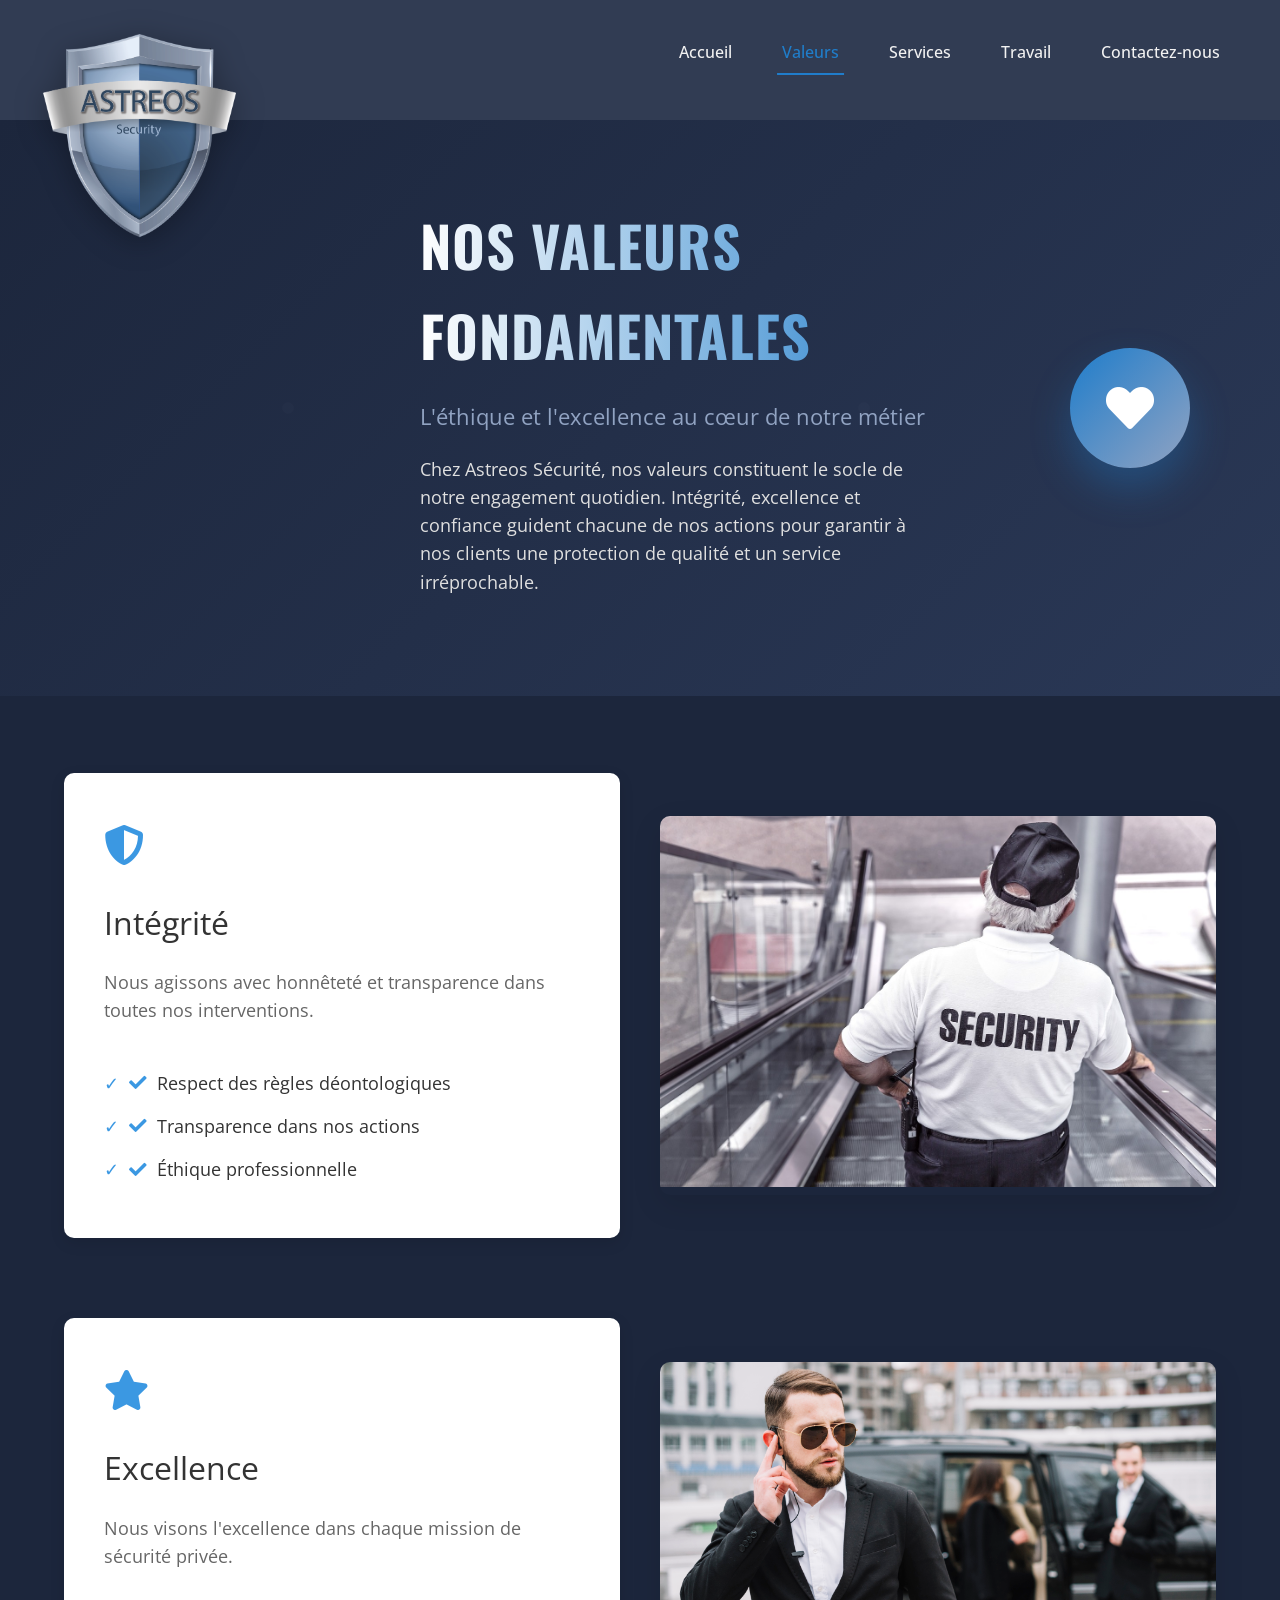
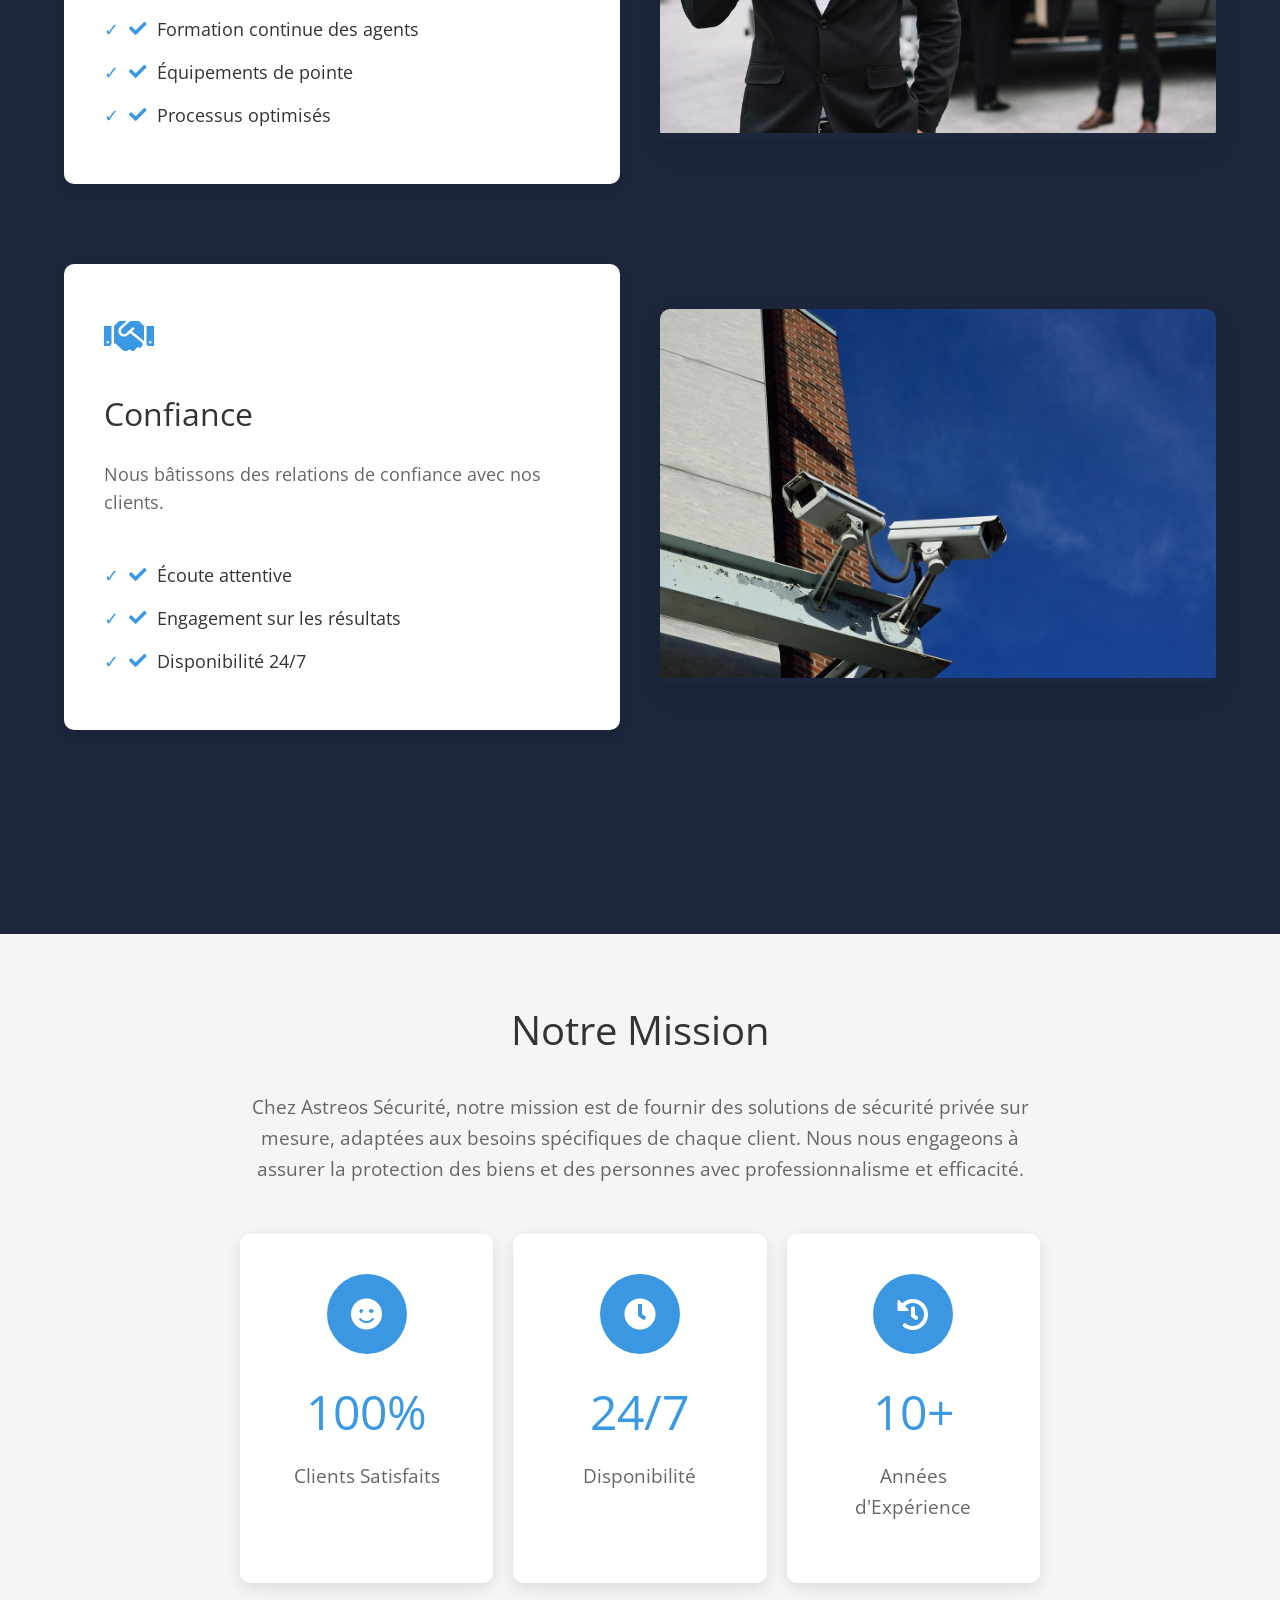
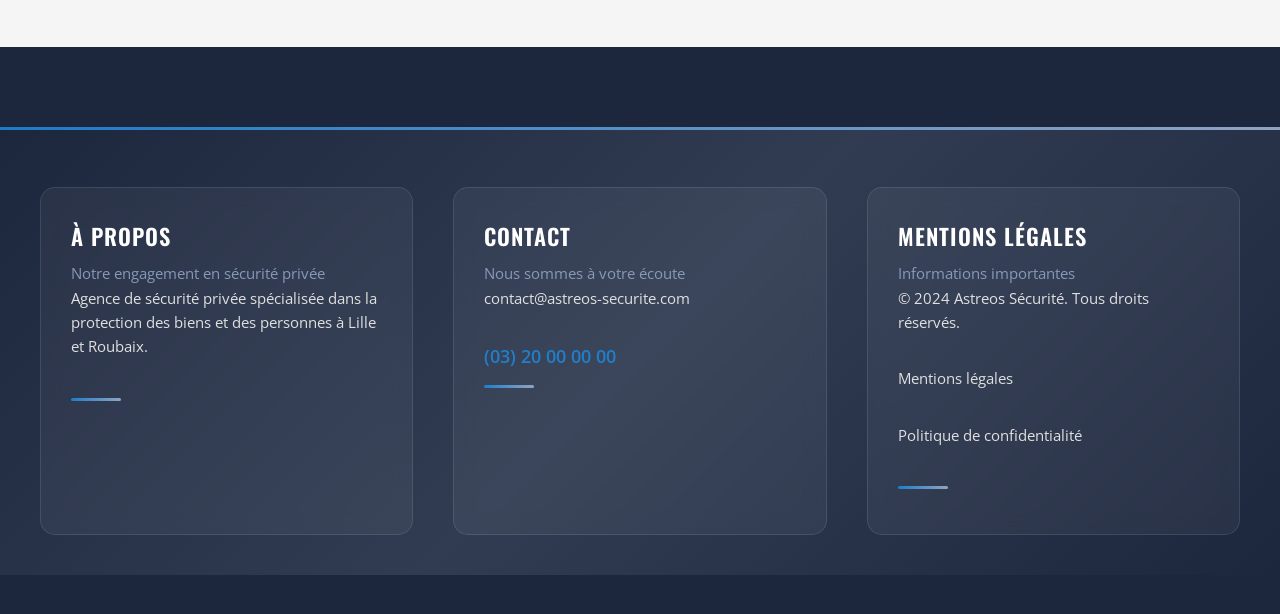
==== about.html @ 9ca4625b "first commit" ====
<!DOCTYPE html>
<html xmlns="http://www.w3.org/1999/xhtml">
<head>
    <meta http-equiv="Content-Type" content="text/html; charset=utf-8"/>
    <meta name="viewport" content="width=device-width, initial-scale=1.0, maximum-scale=1.0, user-scalable=no">
    <title>Nos Valeurs - Astreos Sécurité</title>
    <link href="css/styles.css" rel="stylesheet" type="text/css"/>
    <link href="css/animations.css" rel="stylesheet" type="text/css"/>
    <link href='http://fonts.googleapis.com/css?family=Oswald|Open+Sans' rel='stylesheet' type='text/css'>
    <link rel="stylesheet" href="https://cdnjs.cloudflare.com/ajax/libs/font-awesome/5.15.4/css/all.min.css">
    <script type="text/javascript" src="js/jquery-1.9.1.js"></script>
    <script type="text/javascript" src="js/jquery-ui.js"></script>
    <script type="text/javascript" src="js/animations.js"></script>
</head>
<body>
<div class="header-home">
    <div class="row">
        <div class="logo">
            <a href="index.html"><img src="images/logo.png" alt="" width="60%"/></a>
        </div>
        <div class="menu">
            <ul>
                <li><a href="index.html">Accueil</a></li>
                <li><a href="about.html" class="active">Valeurs</a></li>
                <li><a href="services.html">Services</a></li>
                <li><a href="work.html">Travail</a></li>
                <li><a href="contact.html">Contactez-nous</a></li>
            </ul>
        </div>
    </div>
    <div class="clear"></div>
</div>

<!-- Section Hero Values -->
<div class="values-hero-section">
    <div class="values-hero-content">
        <div class="values-hero-text">
            <h1 class="values-hero-title">Nos Valeurs Fondamentales</h1>
            <h2 class="values-hero-subtitle">L'éthique et l'excellence au cœur de notre métier</h2>
            <p class="values-hero-description">Chez Astreos Sécurité, nos valeurs constituent le socle de notre engagement quotidien. Intégrité, excellence et confiance guident chacune de nos actions pour garantir à nos clients une protection de qualité et un service irréprochable.</p>
        </div>
        <div class="values-hero-visual">
            <div class="values-hero-icon">
                <i class="fas fa-heart"></i>
            </div>
        </div>
        </div>
    </div>

<div class="page">
    <div class="values-showcase">
        <div class="value-feature">
            <div class="value-content">
                <div class="value-icon">
                    <i class="fas fa-shield-alt"></i>
                </div>
                <h3>Intégrité</h3>
                <p>Nous agissons avec honnêteté et transparence dans toutes nos interventions.</p>
                <ul class="value-features">
                    <li><i class="fas fa-check"></i> Respect des règles déontologiques</li>
                    <li><i class="fas fa-check"></i> Transparence dans nos actions</li>
                    <li><i class="fas fa-check"></i> Éthique professionnelle</li>
                </ul>
            </div>
            <div class="value-image">
                <img src="images/security-869216_1280.jpg" alt="Intégrité en action">
            </div>
        </div>

        <div class="value-feature reverse">
            <div class="value-image">
                <img src="images/front-view-guard-men-team-work.jpg" alt="Excellence professionnelle">
            </div>
            <div class="value-content">
                <div class="value-icon">
                    <i class="fas fa-star"></i>
                </div>
                <h3>Excellence</h3>
                <p>Nous visons l'excellence dans chaque mission de sécurité privée.</p>
                <ul class="value-features">
                    <li><i class="fas fa-check"></i> Formation continue des agents</li>
                    <li><i class="fas fa-check"></i> Équipements de pointe</li>
                    <li><i class="fas fa-check"></i> Processus optimisés</li>
                </ul>
            </div>
        </div>

        <div class="value-feature">
            <div class="value-content">
                <div class="value-icon">
                    <i class="fas fa-handshake"></i>
                </div>
                <h3>Confiance</h3>
                <p>Nous bâtissons des relations de confiance avec nos clients.</p>
                <ul class="value-features">
                    <li><i class="fas fa-check"></i> Écoute attentive</li>
                    <li><i class="fas fa-check"></i> Engagement sur les résultats</li>
                    <li><i class="fas fa-check"></i> Disponibilité 24/7</li>
                </ul>
            </div>
            <div class="value-image">
                <img src="images/cctv-1144371_1280.jpg" alt="Relation de confiance">
            </div>
        </div>
    </div>

    <div class="mission-section">
        <div class="row">
            <div class="mission-content">
                <h2>Notre Mission</h2>
                <p>Chez Astreos Sécurité, notre mission est de fournir des solutions de sécurité privée sur mesure, adaptées aux besoins spécifiques de chaque client. Nous nous engageons à assurer la protection des biens et des personnes avec professionnalisme et efficacité.</p>
                <div class="mission-stats">
                    <div class="stat-item">
                        <div class="stat-icon">
                            <i class="fas fa-smile"></i>
                        </div>
                        <h3>100%</h3>
                        <p>Clients Satisfaits</p>
                    </div>
                    <div class="stat-item">
                        <div class="stat-icon">
                            <i class="fas fa-clock"></i>
                        </div>
                        <h3>24/7</h3>
                        <p>Disponibilité</p>
                    </div>
                    <div class="stat-item">
                        <div class="stat-icon">
                            <i class="fas fa-history"></i>
                        </div>
                        <h3>10+</h3>
                        <p>Années d'Expérience</p>
                    </div>
                </div>
            </div>
        </div>
    </div>
</div>

<div class="footer-wrapper">
    <div class="footer">
        <div class="panel footer-panel">
            <div class="title footer-title">
                <h1 class="footer-heading">À PROPOS</h1>
                <h2 class="footer-subheading">Notre engagement en sécurité privée</h2>
                <div class="content footer-content">
                    <P class="footer-text">Agence de sécurité privée spécialisée dans la protection des biens et des personnes à Lille et Roubaix.</P>
                </div>
            </div>
        </div>
        <div class="panel footer-panel">
            <div class="title footer-title">
                <h1 class="footer-heading">CONTACT</h1>
                <h2 class="footer-subheading">Nous sommes à votre écoute</h2>
                <div class="content footer-content">
                    <P class="footer-text"><a href="mailto:contact@astreos-securite.com" class="footer-link">contact@astreos-securite.com</a></P>
                    <h3 class="footer-phone">(03) 20 00 00 00</h3>
                </div>
            </div>
        </div>
        <div class="panel footer-panel border-right">
            <div class="title footer-title">
                <h1 class="footer-heading">MENTIONS LÉGALES</h1>
                <h2 class="footer-subheading">Informations importantes</h2>
                <div class="content footer-content">
                    <p class="footer-text">© 2024 Astreos Sécurité. Tous droits réservés.</p>
                    <p class="footer-text"><a href="mentions-legales.html" class="footer-link">Mentions légales</a></p>
                    <P class="footer-text"><a href="politique-confidentialite.html" class="footer-link">Politique de confidentialité</a></P>
                </div>
            </div>
        </div>
    </div>
    <div class="clear"></div>
</div>

<!-- Bouton Back to Top -->
<button class="back-to-top" id="backToTop" aria-label="Retour en haut"><i class="fas fa-chevron-up"></i></button>

<script>
// Burger menu : visible uniquement en mobile
const burgerMenu = document.querySelector('.burger-menu');
const menu = document.querySelector('.menu');
const body = document.body;

function handleResize() {
    if (window.innerWidth > 768) {
        burgerMenu.style.display = 'none';
        menu.classList.remove('active');
        body.style.overflow = '';
    } else {
        burgerMenu.style.display = 'block';
    }
}
window.addEventListener('resize', handleResize);
document.addEventListener('DOMContentLoaded', handleResize);

burgerMenu.addEventListener('click', function() {
    burgerMenu.classList.toggle('active');
    menu.classList.toggle('active');
    body.style.overflow = menu.classList.contains('active') ? 'hidden' : '';
});

// Fermer le menu lors du clic sur un lien (mobile)
document.querySelectorAll('.menu a').forEach(link => {
    link.addEventListener('click', () => {
        burgerMenu.classList.remove('active');
        menu.classList.remove('active');
        body.style.overflow = '';
    });
});

// Fermer le menu lors du clic en dehors (mobile)
document.addEventListener('click', (e) => {
    if (!e.target.closest('.menu') && !e.target.closest('.burger-menu') && menu.classList.contains('active')) {
        burgerMenu.classList.remove('active');
        menu.classList.remove('active');
        body.style.overflow = '';
    }
});

// Animation d'apparition du menu desktop
if(window.innerWidth > 768) {
    document.querySelectorAll('.menu ul li').forEach((li, i) => {
        li.style.opacity = '0';
        setTimeout(() => {
            li.style.opacity = '1';
        }, 200 + i * 100);
    });
}

// Back to top
const backToTop = document.getElementById('backToTop');
window.addEventListener('scroll', () => {
    if(window.scrollY > 300) {
        backToTop.classList.add('visible');
    } else {
        backToTop.classList.remove('visible');
    }
});
backToTop.addEventListener('click', () => {
    window.scrollTo({ top: 0, behavior: 'smooth' });
});
</script>

<!-- Overlay minimaliste pour le menu mobile -->
<div class="mobile-menu-overlay"></div>

<!-- Nouveau menu mobile inspiré d'astreos.net -->
<button class="mobile-burger" aria-label="Ouvrir le menu">
  <svg width="32" height="32" viewBox="0 0 32 32" fill="none" xmlns="http://www.w3.org/2000/svg">
    <rect y="7" width="32" height="4" rx="2" fill="#1D88DE"/>
    <rect y="14" width="32" height="4" rx="2" fill="#1D88DE"/>
    <rect y="21" width="32" height="4" rx="2" fill="#1D88DE"/>
  </svg>
</button>
<nav class="mobile-slide-menu">
  <button class="mobile-close" aria-label="Fermer le menu">&times;</button>
  <ul>
    <li><a href="index.html">Accueil</a></li>
    <li><a href="about.html">Valeurs</a></li>
    <li><a href="services.html">Services</a></li>
    <li><a href="work.html">Travail</a></li>
    <li><a href="contact.html">Contact</a></li>
  </ul>
</nav>
<script>
document.addEventListener('DOMContentLoaded', function() {
  const burger = document.querySelector('.mobile-burger');
  const menu = document.querySelector('.mobile-slide-menu');
  const close = document.querySelector('.mobile-close');
  const overlay = document.querySelector('.mobile-menu-overlay');

  // Ouvre le menu
  burger.onclick = function() {
    menu.classList.remove('closing');
    menu.style.display = 'flex'; // Correction ici
    menu.classList.add('open');
    burger.style.display = 'none';
    close.style.display = 'block';
    overlay.classList.add('active');
  };
  // Ferme le menu avec animation
  function closeMenuWithAnimation() {
    menu.classList.remove('open');
    menu.classList.add('closing');
    overlay.classList.remove('active');
    // Après l'animation, cacher le menu
    setTimeout(function() {
      menu.classList.remove('closing');
      menu.style.display = 'none';
      burger.style.display = 'block';
      close.style.display = 'none';
    }, 300);
  }
  close.onclick = closeMenuWithAnimation;
  // Ferme le menu si on clique sur un lien
  menu.querySelectorAll('a').forEach(link => {
    link.onclick = closeMenuWithAnimation;
  });
  // Ferme le menu si on clique sur l'overlay
  overlay.onclick = closeMenuWithAnimation;
  // Initial state : burger visible, close caché, overlay caché
  burger.style.display = 'block';
  close.style.display = 'none';
  overlay.classList.remove('active');
});
</script>
</body>
</html>
---- css/styles.css ----
/*-------------------------------------------------
GLOBALS CLASSES
-------------------------------------------------*/
:root {
    --primary: #1c263c;
    --secondary: #F2F2F2;
    --text: #F2F2F2;
    --hover: #91a3c2;
    --custom: #1D88DEDD;
    --custom2: #00a3e6;
}

* {
    margin: 0;
    padding: 0;
}

body {
    font-family: 'Open Sans', sans-serif;
    background: #1c263c;
    margin: 0;
    padding: 0;
    line-height: 1.6;
}

img {
    border: 0;
}

h1 {
    font-family: 'Oswald', sans-serif;
    font-weight: normal;
    color: #1D88DEDD; /* Change color to blue */
}

h2 {
    font-family: 'Open Sans', sans-serif;
    font-weight: normal;
    font-size: 16px;
    color: #1D88DEDD; /* Change color to blue */
}

h3 {
    font-family: 'Open Sans', sans-serif;
    font-weight: normal;
    font-size: 14px;
    color: #1D88DEDD; /* Change color to blue */
}

/*h2{font-family: 'Oswald', sans-serif; font-weight:normal; font-size:16px;}
*/
p {
    font-family: 'Open Sans', sans-serif;
    font-size: 13px;
    padding-bottom: 20px;
    color: #808080; /* Change color to gray */
}

a {
    color: #1D88DEDD;
    text-decoration: none;
}

a:hover {
    color: #91a3c2;
}

/*h2{font-family: 'Open Sans', sans-serif;}
*//*--------------------------------------- 
GENERAL CLASS
----------------------------------------*/
.marRight30 {
    margin-right: 30px;
}

.martop {
    margin-top: 30px;
}

.marbottom30 {
    margin-bottom: 30px;
}

.padding-bottom {
    padding-bottom: 10px;
}

.floatRight {
    float: right;
}

.floatLeft {
    float: left;
}

.clear {
    clear: both;
}

.row {
    max-width: 1200px;
    margin: 0 auto;
    padding: 0 20px;
}

.page {
    width: 100%;
    background: #1c263c;
    margin: 1% 0;
    box-sizing: border-box;
}

@media (max-width: 768px) {
    .page {
        margin: 10% 0;
    }
}

.wrapper {
    background: #1c263c;
    margin: 0 auto;
    max-width: 970px;
    width: 100%;
}

.panel {
    overflow: hidden;
    display: flex;
    flex-direction: column;
}

.controller {
    display: flex;
    justify-content: center;
}

.title {
    text-align: center;
    margin-bottom: 40px;
}

.title h1 {
    font-family: 'Oswald', sans-serif;
    font-size: 2.5em;
    color: #333;
    margin-bottom: 10px;
}

.title h2 {
    font-size: 1.2em;
    color: #666;
}

.content {
}

.buttons {
    width: 80px;
    height: 30px;
}

.form {
}

.text-field {
    background: #91a3c2;
    width: 200px;
    height: 16px;
    padding: 10px;
    border: none;
    font-family: 'Open Sans', sans-serif;
    font-size: 13px;
    color: #fff;
}

.textarea {
    background: #91a3c2;
    width: 200px;
    height: 106px;
    padding: 10px;
    border: none;
    font-family: 'Open Sans', sans-serif !important;
    font-size: 13px;
    color: #fff;
    overflow: auto;
}

/*-------------------------------------------------
SOCIAL NETWORKING CLASSES
-------------------------------------------------*/
.social-wrapper {
    background: #1c263c;
    height: 55px;
    padding-top: 25px;
}

.social-wrapper .row {
}

.social-wrapper .row ul {
    width: 175px;
    float: right;
    list-style: none;
}

.social-wrapper .row ul li {
    float: left;
    padding-right: 15px;
}

.social-wrapper .row ul li.no-padding {
    float: left;
    padding-right: 0px;
}

/*-------------------------------------------------
MENU  CLASSES
-------------------------------------------------*/
.header {
    background: #313c53;
    height: 60px;
    padding-top: 30px;
    padding-bottom: 30px;
    margin-bottom: 5%;
    /*overflow: hidden;*/
}

.header-home {
    background: #313c53;
    height: 60px;
    padding-top: 30px;
    padding-bottom: 30px;
    position: relative;
    z-index: 1;
}

.logo {
    float: left;
    width: 30%;
    position: relative;
    z-index: 1000;
}

.logo img {
    max-width: 200px;
    filter: drop-shadow(0 5px 15px rgba(0,0,0,0.3));
    transition: transform 0.3s ease, filter 0.3s ease;
}

.logo img:hover {
    transform: translateY(-5px);
    filter: drop-shadow(0 8px 20px rgba(0,0,0,0.4));
}

.logo h1 {
    font-size: 45px;
    color: #ffffff;
}

.menu {
    float: right;
    width: auto;
    margin-top: 10px;
}

.menu ul {
    list-style: none;
    padding: 0;
    margin: 0;
    display: flex;
    justify-content: flex-end;
    gap: 10px;
}

.menu ul li {
    width: auto;
    float: left;
    list-style: none;
    position: relative;
}

.menu ul li a {
    color: #F2F2F2;
    text-decoration: none;
    padding: 12px 20px;
    font-weight: 500;
    transition: all 0.3s ease;
    border-radius: 4px;
    position: relative;
}

.menu ul li a::after {
    content: '';
    position: absolute;
    bottom: 0;
    left: 50%;
    width: 0;
    height: 2px;
    background: #1D88DEDD;
    transition: all 0.3s ease;
    transform: translateX(-50%);
}

.menu ul li a:hover {
    color: #1D88DEDD;
    background: rgba(255, 255, 255, 0.1);
}

.menu ul li a:hover::after {
    width: 70%;
}

.menu ul li a.active {
    color: #1D88DEDD;
}

.menu ul li a.active::after {
    width: 70%;
}

/*-------------------------------------------------
BANNER MODERNE ET PROFESSIONNEL
-------------------------------------------------*/
.banner-wrapper {
    width: 100%;
    background: url(../images/banner-bg.jpg) no-repeat center;
    background-size: cover;
    margin: 0 auto;
    position: relative;
}

.banner-wrapper .row {
    background: #1c263c;
}

.banner-wrapper .controller {
    padding-top: 30px;
    padding-bottom: 30px;
    float: right;
}

.banner-wrapper .controller ul li {
    padding-right: 10px;
    float: left;
    list-style: none;
}

.banner {
    width: 100%;
    max-width: 1400px;
    margin: 0 auto;
    position: relative;
    z-index: 2;
}

.banner .banner-bg {
    width: 100%;
    min-height: 500px;
    padding: 60px 0px;
    display: flex;
    align-items: center;
    justify-content: center;
}

.banner-content {
    background: rgba(28, 38, 60, 0.75);
    backdrop-filter: blur(15px);
    border-radius: 16px;
    padding: 50px;
    border: 1px solid rgba(29, 136, 222, 0.15);
    box-shadow: 0 20px 40px rgba(0, 0, 0, 0.15);
    text-align: center;
    max-width: 900px;
    width: 100%;
    position: relative;
    animation: fadeInUp 0.8s ease-out;
}

@keyframes fadeInUp {
    from {
        opacity: 0;
        transform: translateY(20px);
    }
    to {
        opacity: 1;
        transform: translateY(0);
    }
}

.banner-content .title h1 {
    color: #1D88DEDD;
    font-size: 2.8em;
    font-weight: 700;
    margin-bottom: 15px;
    text-transform: uppercase;
    letter-spacing: 1px;
    line-height: 1.2;
    position: relative;
}

.banner-content .title h1::after {
    content: '';
    position: absolute;
    bottom: -8px;
    left: 50%;
    transform: translateX(-50%);
    width: 60px;
    height: 3px;
    background: linear-gradient(90deg, #1D88DEDD, #91a3c2);
    border-radius: 2px;
}

.banner-content .title h2 {
    color: #91a3c2;
    font-size: 1.2em;
    font-weight: 400;
    margin-bottom: 25px;
    line-height: 1.4;
}

.banner-content .content p {
    font-size: 1.1em;
    color: #e0e0e0;
    line-height: 1.6;
    margin-bottom: 35px;
}

.banner-button {
    display: inline-block;
    background: linear-gradient(135deg, #1D88DEDD 0%, #91a3c2 100%);
    border: none;
    border-radius: 8px;
    padding: 16px 32px;
    text-align: center;
    text-decoration: none;
    font-family: 'Oswald', sans-serif;
    font-size: 1em;
    font-weight: 600;
    color: #fff;
    text-transform: uppercase;
    letter-spacing: 0.5px;
    transition: all 0.3s ease;
    box-shadow: 0 8px 20px rgba(29, 136, 222, 0.25);
    position: relative;
    overflow: hidden;
}

.banner-button::before {
    content: '';
    position: absolute;
    top: 0;
    left: -100%;
    width: 100%;
    height: 100%;
    background: linear-gradient(90deg, transparent, rgba(255, 255, 255, 0.2), transparent);
    transition: left 0.5s ease;
}

.banner-button:hover::before {
    left: 100%;
}

.banner-button:hover {
    transform: translateY(-2px);
    box-shadow: 0 12px 25px rgba(29, 136, 222, 0.35);
    background: linear-gradient(135deg, #91a3c2 0%, #1D88DEDD 100%);
}

.banner-button-link {
    color: #fff;
    text-decoration: none;
    position: relative;
    z-index: 1;
}

/* Responsive Design pour le banner */
@media (max-width: 1200px) {
    .banner .banner-bg {
        padding: 50px 0px;
    }
    
    .banner-content {
        max-width: 850px;
    }
    
    .banner-content .title h1 {
        font-size: 2.5em;
    }
}

@media (max-width: 992px) {
    .banner .banner-bg {
        padding: 45px 0px;
    }
    
    .banner-content {
        max-width: 800px;
        padding: 40px;
    }
    
    .banner-content .title h1 {
        font-size: 2.2em;
    }
    
    .banner-content .title h2 {
        font-size: 1.1em;
    }
    
    .banner-content .content p {
        font-size: 1em;
    }
}

@media (max-width: 768px) {
    .banner .banner-bg {
        padding: 40px 0px;
        min-height: 450px;
    }
    
    .banner-content {
        padding: 35px;
        border-radius: 12px;
        max-width: 100%;
    }
    
    .banner-content .title h1 {
        font-size: 1.8em;
        letter-spacing: 0.5px;
    }
    
    .banner-content .title h1::after {
        width: 50px;
        height: 2px;
    }
    
    .banner-content .title h2 {
        font-size: 1em;
    }
    
    .banner-content .content p {
        font-size: 0.95em;
    }
    
    .banner-button {
        padding: 14px 28px;
        font-size: 0.9em;
    }
}

@media (max-width: 576px) {
    .banner .banner-bg {
        padding: 30px 0;
    }
    
    .banner-content {
        padding: 25px;
    }
    
    .banner-content .title h1 {
        font-size: 1.6em;
    }
    
    .banner-content .title h2 {
        font-size: 0.95em;
    }
    
    .banner-content .content p {
        font-size: 0.9em;
    }
    
    .banner-button {
        padding: 12px 24px;
        font-size: 0.85em;
    }
}

/*-------------------------------------------------
BOX CLASSES
-------------------------------------------------*/
.boxs1, .boxs2, .boxs3 {
    text-align: center;
    float: left;
    width: calc(33.333% - 60px);
    padding: 50px 30px;
    opacity: 0;
    transform: translateX(-50px);
}

.boxs1 {
    background: #202b43;
    animation: slideRight 0.6s ease-out 0.2s forwards;
}

.boxs2 {
    background: #25314d;
    animation: slideRight 0.6s ease-out 0.4s forwards;
}

.boxs3 {
    background: #2a3856;
    animation: slideRight 0.6s ease-out 0.6s forwards;
}

@keyframes slideRight {
    from {
        opacity: 0;
        transform: translateX(-50px);
    }
    to {
        opacity: 1;
        transform: translateX(0);
    }
}

/* Ajout d'un effet de hover sur les boxes */
.boxs1:hover, .boxs2:hover, .boxs3:hover {
    transform: translateY(-5px);
    transition: transform 0.3s ease;
}

.title h1 {
    text-transform: uppercase;
    font-size: 22px;
    color: #1D88DEDD;
    font-weight: normal;
    margin-bottom: 3%;
}

.title h2 {
    font-size: 16px;
    color: rgba(74, 145, 183, 0.87);
}

.panel-img {
    margin: 0 auto;
    padding: 20px 0px 40px 0px;
    width: 260px;
}

.content p {
    font-size: 14px;
    color: #91a3c2;
}

.controller .buttons {
    background: #1D88DEDD;
    line-height: 30px;
    text-align: center;
    width: 40%;
    float: left;
}

.controller .buttons:hover {
    background: #91a3c2;
    line-height: 30px;
}

.controller .buttons a {
    text-decoration: none;
    color: #1c263c;
}

.controller .buttons a:hover {
    color: #1D88DEDD;
}

/*-------------------------------------------------
CONTENT CLASSES
-------------------------------------------------*/
.content_wrap {
    margin: 0 auto;
    padding: 30px 30px 0px 30px;
}


/*-------------------------------------------------
WHY CHOSE US CLASSES
-------------------------------------------------*/
.why-choose-us {
    background: #202b43;
    padding: 80px 0;
    text-align: center;
}

.why-choose-us .title h1 {
    font-size: 2.8em;
    color: #1D88DEDD;
    margin-bottom: 15px;
    text-transform: uppercase;
    letter-spacing: 1px;
}

.why-choose-us .title h2 {
    font-size: 1.3em;
    color: #91a3c2;
    margin-bottom: 50px;
    line-height: 1.5;
}

/* Grille 2x2 pour les raisons */
.why-choose-us .content {
    display: grid;
    grid-template-columns: repeat(2, 1fr);
    gap: 40px;
    max-width: 1000px;
    margin: 0 auto;
    padding: 0 20px;
}

/* Styles pour chaque raison */
.why-choose-us .reason {
    background: rgba(255, 255, 255, 0.05);
    border-radius: 16px;
    padding: 40px 30px;
    text-align: center;
    transition: all 0.3s ease;
    border: 1px solid rgba(29, 136, 222, 0.1);
    opacity: 0;
    transform: translateY(30px);
    animation: fadeInUp 0.6s ease-out forwards;
}

.why-choose-us .reason:nth-child(1) { animation-delay: 0.1s; }
.why-choose-us .reason:nth-child(2) { animation-delay: 0.2s; }
.why-choose-us .reason:nth-child(3) { animation-delay: 0.3s; }
.why-choose-us .reason:nth-child(4) { animation-delay: 0.4s; }

.why-choose-us .reason:hover {
    transform: translateY(-5px);
    background: rgba(255, 255, 255, 0.08);
    border-color: rgba(29, 136, 222, 0.2);
    box-shadow: 0 15px 35px rgba(0, 0, 0, 0.2);
}

/* Styles pour les icônes dans les bulles */
.why-choose-us .icon-wrapper {
    width: 90px;
    height: 90px;
    background: linear-gradient(135deg, #1D88DEDD, #91a3c2);
    border-radius: 50%;
    display: flex;
    align-items: center;
    justify-content: center;
    margin: 0 auto 25px;
    transition: all 0.3s ease;
    position: relative;
    box-shadow: 0 10px 25px rgba(29, 136, 222, 0.25);
}

.why-choose-us .icon-wrapper::before {
    content: '';
    position: absolute;
    top: -3px;
    left: -3px;
    right: -3px;
    bottom: -3px;
    background: linear-gradient(135deg, #1D88DEDD, #91a3c2);
    border-radius: 50%;
    z-index: -1;
    opacity: 0;
    transition: opacity 0.3s ease;
}

.why-choose-us .icon-wrapper i {
    font-size: 2.2em;
    color: #fff;
    transition: all 0.3s ease;
}

.why-choose-us .reason:hover .icon-wrapper {
    transform: scale(1.1);
    box-shadow: 0 15px 30px rgba(29, 136, 222, 0.35);
}

.why-choose-us .reason:hover .icon-wrapper::before {
    opacity: 1;
}

.why-choose-us .reason:hover .icon-wrapper i {
    transform: rotate(360deg);
}

/* Titres des raisons */
.why-choose-us .reason h3 {
    color: #1D88DEDD;
    font-size: 1.5em;
    font-weight: 600;
    margin-bottom: 20px;
    text-transform: uppercase;
    letter-spacing: 0.5px;
}

/* Descriptions des raisons */
.why-choose-us .reason p {
    color: #e0e0e0;
    font-size: 1.1em;
    line-height: 1.7;
    margin: 0;
}

/* Responsive pour la grille 2x2 */
@media (max-width: 768px) {
    .why-choose-us {
        padding: 60px 0;
    }
    
    .why-choose-us .title h1 {
        font-size: 2.3em;
    }
    
    .why-choose-us .title h2 {
        font-size: 1.2em;
        margin-bottom: 40px;
    }
    
    .why-choose-us .content {
        grid-template-columns: 1fr;
        gap: 30px;
        padding: 0 15px;
    }
    
    .why-choose-us .reason {
        padding: 35px 25px;
    }
    
    .why-choose-us .icon-wrapper {
        width: 80px;
        height: 80px;
        margin-bottom: 20px;
    }
    
    .why-choose-us .icon-wrapper i {
        font-size: 2em;
    }
    
    .why-choose-us .reason h3 {
        font-size: 1.4em;
        margin-bottom: 15px;
    }
    
    .why-choose-us .reason p {
        font-size: 1em;
    }
}

@media (max-width: 576px) {
    .why-choose-us {
        padding: 50px 0;
    }
    
    .why-choose-us .title h1 {
        font-size: 2em;
    }
    
    .why-choose-us .title h2 {
        font-size: 1.1em;
        margin-bottom: 35px;
    }
    
    .why-choose-us .content {
        gap: 25px;
        padding: 0 10px;
    }
    
    .why-choose-us .reason {
        padding: 30px 20px;
    }
    
    .why-choose-us .icon-wrapper {
        width: 70px;
        height: 70px;
        margin-bottom: 18px;
    }
    
    .why-choose-us .icon-wrapper i {
        font-size: 1.8em;
    }
    
    .why-choose-us .reason h3 {
        font-size: 1.3em;
        margin-bottom: 12px;
    }
    
    .why-choose-us .reason p {
        font-size: 0.95em;
    }
}

/*-------------------------------------------------
CTA-INTERMEDIATE CLASSES
-------------------------------------------------*/

.cta-intermediate {
    background: #91a3c2;
    padding: 50px 0;
    text-align: center;
    color: #ffffff;
}

.cta-intermediate .cta-content {
}

.cta-intermediate .cta-content h1 {
    color: #202b43;
    font-size: 24px;
    margin-bottom: 20px;
    font-family: 'Oswald', sans-serif;
}

.cta-intermediate .cta-content p {
    color: rgba(42, 56, 86, 0.76);
    font-size: 16px;
    margin-bottom: 30px;
    font-family: 'Open Sans', sans-serif;
}
.cta-intermediate a {
    display: flex;
    justify-content: center;

}

.cta-intermediate .cta-button {
    background: #ffffff;
    color: #1D88DEDD;
    padding: 15px 30px;
    text-decoration: none;
    font-size: 16px;
    font-family: 'Oswald', sans-serif;
    border-radius: 10px;
    transition: all 0.3s ease;
}

.cta-intermediate .cta-button:hover {
    background: #202b43;
    color: #ffffff;
}

/*-------------------------------------------------
OUR-COMMITMENTS CLASSES
-------------------------------------------------*/
.our-commitments {
    background: #2a3856;
    padding: 50px 0;
    text-align: center;
    color: #ffffff;
}

.our-commitments .title h1 {
    font-size: 28px;
    color: #1D88DEDD;
    margin-bottom: 10px;
}

.our-commitments .title h2 {
    font-size: 18px;
    color: #91a3c2;
    margin-bottom: 30px;
}

.our-commitments .commitments {
}

.our-commitments .commitment {
    background: #202b43;
    padding: 20px;
    border-radius: 8px;
    text-align: center;
}

.our-commitments .commitment h3 {
    font-size: 18px;
    color: #1D88DEDD;
    margin-bottom: 10px;
}

.our-commitments .commitment p {
    font-size: 14px;
    color: #91a3c2;
}

/*-------------------------------------------------
CONTACT CLASSES - REMPLACÉS PAR LES STYLES MODERNES
-------------------------------------------------*/
.contact-section {
    /* Remplacé par .modern-contact-section */
}

.contact-section .row {
    /* Remplacé par .modern-contact-row */
}

.contact-section .contact-form {
    /* Remplacé par .modern-contact-form */
}

.contact-section .contact-form h1 {
    /* Remplacé par .modern-contact-title */
}

.contact-section .contact-form p {
    /* Remplacé par .modern-contact-description */
}

.contact-section .contact-form form {
    /* Remplacé par .modern-contact-form-element */
}

.contact-section .contact-form input,
.contact-section .contact-form textarea {
    /* Remplacé par .modern-form-input et .modern-form-textarea */
}

.contact-section .contact-form input:focus,
.contact-section .contact-form textarea:focus {
    /* Remplacé par les styles modernes */
}

.contact-section .contact-form input::placeholder,
.contact-section .contact-form textarea::placeholder {
    /* Remplacé par les styles modernes */
}

.contact-section .contact-form button {
    /* Remplacé par .modern-submit-button */
}

.contact-section .contact-form button:hover {
    /* Remplacé par les styles modernes */
}

.contact-section .map {
    /* Remplacé par .modern-contact-map */
}

/*-------------------------------------------------
LEFT-PANEL CLASSES
-------------------------------------------------*/
.left-panel {
    width: 60%;
    float: left;
    margin-right: 35px;
}

.left-panel .panel {
    border: #24314c solid 1px;
    padding: 30px 30px 40px 30px;
    background: #202b43;
    margin-bottom: 30px;
}

.left-panel .panel .title {
    border-bottom: #25314c solid 1px;
    padding-bottom: 20px;
    margin-bottom: 30px;
}

.panel .title .icons {
    width: 39px;
    height: 39px;
    float: left;
    padding-right: 20px;
}

.left-panel .panel .content img {
    float: left;
    margin-right: 30px;
}

/*-------------------------------------------------
RIGHT-PANEL CLASSES
-------------------------------------------------*/
.right-panel {
    width: 30%;
    float: left;
}

.right-panel .panel {
    border: #24314c solid 1px;
    padding: 30px 30px 30px 30px;
    background: #202b43;
    margin-bottom: 30px;
    overflow: auto;
}

.right-panel .panel .title {
    border-bottom: #25314c solid 1px;
    padding-bottom: 20px;
}

.right-panel .panel .content ul {
    padding-left: 0px;
}

.right-panel .panel .content ul li {
    list-style: url(../images/arrow-small.jpg) inside;
    border-bottom: #25314c solid 1px;
    line-height: 35px;
}

.right-panel .panel .content ul li a {
    text-decoration: none;
    font-family: 'Open Sans', sans-serif;
    font-size: 13px;
    color: #54657b;
}

.right-panel .panel .content ul li a:hover {
    color: #1D88DEDD;
}

.right-panel .contact-panel {
    background: #1D88DEDD;
    padding: 30px 30px 30px 30px;
}

.contact-panel .title {
    border-bottom: #1D88DEDD solid 1px;
    padding-bottom: 20px;
}

.contact-panel .title h1 {
    color: #1c263c;
}

.contact-panel .title h2 {
    color: #1c263c;
}

.contact-panel .form {
    padding-top: 5px;
}

.contact-panel .form ul {
    padding-left: 0px;
}

.contact-panel .form ul li {
    list-style: none;
    padding-top: 14px;
}

.contact-panel .buttons {
    background: #1c263c;
    line-height: 30px;
    text-align: center;
    float: left;
    margin-top: 20px;
}

.contact-panel .buttons:hover {
    background: #91a3c2;
    line-height: 30px;
}

.contact-panel .buttons a {
    text-decoration: none;
    color: #1D88DEDD;
}

.contact-panel .buttons a:hover {
    color: #1c263c;
}

.search {
    border-bottom: none;
    margin-top: 20px
}

.search ul li {
    list-style: none;
    float: left;
    border: none;
    display: block;
}

.libg {
    background: #91a3c2;
    width: 180px;
    text-indent: 5px;
}

.search-filed {
    width: 180px;
    height: 36px;
    border: none;
    float: left;
    background: none repeat scroll 0 0 transparent;
    text-indent: 5px;
    font-family: 'Open Sans', sans-serif;
    font-size: 13px;
    color: #fff;
}

.contact-panel.padding-bottm {
    padding-bottom: 20px;
}

.address .panel {
    border: none;
    color: #91a3c2
}

.address .panel .title h1 {
    color: #1D88DEDD;
    padding-bottom: 10px;
}

.address .panel .content p {
    color: #91a3c2;
}

.address .panel .content p span {
    color: #91a3c2;
}


/*-------------------------------------------------
PORTFOLIO CLASSES
-------------------------------------------------*/

.portfolio {
    overflow: hidden;
    max-width: 900px;
    width: 100%;
    margin: 0 auto;
}

.portfolio .title h2 {
    font-size: 14px;
    font-weight: normal;
    padding-bottom: 20px;
    margin-bottom: 30px;
    padding-top: 10px;
}

.portfolio .panel {
    max-width: 278px;
    width: 100%;
    border: none;
    background: #202b43;
    float: left;
    margin-bottom: 30px;
    border: #24314c solid 1px;
}

.portfolio .panel .content {
    padding: 10px;
    padding-bottom: 20px;
}

.portfolio .panel .content p {
    padding-bottom: 20px;
}

.portfolio .panel .content p span {
    padding-bottom: 10px;
    border-bottom: 1px solid #24314c;
    color: #1D88DEDD;
    display: block;
}

.portfolio .panel .content a {
    color: #1c263c;
    background: #1D88DEDD;
    padding: 7px;
    text-decoration: none;
    font-family: 'Open Sans', sans-serif;
    font-weight: normal;
    font-size: 13px;
}

.portfolio .panel .content a:hover {
    background: #91a3c2;
}

.portfolio .panel .content img {
    padding-bottom: 10px;
}


/*-------------------------------------------------
FOOTER CLASSES
-------------------------------------------------*/
.footer-wrapper {
    background: #333;
    color: #fff;
    padding: 40px 0;
    margin-top: 60px;
}

.footer {
    display: grid;
    grid-template-columns: repeat(auto-fit, minmax(300px, 1fr));
    gap: 30px;
}

.footer .title h1 {
    color: #fff;
    font-size: 1.5em;
    margin-bottom: 10px;
}

.footer .title h2 {
    color: #ccc;
    font-size: 1em;
    margin-bottom: 20px;
}

.footer a {
    color: #fff;
    text-decoration: none;
}

.footer a:hover {
    color: #0056b3;
}

/* Responsive Design */
@media (max-width: 768px) {
    /* Tailles de texte uniformes */
    h1 {
        font-size: 32px;
        margin-bottom: 20px;
    }

    h2 {
        font-size: 28px;
        margin-bottom: 15px;
    }

    h3 {
        font-size: 24px;
        margin-bottom: 15px;
    }

    p, a {
        font-size: 20px;
        line-height: 1.6;
    }

    /* Logo */
    .logo {
        width: 100%;
        text-align: center;
        margin-bottom: 20px;
    }

    .logo img {
        width: 100%;
        max-width: 300px;
    }

    /* Navigation */
    .menu {
        width: 100%;
    }

    .menu ul {
        background: rgba(49, 60, 83, 0.98);
    }

    .menu ul li a {
        font-size: 20px;
        padding: 20px;
        display: block;
        width: 100%;
        text-align: center;
    }

    /* Footer réorganisé */
    .footer {
        display: flex;
        flex-direction: column;
        padding: 40px 20px;
    }

    .footer .panel {
        margin-bottom: 40px;
        text-align: center;
    }

    .footer .title h1 {
        font-size: 32px;
    }

    .footer .title h2 {
        font-size: 28px;
    }

    .footer .content p,
    .footer .content a,
    .footer .content h3 {
        font-size: 20px;
        line-height: 1.6;
        margin-bottom: 15px;
    }

    .footer .panel.border-right {
        border: none;
    }

    /* Ajustements contenu */
    .services-hero .title h1,
    .work-hero .title h1,
    .values-hero .title h1,
    .contact-hero .title h1 {
        font-size: 32px;
    }

    .services-hero .title h2,
    .work-hero .title h2,
    .values-hero .title h2,
    .contact-hero .title h2 {
        font-size: 28px;
    }

    .service-content p,
    .value-content p,
    .timeline-text p,
    .contact-form p {
        font-size: 20px;
    }

    .service-features li,
    .value-features li,
    .timeline-features li {
        font-size: 20px;
    }
}

@media (max-width: 576px) {
    /* Ajustements pour très petits écrans */
    h1 {
        font-size: 28px;
    }

    h2 {
        font-size: 24px;
    }

    h3 {
        font-size: 22px;
    }

    p, a {
        font-size: 18px;
    }

    .menu ul li a {
        font-size: 18px;
        padding: 18px;
    }

    .footer .title h1 {
        font-size: 28px;
    }

    .footer .title h2 {
        font-size: 24px;
    }

    .footer .content p,
    .footer .content a,
    .footer .content h3 {
        font-size: 18px;
    }

    .service-features li,
    .value-features li,
    .timeline-features li {
        font-size: 18px;
    }
}

/* Sections spécifiques */
.services-hero,
.values-hero,
.work-hero,
.contact-hero {
    background: url('../images/banner-bg.jpg') no-repeat center center;
    background-size: cover !important;
    padding: 100px 0;
    text-align: center;
    color: #fff;
    margin-bottom: 0px;
    position: relative;
}

.services-hero:before, 
.work-hero:before, 
.values-hero:before, 
.contact-hero:before {
    content: '';
    position: absolute;
    top: 0;
    left: 0;
    width: 100%;
    height: 100%;
}

.services-hero .title,
.work-hero .title,
.values-hero .title,
.contact-hero .title {
    padding-top: 80px;
    position: relative;
    z-index: 1;
}

.services-hero .title h1,
.work-hero .title h1,
.values-hero .title h1,
.contact-hero .title h1 {
    font-size: 3em;
    margin-bottom: 20px;
    text-transform: uppercase;
    letter-spacing: 2px;
    color: #1D88DEDD;
}

.services-hero .title h2,
.work-hero .title h2,
.values-hero .title h2,
.contact-hero .title h2 {
    font-size: 1.4em;
    font-weight: 300;
    margin-bottom: 0;
    color: #1D88DEDD;
}

.contact-info {
    background: #fff;
    padding: 30px;
    border-radius: 8px;
    box-shadow: 0 2px 10px rgba(0,0,0,0.1);
}

.info-item {
    margin-bottom: 20px;
}

.info-item i {
    font-size: 24px;
    color: #0056b3;
    margin-right: 10px;
}

.testimonials-section {
    background: #f5f5f5;
    padding: 60px 0;
}

.testimonials-grid {
    display: grid;
    grid-template-columns: repeat(auto-fit, minmax(300px, 1fr));
    gap: 30px;
    margin-top: 40px;
}

.testimonial {
    background: #fff;
    padding: 25px;
    border-radius: 8px;
    text-align: center;
    box-shadow: 0 3px 10px rgba(0, 0, 0, 0.1);
    transition: transform 0.3s ease;
    margin: 15px;
}

.testimonial cite {
    display: block;
    margin-top: 20px;
    color: #666;
    font-style: italic;
}

/* Animations */
.fade-in,
.slide-in-left,
.slide-in-right,
.scale-in {
    opacity: 0;
    transform: translateY(20px);
    transition: opacity 0.6s ease-out, transform 0.6s ease-out;
}

.fade-in.visible,
.slide-in-left.visible,
.slide-in-right.visible,
.scale-in.visible {
    opacity: 1;
    transform: translateY(0);
}

.slide-in-left {
    transform: translateX(-50px);
}

.slide-in-right {
    transform: translateX(50px);
}

.scale-in {
    transform: scale(0.9);
}

/* Boutons */
.cta-button,
.banner-button {
    display: inline-block;
    padding: 12px 30px;
    background: #0056b3;
    color: #fff;
    text-decoration: none;
    border-radius: 4px;
    transition: background-color 0.3s ease, transform 0.3s ease;
}

.cta-button:hover,
.banner-button:hover {
    background: #003d82;
    transform: translateY(-2px);
}

/* Grilles */
.values-grid,
.services-grid,
.work-grid {
    display: grid;
    grid-template-columns: repeat(auto-fit, minmax(300px, 1fr));
    gap: 30px;
    margin: 40px 0;
}

/* Cartes */
.value-card {
    background: #fff;
    padding: 25px;
    border-radius: 8px;
    text-align: center;
    box-shadow: 0 3px 10px rgba(0, 0, 0, 0.1);
    transition: transform 0.3s ease;
    margin: 15px;
}

.value-card:hover {
    transform: translateY(-5px);
}

.value-icon {
    font-size: 2.5em;
    color: #1D88DEDD;
    margin-bottom: 15px;
}

.value-card h3 {
    color: #333;
    margin-bottom: 15px;
    font-size: 1.2em;
}

.value-card p {
    color: #666;
    margin-bottom: 20px;
    line-height: 1.5;
}

.value-features {
    list-style: none;
    padding: 0;
    margin: 0;
    text-align: left;
}

.value-features li {
    position: relative;
    padding-left: 25px;
    margin-bottom: 10px;
    color: #666;
    font-size: 0.9em;
}

.value-features li:before {
    content: "✓";
    position: absolute;
    left: 0;
    color: #1D88DEDD;
}

.mission-section {
    background-color: #f5f5f5;
    margin-bottom: 80px;
    text-align: center;
}

.mission-content {
    max-width: 800px;
    margin: 0 auto;
    padding: 0 20px;
}

.mission-content h2 {
    color: #333;
    font-size: 2.5em;
    margin-bottom: 30px;
}

.mission-content p {
    color: #666;
    font-size: 1.2em;
    line-height: 1.6;
}

.mission-stats {
    display: grid;
    grid-template-columns: repeat(3, 1fr);
    gap: 20px;
    margin-top: 30px;
}

.stat-item {
    text-align: center;
    padding: 15px;
    background: #f5f5f5;
    border-radius: 8px;
}

.stat-number {
    display: block;
    font-size: 2em;
    color: #1D88DEDD;
    font-weight: bold;
    margin-bottom: 5px;
}

.stat-label {
    color: #666;
    font-size: 0.9em;
}

.mission-image {
    border-radius: 8px;
    overflow: hidden;
    box-shadow: 0 3px 10px rgba(0, 0, 0, 0.1);
}

.mission-image img {
    width: 100%;
    height: 100%;
    object-fit: cover;
}

.team-section {
    padding: 40px 0;
    background-color: #f5f5f5;
}

.team-section .title {
    text-align: center;
    margin-bottom: 40px;
}

.team-section .title h1 {
    font-size: 2em;
    margin-bottom: 10px;
}

.team-section .title h2 {
    font-size: 1.1em;
    color: #666;
}

.team-grid {
    display: grid;
    grid-template-columns: repeat(auto-fit, minmax(280px, 1fr));
    gap: 20px;
    max-width: 1200px;
    margin: 0 auto;
    padding: 0 15px;
}

.team-member {
    background: #fff;
    padding: 25px;
    border-radius: 8px;
    text-align: center;
    box-shadow: 0 3px 10px rgba(0, 0, 0, 0.1);
}

.member-image {
    width: 150px;
    height: 150px;
    border-radius: 50%;
    overflow: hidden;
    margin: 0 auto 20px;
    border: 3px solid #1D88DEDD;
}

.member-image img {
    width: 100%;
    height: 100%;
    object-fit: cover;
}

.team-member h3 {
    color: #333;
    margin-bottom: 5px;
    font-size: 1.2em;
}

.team-member .position {
    color: #1D88DEDD;
    font-weight: bold;
    margin-bottom: 10px;
}

.team-member .bio {
    color: #666;
    font-size: 0.9em;
    line-height: 1.5;
}

@media (max-width: 768px) {
    .mission-section .row {
        grid-template-columns: 1fr;
    }
    
    .mission-stats {
        grid-template-columns: 1fr;
    }
    
    .team-grid {
        grid-template-columns: 1fr;
    }
}

/* Styles pour la page Services */

.services-hero .title h1,
.work-hero .title h1 {
    color: #1D88DEDD;
}

.services-hero .title h2,
.work-hero .title h2 {
    color: #1D88DEDD;
}

.services-section {
    padding: 40px 0;
    background-color: #f5f5f5;
    margin-bottom: 40px;
}

.services-grid {
    display: grid;
    grid-template-columns: repeat(auto-fit, minmax(280px, 1fr));
    gap: 20px;
    max-width: 1200px;
    margin: 0 auto;
    padding: 0 15px;
}

.service-card {
    background: #fff;
    padding: 25px;
    border-radius: 8px;
    text-align: center;
    box-shadow: 0 3px 10px rgba(0, 0, 0, 0.1);
    transition: transform 0.3s ease;
    margin: 15px;
}

.service-card:hover {
    transform: translateY(-5px);
}

.service-icon {
    font-size: 2.5em;
    color: #1D88DEDD;
    margin-bottom: 15px;
}

.service-card h3 {
    color: #333;
    margin-bottom: 15px;
    font-size: 1.2em;
}

.service-card p {
    color: #666;
    margin-bottom: 20px;
    line-height: 1.5;
}

.service-features {
    list-style: none;
    padding: 0;
    margin: 0;
    text-align: left;
}

.service-features li {
    position: relative;
    padding-left: 25px;
    margin-bottom: 10px;
    color: #666;
    font-size: 0.9em;
}

.service-features li:before {
    content: "✓";
    position: absolute;
    left: 0;
    color: #1D88DEDD;
}

.service-details-section {
    padding: 40px 0;
    margin-bottom: 40px;
}

.service-details-section .row {
    display: grid;
    grid-template-columns: 1fr 1fr;
    gap: 30px;
    max-width: 1200px;
    margin: 0 auto;
    padding: 0 15px;
}

.service-details-content {
    padding: 20px;
}

.service-details-content h2 {
    color: #333;
    margin-bottom: 20px;
    font-size: 1.8em;
}

.service-details-content p {
    color: #666;
    line-height: 1.6;
    margin-bottom: 30px;
}

.service-stats {
    display: grid;
    grid-template-columns: repeat(3, 1fr);
    gap: 20px;
    margin-top: 30px;
}

.service-image {
    border-radius: 8px;
    overflow: hidden;
    box-shadow: 0 3px 10px rgba(0, 0, 0, 0.1);
}

.service-image img {
    width: 100%;
    height: 100%;
    object-fit: cover;
}

.cta-section {
    padding: 60px 0;
    background: linear-gradient(rgba(0, 0, 0, 0.8), rgba(0, 0, 0, 0.8)), url('../images/cta-bg.jpg');
    background-size: cover;
    background-position: center;
    text-align: center;
    color: #fff;
}

.cta-content {
    max-width: 800px;
    margin: 0 auto;
    padding: 0 15px;
}

.cta-content h2 {
    font-size: 2em;
    margin-bottom: 20px;
}

.cta-content p {
    font-size: 1.1em;
    margin-bottom: 30px;
}

.cta-button {
    display: inline-block;
    padding: 15px 30px;
    background: #1D88DEDD;
    color: #fff;
    text-decoration: none;
    border-radius: 5px;
    font-weight: bold;
    transition: all 0.3s ease;
}

.cta-button:hover {
    background: #fff;
    color: #1D88DEDD;
    transform: translateY(-2px);
}

@media (max-width: 768px) {
    .service-details-section .row {
        grid-template-columns: 1fr;
    }
    
    .service-stats {
        grid-template-columns: 1fr;
    }
    
    .services-grid {
        grid-template-columns: 1fr;
    }
}

/* Styles pour la nouvelle mise en page des services */
.services-showcase {
    padding: 40px 0;
}

.service-feature {
    display: grid;
    grid-template-columns: 1fr 1fr;
    gap: 30px;
    align-items: center;
    margin-bottom: 60px;
    position: relative;
}

.service-feature:before {
    content: '';
    position: absolute;
    top: 0;
    left: 50%;
    width: 2px;
    height: 100%;
    background: linear-gradient(to bottom, transparent, #1D88DEDD, transparent);
    transform: translateX(-50%);
}

.service-feature.reverse {
    direction: rtl;
}

.service-feature.reverse .service-content {
    direction: ltr;
}

.service-content {
    padding: 40px;
    background: #fff;
    border-radius: 15px;
    box-shadow: 0 10px 30px rgba(0, 0, 0, 0.1);
    position: relative;
    z-index: 1;
}

.service-content:before {
    content: '';
    position: absolute;
    top: 0;
    left: 0;
    width: 100%;
    height: 100%;
    background: linear-gradient(135deg, #1D88DEDD, transparent);
    border-radius: 15px;
    opacity: 0.1;
    z-index: -1;
}

.service-icon {
    font-size: 3em;
    color: #1D88DEDD;
    margin-bottom: 20px;
    text-align: center;
}

.service-content h3 {
    color: #333;
    font-size: 1.5em;
    margin-bottom: 15px;
    text-align: center;
}

.service-content p {
    color: #666;
    margin-bottom: 20px;
    line-height: 1.6;
    text-align: center;
}

.service-features {
    list-style: none;
    padding: 0;
    margin: 0;
    display: grid;
    grid-template-columns: 1fr 1fr;
    gap: 15px;
}

.service-features li {
    position: relative;
    padding-left: 25px;
    color: #666;
    font-size: 0.9em;
}

.service-features li:before {
    content: "✓";
    position: absolute;
    left: 0;
    color: #1D88DEDD;
}

.service-image {
    border-radius: 15px;
    overflow: hidden;
    box-shadow: 0 10px 30px rgba(0, 0, 0, 0.1);
    transition: transform 0.3s ease;
}

.service-image:hover {
    transform: scale(1.02);
}

.service-image img {
    width: 100%;
    height: 100%;
    object-fit: cover;
    transition: transform 0.3s ease;
}

.service-image:hover img {
    transform: scale(1.05);
}

.service-stats-section {
    padding: 60px 0;
    background: linear-gradient(135deg, #1D88DEDD, #1c263c);
    margin: 40px 0;
}

.stats-container {
    display: grid;
    grid-template-columns: repeat(3, 1fr);
    gap: 30px;
    max-width: 1200px;
    margin: 0 auto;
    padding: 0 15px;
}

.stat-item {
    text-align: center;
    padding: 30px 30px;
    background: rgba(255, 255, 255, 0.1);
    border-radius: 15px;
    backdrop-filter: blur(10px);
    transition: transform 0.3s ease;
}

.stat-item:hover {
    transform: translateY(-5px);
}

.stat-number {
    display: block;
    font-size: 3em;
    color: #1D88DEDD;
    font-weight: bold;
    margin-bottom: 10px;
}

.stat-label {
    color: #1D88DEDD;
    opacity: 0.8;
    font-size: 1.1em;
}

.cta-section {
    padding: 80px 0;
    background: linear-gradient(rgba(0, 0, 0, 0.8), rgba(0, 0, 0, 0.8)), url('../images/cta-bg.jpg');
    background-size: cover;
    background-position: center;
    background-attachment: fixed;
    text-align: center;
    color: #fff;
    position: relative;
    overflow: hidden;
}

.cta-section:before {
    content: '';
    position: absolute;
    top: 0;
    left: 0;
    width: 100%;
    height: 100%;
    background: linear-gradient(135deg, #1D88DEDD, transparent);
    opacity: 0.3;
}

.cta-content {
    position: relative;
    z-index: 1;
    max-width: 800px;
    margin: 0 auto;
    padding: 0 15px;
}

.cta-content h2 {
    font-size: 2.5em;
    margin-bottom: 20px;
    text-transform: uppercase;
    letter-spacing: 1px;
}

.cta-content p {
    font-size: 1.2em;
    margin-bottom: 30px;
    opacity: 0.9;
}

.cta-button {
    display: inline-block;
    padding: 15px 30px;
    background: #fff;
    color: #1D88DEDD;
    text-decoration: none;
    border-radius: 30px;
    font-weight: bold;
    transition: all 0.3s ease;
    text-transform: uppercase;
    letter-spacing: 1px;
}

.cta-button:hover {
    background: #1D88DEDD;
    color: #fff;
    transform: translateY(-2px);
    box-shadow: 0 5px 15px rgba(0, 0, 0, 0.3);
}

@media (max-width: 768px) {
    .service-feature {
        grid-template-columns: 1fr;
        gap: 20px;
    }

    .service-feature:before {
        display: none;
    }

    .service-feature.reverse {
        direction: ltr;
    }

    .service-content {
        padding: 30px;
    }

    .service-features {
        grid-template-columns: 1fr;
    }

    .stats-container {
        grid-template-columns: 1fr;
    }

    .cta-content h2 {
        font-size: 2em;
    }
}

/* Styles pour la page Travail */

.work-hero .title h1,
.contact-hero .title h1,
.values-hero .title h1 {
    color: #1D88DEDD;
}

.work-hero .title h2,
.contact-hero .title h2,
.values-hero .title h2 {
    color: #1D88DEDD;
}

.work-timeline {
    padding: 80px 0;
    position: relative;
}

.work-timeline::before {
    content: '';
    position: absolute;
    left: 50%;
    top: 0;
    bottom: 0;
    width: 2px;
    background: #1D88DEDD;
    transform: translateX(-50%);
}

.timeline-item {
    margin-bottom: 60px;
    position: relative;
}

.timeline-content {
    display: grid;
    grid-template-columns: 1fr 1fr;
    gap: 40px;
    align-items: center;
    background: #fff;
    padding: 30px;
    border-radius: 10px;
    box-shadow: 0 5px 15px rgba(0, 0, 0, 0.1);
    position: relative;
}

.timeline-icon {
    position: absolute;
    left: 50%;
    top: 50%;
    transform: translate(-50%, -50%);
    width: 60px;
    height: 60px;
    background: #1D88DEDD;
    border-radius: 50%;
    display: flex;
    align-items: center;
    justify-content: center;
    z-index: 1;
}

.timeline-icon i {
    color: #fff;
    font-size: 24px;
}

.timeline-text {
    padding: 20px;
}

.timeline-text h3 {
    color: #333;
    font-size: 1.8em;
    margin-bottom: 15px;
}

.timeline-text p {
    color: #666;
    line-height: 1.6;
    margin-bottom: 20px;
}

.timeline-features {
    list-style: none;
    padding: 0;
    margin: 0;
}

.timeline-features li {
    color: #333;
    margin-bottom: 10px;
    display: flex;
    align-items: center;
}

.timeline-features li i {
    color: #1D88DEDD;
    margin-right: 10px;
}

.timeline-image {
    position: relative;
    overflow: hidden;
    border-radius: 10px;
}

.timeline-image img {
    width: 100%;
    height: 100%;
    object-fit: cover;
    transition: transform 0.3s ease;
}

.timeline-item:hover .timeline-image img {
    transform: scale(1.05);
}

.work-stats {
    background-color: #f5f5f5;
    padding: 80px 0;
    margin-bottom: 80px;
}

.stats-container {
    display: grid;
    grid-template-columns: repeat(3, 1fr);
    gap: 40px;
    max-width: 1200px;
    margin: 0 auto;
    padding: 0 20px;
}

.stat-item {
    text-align: center;
    padding: 40px 40px 40px 40px;
    background: #fff;
    border-radius: 10px;
    box-shadow: 0 5px 15px rgba(0, 0, 0, 0.1);
    transition: transform 0.3s ease;
}

.stat-item:hover {
    transform: translateY(-10px);
}

.stat-icon {
    width: 80px;
    height: 80px;
    background: #1D88DEDD;
    border-radius: 50%;
    display: flex;
    align-items: center;
    justify-content: center;
    margin: 0 auto 20px;
}

.stat-icon i {
    color: #fff;
    font-size: 32px;
}

.stat-item h3 {
    color: #1D88DEDD;
    font-size: 3em;
    margin-bottom: 10px;
}

.stat-item p {
    color: #666;
    font-size: 1.2em;
}

.work-cta {
    background: linear-gradient(rgba(0, 0, 0, 0.7), rgba(0, 0, 0, 0.7)), url('../images/cta-bg.jpg');
    background-size: cover;
    background-position: center;
    padding: 80px 0;
    text-align: center;
    color: #fff;
}

.cta-content {
    max-width: 800px;
    margin: 0 auto;
    padding: 0 20px;
}

.cta-content h2 {
    font-size: 2.5em;
    margin-bottom: 20px;
}

.cta-content p {
    font-size: 1.2em;
    margin-bottom: 30px;
}

.cta-button {
    display: inline-block;
    padding: 15px 40px;
    background: #1D88DEDD;
    color: #fff;
    text-decoration: none;
    border-radius: 5px;
    font-size: 1.2em;
    transition: all 0.3s ease;
}

.cta-button:hover {
    background: #1c263c;
    transform: translateY(-3px);
}

@media (max-width: 992px) {
    .work-timeline::before {
        left: 30px;
    }
    
    .timeline-content {
        grid-template-columns: 1fr;
    }
    
    .timeline-icon {
        left: 30px;
        transform: translateX(-50%);
    }
    
    .stats-container {
        grid-template-columns: 1fr 1fr;
    }
}

@media (max-width: 768px) {
    .work-hero {
        padding: 60px 0;
    }
    
    .work-hero .title h1 {
        font-size: 2.2em;
    }
    
    .timeline-content {
        padding: 20px;
    }
    
    .stats-container {
        grid-template-columns: 1fr;
    }
    
    .stat-item {
        padding: 30px;
    }
    
    .cta-content h2 {
        font-size: 2em;
    }
}

/* Styles pour la page Valeurs */

.values-hero .title h1,
.values-hero .title h2 {
    color: #1D88DEDD;
}

.values-showcase {
    padding: 80px 0;
}

.value-feature {
    display: grid;
    grid-template-columns: 1fr 1fr;
    gap: 40px;
    align-items: center;
    margin-bottom: 80px;
}

.value-feature.reverse {
    direction: rtl;
}

.value-feature.reverse .value-content {
    direction: ltr;
}

.value-content {
    padding: 40px;
    background: #fff;
    border-radius: 10px;
    box-shadow: 0 5px 15px rgba(0, 0, 0, 0.1);
}

.value-icon {
    font-size: 2.5em;
    color: #1D88DEDD;
    margin-bottom: 20px;
}

.value-content h3 {
    color: #333;
    font-size: 2em;
    margin-bottom: 20px;
}

.value-content p {
    color: #666;
    line-height: 1.6;
    margin-bottom: 25px;
    font-size: 1.1em;
}

.value-features {
    list-style: none;
    padding: 0;
    margin: 0;
}

.value-features li {
    color: #333;
    margin-bottom: 15px;
    display: flex;
    align-items: center;
    font-size: 1.1em;
}

.value-features li i {
    color: #1D88DEDD;
    margin-right: 10px;
}

.value-image {
    position: relative;
    overflow: hidden;
    border-radius: 10px;
    box-shadow: 0 10px 30px rgba(0, 0, 0, 0.1);
}

.value-image img {
    width: 100%;
    height: 100%;
    object-fit: cover;
    transition: transform 0.3s ease;
}

.value-feature:hover .value-image img {
    transform: scale(1.05);
}

.team-section {
    padding: 80px 0;
    text-align: center;
}

.team-section .title h1 {
    color: #333;
    font-size: 2.5em;
    margin-bottom: 20px;
}

.team-section .title h2 {
    color: #666;
    font-size: 1.2em;
    font-weight: 300;
    margin-bottom: 40px;
}

.team-grid {
    display: grid;
    grid-template-columns: repeat(3, 1fr);
    gap: 40px;
    max-width: 1200px;
    margin: 0 auto;
    padding: 0 20px;
}

.team-member {
    background: #fff;
    border-radius: 10px;
    padding: 30px;
    box-shadow: 0 5px 15px rgba(0, 0, 0, 0.1);
    transition: transform 0.3s ease;
}

.team-member:hover {
    transform: translateY(-10px);
}

.member-image {
    width: 150px;
    height: 150px;
    border-radius: 50%;
    overflow: hidden;
    margin: 0 auto 20px;
}

.member-image img {
    width: 100%;
    height: 100%;
    object-fit: cover;
}

.team-member h3 {
    color: #333;
    font-size: 1.5em;
    margin-bottom: 10px;
}

.team-member .position {
    color: #1D88DEDD;
    font-size: 1.1em;
    margin-bottom: 15px;
}

.team-member .bio {
    color: #666;
    line-height: 1.6;
}

@media (max-width: 992px) {
    .value-feature {
        grid-template-columns: 1fr;
        gap: 30px;
    }
    
    .value-feature.reverse {
        direction: ltr;
    }
    
    .value-image {
        height: 400px;
    }
    
    .mission-stats {
        grid-template-columns: 1fr 1fr;
    }
    
    .team-grid {
        grid-template-columns: 1fr 1fr;
    }
}

@media (max-width: 768px) {
    .values-hero {
        padding: 60px 0;
    }
    
    .values-hero .title h1 {
        font-size: 2.2em;
    }
    
    .value-content {
        padding: 20px;
    }
    
    .mission-stats {
        grid-template-columns: 1fr;
    }
    
    .team-grid {
        grid-template-columns: 1fr;
    }
}

.contact-info-section {
    padding: 60px 0;
    background: #1c263c;
}

.contact-info-grid {
    display: grid;
    grid-template-columns: repeat(4, 1fr);
    gap: 30px;
    max-width: 1200px;
    margin: 0 auto;
    padding: 0 20px;
}

.info-card {
    background: #fff;
    padding: 30px;
    border-radius: 10px;
    text-align: center;
    box-shadow: 0 5px 15px rgba(0, 0, 0, 0.1);
    transition: transform 0.3s ease;
}

.info-card:hover {
    transform: translateY(-5px);
}

.info-icon {
    font-size: 2.5em;
    color: #1D88DEDD;
    margin-bottom: 20px;
}

.info-card h3 {
    color: #333;
    font-size: 1.2em;
    margin-bottom: 15px;
}

.info-card p {
    color: #666;
    line-height: 1.6;
}

.contact-form-section {
    padding: 60px 0;
}

.contact-form {
    max-width: 600px;
    margin: 0 auto;
    padding: 40px;
    background: #fff;
    border-radius: 10px;
    box-shadow: 0 5px 15px rgba(0, 0, 0, 0.1);
}

.contact-form h2 {
    color: #333;
    font-size: 2em;
    margin-bottom: 20px;
    text-align: center;
}

.contact-form p {
    color: #666;
    margin-bottom: 30px;
    text-align: center;
}

.form-group {
    margin-bottom: 20px;
}

.form-group input,
.form-group select,
.form-group textarea {
    width: 100%;
    padding: 12px;
    border: 1px solid #ddd;
    border-radius: 5px;
    font-size: 1em;
    transition: border-color 0.3s ease;
}

.form-group input:focus,
.form-group select:focus,
.form-group textarea:focus {
    border-color: #1D88DEDD;
    outline: none;
}

.submit-button {
    background: #1D88DEDD;
    color: #fff;
    padding: 12px 30px;
    border: none;
    border-radius: 5px;
    font-size: 1.1em;
    cursor: pointer;
    transition: background 0.3s ease;
    display: block;
    margin: 0 auto;
}

.submit-button:hover {
    background: #1c263c;
}

.map {
    height: 400px;
    margin-top: 60px;
    border-radius: 10px;
    overflow: hidden;
    box-shadow: 0 5px 15px rgba(0, 0, 0, 0.1);
}

.faq-section {
    padding: 60px 0;
    background: #f5f5f5;
}

.faq-grid {
    display: grid;
    grid-template-columns: repeat(2, 1fr);
    gap: 30px;
    max-width: 1200px;
    margin: 0 auto;
    padding: 0 20px;
}

.faq-item {
    background: #fff;
    padding: 30px;
    border-radius: 10px;
    box-shadow: 0 5px 15px rgba(0, 0, 0, 0.1);
}

.faq-item h3 {
    color: #333;
    font-size: 1.2em;
    margin-bottom: 15px;
}

.faq-item p {
    color: #666;
    line-height: 1.6;
}

@media (max-width: 768px) {
    .contact-info-grid {
        grid-template-columns: repeat(2, 1fr);
    }
    
    .faq-grid {
        grid-template-columns: 1fr;
    }
    
    .contact-form {
        padding: 20px;
    }
}

.services-hero,
.work-hero,
.values-hero,
.contact-hero {
    background: url('../images/banner-bg.jpg') no-repeat center center;
    background-size: cover !important;
    padding: 100px 0;
    text-align: center;
    color: #fff;
    position: relative;
}

.services-showcase,
.work-timeline,
.values-showcase,
.contact-info-section,
.contact-form-section,
.faq-section,
.mission-section {
    padding: 5% 5%;
    margin-bottom: 60px;
}

/* Media Queries pour la responsivité */
@media (max-width: 1200px) {
    .row {
        padding: 0 20px;
        max-width: 100%;
    }

    .banner-wrapper .banner {
        width: 100%;
        padding: 0 20px;
    }

    .banner-bg {
        padding: 0 20px;
    }

    .banner-bg .panel {
        width: 50%;
    }

    .banner-bg .banner-img {
        width: 50%;
    }
}

@media (max-width: 992px) {

    /* Sections principales */
    .services-showcase,
    .work-timeline,
    .values-showcase,
    .contact-info-section,
    .contact-form-section,
    .faq-section,
    .mission-section {
        padding: 40px 20px;
    }

    /* Grilles et contenus */
    .service-feature,
    .value-feature,
    .timeline-content {
        grid-template-columns: 1fr;
        gap: 30px;
    }

    .service-feature.reverse,
    .value-feature.reverse {
        direction: ltr;
    }

    /* Statistiques et informations */
    .contact-info-grid,
    .stats-container {
        grid-template-columns: repeat(2, 1fr);
        gap: 20px;
    }

    /* Textes */
    .title h1 {
        font-size: 2em;
    }

    .title h2 {
        font-size: 1.2em;
    }

    p {
        font-size: 14px;
        line-height: 1.6;
    }

    /* Bannière */
    .banner-bg .panel .title h1 {
        font-size: 28px;
    }

    .banner-bg .panel .content p {
        font-size: 16px;
    }
}

@media (max-width: 768px) {
    /* Header et Navigation */
    .header-home {
        padding: 15px 0;
    }

    .logo {
        width: 40%;
        float: left;
    }

    .menu {
        width: 60%;
        margin-top: 0;
    }

    .menu ul {
        flex-direction: column;
        align-items: flex-end;
        background: rgba(49, 60, 83, 0.95);
        position: absolute;
        top: 90px;
        right: 0;
        width: 200px;
        padding: 10px;
        border-radius: 0 0 10px 10px;
        display: none;
    }

    .menu ul.show {
        display: flex;
    }

    .menu ul li {
        width: 100%;
        margin: 5px 0;
    }


    /* Sections héros */
    .services-hero,
    .work-hero,
    .values-hero,
    .contact-hero {
        padding: 40px 0;
    }

    .services-hero .title,
    .work-hero .title,
    .values-hero .title,
    .contact-hero .title {
        padding-top: 40px;
    }

    .services-hero .title h1,
    .work-hero .title h1,
    .values-hero .title h1,
    .contact-hero .title h1 {
        font-size: 1.8em;
        margin-bottom: 10px;
    }

    .services-hero .title h2,
    .work-hero .title h2,
    .values-hero .title h2,
    .contact-hero .title h2 {
        font-size: 1em;
    }

    /* Bannière */
    .banner-wrapper {
        height: auto;
    }

    .banner-bg {
        height: auto;
        padding: 40px 20px;
    }

    .banner-bg .panel,
    .banner-bg .banner-img {
        width: 100%;
        float: none;
    }

    .banner-bg .panel {
        margin-bottom: 30px;
    }

    /* Grilles et contenus */
    .contact-info-grid,
    .stats-container,
    .faq-grid,
    .mission-stats {
        grid-template-columns: 1fr;
        gap: 20px;
    }

    /* Formulaire et carte */
    .contact-form-section .row {
        flex-direction: column;
    }

    .contact-form {
        margin-right: 0;
        margin-bottom: 30px;
    }

    .map {
        width: 100%;
        height: 400px !important;
    }

    /* Footer */
    .footer {
        grid-template-columns: 1fr;
        gap: 30px;
        padding: 40px 20px;
    }

    .footer .title h1 {
        font-size: 1.3em;
    }

    .footer .title h2 {
        font-size: 0.9em;
    }

    .footer .content p,
    .footer .content a {
        font-size: 0.9em;
    }
}

@media (max-width: 576px) {
    /* Header */
    .logo {
        width: 50%;
    }

    .menu {
        width: 50%;
    }

    /* Textes */
    .title h1 {
        font-size: 1.6em;
    }

    .title h2 {
        font-size: 0.9em;
    }

    p {
        font-size: 13px;
    }

    /* Sections de contenu */
    .service-content,
    .value-content {
        padding: 15px;
    }

    .service-content h3,
    .value-content h3 {
        font-size: 1.3em;
    }

    /* Statistiques */
    .stat-item {
        padding: 15px;
    }

    .stat-number {
        font-size: 1.8em;
    }

    .stat-label {
        font-size: 0.8em;
    }

    /* Formulaire */
    .form-group input,
    .form-group select,
    .form-group textarea {
        padding: 10px;
        font-size: 0.9em;
    }

    .submit-button {
        padding: 10px 20px;
        font-size: 1em;
    }

    /* CTA */
    .cta-button {
        padding: 12px 25px;
        font-size: 0.9em;
    }

    /* Boxes */
    .boxs1, .boxs2, .boxs3 {
        width: 100%;
        padding: 30px 15px;
    }
}

/* Ajout d'un bouton menu hamburger pour mobile */
.menu-toggle {
    display: none;
    background: none;
    border: none;
    color: #fff;
    font-size: 24px;
    cursor: pointer;
    padding: 10px;
}

@media (max-width: 768px) {
    .menu-toggle {
        display: block;
        position: absolute;
        right: 20px;
        top: 25px;
    }
}

/*-------------------------------------------------
FOOTER MODERNE - STYLES SPÉCIFIQUES
-------------------------------------------------*/

/* Wrapper du footer */
.footer-wrapper {
    background: linear-gradient(135deg, #1c263c 0%, #313c53 50%, #1c263c 100%);
    color: #fff;
    padding: 60px 0 40px;
    margin-top: 80px;
    position: relative;
    overflow: hidden;
}

.footer-wrapper::before {
    content: '';
    position: absolute;
    top: 0;
    left: 0;
    right: 0;
    height: 3px;
    background: linear-gradient(90deg, #1D88DEDD, #91a3c2, #1D88DEDD);
    background-size: 200% 100%;
    animation: footerGradientShift 3s ease-in-out infinite;
}

@keyframes footerGradientShift {
    0%, 100% { background-position: 0% 50%; }
    50% { background-position: 100% 50%; }
}

/* Container du footer */
.footer {
    max-width: 1200px;
    margin: 0 auto;
    padding: 0 20px;
    display: grid;
    grid-template-columns: repeat(auto-fit, minmax(300px, 1fr));
    gap: 40px;
    position: relative;
    z-index: 2;
}

/* Panneaux du footer */
.footer-panel {
    background: rgba(255, 255, 255, 0.05);
    backdrop-filter: blur(10px);
    border-radius: 15px;
    padding: 30px;
    border: 1px solid rgba(255, 255, 255, 0.1);
    transition: all 0.3s ease;
    position: relative;
    overflow: hidden;
}

.footer-panel::before {
    content: '';
    position: absolute;
    top: 0;
    left: -100%;
    width: 100%;
    height: 100%;
    background: linear-gradient(90deg, transparent, rgba(255, 255, 255, 0.1), transparent);
    transition: left 0.5s ease;
}

.footer-panel:hover::before {
    left: 100%;
}

.footer-panel:hover {
    transform: translateY(-5px);
    box-shadow: 0 15px 35px rgba(0, 0, 0, 0.3);
    border-color: rgba(29, 136, 222, 0.3);
}

/* Titres du footer */
.footer-title {
    text-align: left;
    margin-bottom: 25px;
    position: relative;
}

.footer-title::after {
    content: '';
    position: absolute;
    bottom: -10px;
    left: 0;
    width: 50px;
    height: 3px;
    background: linear-gradient(90deg, #1D88DEDD, #91a3c2);
    border-radius: 2px;
}

.footer-heading {
    color: #fff !important;
    font-size: 1.4em !important;
    margin-bottom: 8px !important;
    font-weight: 600 !important;
    letter-spacing: 1px !important;
    text-transform: uppercase !important;
}

.footer-subheading {
    color: #91a3c2 !important;
    font-size: 0.95em !important;
    margin-bottom: 0 !important;
    font-weight: 400 !important;
    opacity: 0.9 !important;
}

/* Contenu du footer */
.footer-content {
    position: relative;
    z-index: 1;
}

.footer-text {
    color: #e0e0e0 !important;
    line-height: 1.6 !important;
    margin-bottom: 12px !important;
    font-size: 0.95em !important;
    transition: color 0.3s ease !important;
}

.footer-phone {
    color: #1D88DEDD !important;
    font-size: 1.1em !important;
    margin-bottom: 8px !important;
    font-weight: 600 !important;
}

/* Liens du footer */
.footer-link {
    color: #e0e0e0 !important;
    text-decoration: none !important;
    transition: all 0.3s ease !important;
    position: relative !important;
    display: inline-block !important;
}

.footer-link::after {
    content: '';
    position: absolute;
    bottom: -2px;
    left: 0;
    width: 0;
    height: 2px;
    background: linear-gradient(90deg, #1D88DEDD, #91a3c2);
    transition: width 0.3s ease;
}

.footer-link:hover {
    color: #1D88DEDD !important;
    transform: translateX(5px);
}

.footer-link:hover::after {
    width: 100%;
}

/* Animation d'apparition */
.footer-panel {
    animation: footerFadeInUp 0.6s ease forwards;
    opacity: 0;
    transform: translateY(30px);
}

.footer-panel:nth-child(1) { animation-delay: 0.1s; }
.footer-panel:nth-child(2) { animation-delay: 0.2s; }
.footer-panel:nth-child(3) { animation-delay: 0.3s; }

@keyframes footerFadeInUp {
    to {
        opacity: 1;
        transform: translateY(0);
    }
}

/* Responsive Design pour le footer */
@media (max-width: 768px) {
    .footer-wrapper {
        padding: 40px 0 30px;
        margin-top: 60px;
    }
    
    .footer {
        grid-template-columns: 1fr;
        gap: 25px;
        padding: 0 15px;
    }
    
    .footer-panel {
        padding: 25px;
        text-align: center;
    }
    
    .footer-title {
        text-align: center;
    }
    
    .footer-title::after {
        left: 50%;
        transform: translateX(-50%);
    }
    
    .footer-heading {
        font-size: 1.3em !important;
    }
    
    .footer-subheading {
        font-size: 0.9em !important;
    }
    
    .footer-text,
    .footer-phone {
        font-size: 0.9em !important;
    }
}

@media (max-width: 576px) {
    .footer-wrapper {
        padding: 30px 0 25px;
    }
    
    .footer-panel {
        padding: 20px;
    }
    
    .footer-heading {
        font-size: 1.2em !important;
    }
    
    .footer-subheading {
        font-size: 0.85em !important;
    }
    
    .footer-text,
    .footer-phone {
        font-size: 0.85em !important;
    }
}

/*-------------------------------------------------
BOXES DE SERVICES MODERNES - STYLES EXCLUSIFS
-------------------------------------------------*/

/* Container principal des boxes */
.modern-service-box {
    display: flex;
    justify-content: center;
    align-items: center;
    flex-wrap: wrap;
    text-align: center;
    width: 25%;
    margin: 1.5%;
    background: #fff;
    border-radius: 16px;
    box-shadow: 0 10px 30px rgba(0, 0, 0, 0.1);
    overflow: hidden;
    transition: all 0.3s ease;
    position: relative;
    opacity: 0;
    transform: translateY(30px);
    animation: fadeInUp 0.6s ease-out forwards;
}

.modern-service-box:nth-child(1) { 
    margin-left: 3%;
    animation-delay: 0.2s; 
}
.modern-service-box:nth-child(2) { 
    animation-delay: 0.4s; 
}
.modern-service-box:nth-child(3) { 
    animation-delay: 0.6s; 
}

@keyframes fadeInUp {
    from {
        opacity: 0;
        transform: translateY(30px);
    }
    to {
        opacity: 1;
        transform: translateY(0);
    }
}

.modern-service-box:hover {
    transform: translateY(-8px);
    box-shadow: 0 20px 40px rgba(0, 0, 0, 0.15);
}

/* Image des services */
.modern-service-img {
    margin: 0;
    padding: 30px 20px 20px;
    width: 100%;
    position: relative;
    background: linear-gradient(135deg, #f8f9fa 0%, #e9ecef 100%);
}

.modern-service-img img {
    width: 80px;
    height: 80px;
    object-fit: contain;
    transition: transform 0.3s ease;
}

.modern-service-box:hover .modern-service-img img {
    transform: scale(1.1);
}

/* Contenu des services */
.modern-service-content {
    padding: 25px 30px 35px;
    background: #fff;
}

/* Titre des services */
.modern-service-title {
    color: #1D88DEDD !important;
    font-size: 1.4em !important;
    font-weight: 600 !important;
    margin-bottom: 15px !important;
    text-transform: uppercase !important;
    letter-spacing: 0.5px !important;
    line-height: 1.3 !important;
}

/* Description des services */
.modern-service-description {
    color: #6c757d !important;
    font-size: 0.95em !important;
    line-height: 1.6 !important;
    margin-bottom: 20px !important;
    text-align: left !important;
}

/* Liste des fonctionnalités */
.modern-service-features {
    list-style: none !important;
    padding: 0 !important;
    margin: 0 !important;
    text-align: left !important;
}

.modern-service-features li {
    color: #495057 !important;
    font-size: 0.9em !important;
    margin-bottom: 8px !important;
    padding-left: 20px !important;
    position: relative !important;
    line-height: 1.4 !important;
}

.modern-service-features li::before {
    content: '✓' !important;
    position: absolute !important;
    left: 0 !important;
    top: 0 !important;
    color: #1D88DEDD !important;
    font-weight: bold !important;
    font-size: 0.8em !important;
}

@media (max-width: 768px) {
    .modern-service-features li::before {
        content: '' !important;
    }
}

/* Couleurs spécifiques pour chaque box */
.boxs1.modern-service-box {
    border-top: 4px solid #1D88DEDD;
}

.boxs2.modern-service-box {
    border-top: 4px solid #91a3c2;
}

.boxs3.modern-service-box {
    border-top: 4px solid #6c757d;
}

/* Responsive pour les boxes modernes */
@media (max-width: 992px) {
    .modern-service-box {
        width: calc(50% - 15px);
        margin: 7.5px;
    }
    
    .modern-service-content {
        padding: 20px 25px 30px;
    }
    
    .modern-service-title {
        font-size: 1.3em !important;
    }
    
    .modern-service-description {
        font-size: 0.9em !important;
    }
}

@media (max-width: 768px) {
    .modern-service-box {
        margin-left: 6vw !important;
        margin-right: 6vw !important;
        width: 88vw !important;
        max-width: 88vw !important;
        box-sizing: border-box;
    }
    .modern-service-img,
    .modern-service-content {
        max-width: 100vw !important;
        width: 100% !important;
        box-sizing: border-box;
        overflow-x: hidden;
    }
}

@media (max-width: 576px) {
    .modern-service-box {
        margin: 4%;
    }
    
    .modern-service-img {
        padding: 20px 10px 10px;
    }
    
    .modern-service-img img {
        width: 60px;
        height: 60px;
    }
    
    .modern-service-content {
        padding: 15px 20px 20px;
    }
    
    .modern-service-title {
        font-size: 1.1em !important;
    }
    
    .modern-service-description {
        font-size: 0.85em !important;
    }
    
    .modern-service-features li {
        font-size: 0.8em !important;
        margin-bottom: 6px !important;
    }
}

/*-------------------------------------------------
SECTION ENGAGEMENTS MODERNE - STYLES EXCLUSIFS
-------------------------------------------------*/

/* Section principale */
.modern-commitments-section {
    background: linear-gradient(135deg, #1c263c 0%, #2a3856 100%);
    padding: 80px 0;
    position: relative;
    overflow: hidden;
}

.modern-commitments-section::before {
    content: '';
    position: absolute;
    top: 0;
    left: 0;
    right: 0;
    bottom: 0;
    background: url('data:image/svg+xml,<svg xmlns="http://www.w3.org/2000/svg" viewBox="0 0 100 100"><defs><pattern id="grain" width="100" height="100" patternUnits="userSpaceOnUse"><circle cx="50" cy="50" r="1" fill="%23ffffff" opacity="0.05"/></pattern></defs><rect width="100" height="100" fill="url(%23grain)"/></svg>');
    opacity: 0.3;
}

/* Titre de la section */
.modern-commitments-title {
    text-align: center;
    margin-bottom: 60px;
    position: relative;
    z-index: 2;
}

.modern-commitments-heading {
    color: #fff !important;
    font-size: 2.5em !important;
    font-weight: 700 !important;
    margin-bottom: 15px !important;
    text-transform: uppercase !important;
    letter-spacing: 1px !important;
    position: relative;
}

.modern-commitments-heading::after {
    content: '';
    position: absolute;
    bottom: -10px;
    left: 50%;
    transform: translateX(-50%);
    width: 80px;
    height: 4px;
    background: linear-gradient(90deg, #1D88DEDD, #91a3c2);
    border-radius: 2px;
}

.modern-commitments-subheading {
    color: #91a3c2 !important;
    font-size: 1.2em !important;
    font-weight: 400 !important;
    line-height: 1.5 !important;
}

/* Grille des engagements */
.modern-commitments-grid {
    display: grid;
    grid-template-columns: repeat(3, 1fr);
    gap: 30px;
    max-width: 1200px;
    margin: 0 auto;
    padding: 0 20px;
    position: relative;
    z-index: 2;
}

/* Cartes d'engagement */
.modern-commitment-card {
    background: #fff;
    border-radius: 16px;
    padding: 40px 30px;
    text-align: center;
    box-shadow: 0 15px 35px rgba(0, 0, 0, 0.2);
    transition: all 0.3s ease;
    position: relative;
    overflow: hidden;
    opacity: 0;
    transform: translateY(30px);
    animation: fadeInUp 0.6s ease-out forwards;
}

.modern-commitment-card:nth-child(1) { animation-delay: 0.2s; }
.modern-commitment-card:nth-child(2) { animation-delay: 0.4s; }
.modern-commitment-card:nth-child(3) { animation-delay: 0.6s; }

.modern-commitment-card::before {
    content: '';
    position: absolute;
    top: 0;
    left: 0;
    right: 0;
    height: 4px;
    background: linear-gradient(90deg, #1D88DEDD, #91a3c2);
    transform: scaleX(0);
    transition: transform 0.3s ease;
}

.modern-commitment-card:hover::before {
    transform: scaleX(1);
}

.modern-commitment-card:hover {
    transform: translateY(-8px);
    box-shadow: 0 25px 50px rgba(0, 0, 0, 0.3);
}

/* Icônes des engagements */
.modern-commitment-icon {
    width: 80px;
    height: 80px;
    background: linear-gradient(135deg, #1D88DEDD, #91a3c2);
    border-radius: 50%;
    display: flex;
    align-items: center;
    justify-content: center;
    margin: 0 auto 25px;
    transition: all 0.3s ease;
    position: relative;
}

.modern-commitment-icon i {
    font-size: 2em;
    color: #fff;
    transition: transform 0.3s ease;
}

.modern-commitment-card:hover .modern-commitment-icon {
    transform: scale(1.1);
    box-shadow: 0 15px 30px rgba(29, 136, 222, 0.4);
}

.modern-commitment-card:hover .modern-commitment-icon i {
    transform: rotate(360deg);
}

/* Titres des engagements */
.modern-commitment-title {
    color: #1D88DEDD !important;
    font-size: 1.4em !important;
    font-weight: 600 !important;
    margin-bottom: 15px !important;
    text-transform: uppercase !important;
    letter-spacing: 0.5px !important;
}

/* Descriptions des engagements */
.modern-commitment-description {
    color: #6c757d !important;
    font-size: 1em !important;
    line-height: 1.6 !important;
    margin: 0 !important;
}

/* Responsive pour les engagements */
@media (max-width: 992px) {
    .modern-commitments-grid {
        grid-template-columns: repeat(2, 1fr);
        gap: 25px;
    }
    
    .modern-commitments-heading {
        font-size: 2.2em !important;
    }
    
    .modern-commitment-card {
        padding: 35px 25px;
    }
}

@media (max-width: 768px) {
    .modern-commitments-section {
        padding: 60px 0;
    }
    
    .modern-commitments-grid {
        grid-template-columns: 1fr;
        gap: 20px;
        padding: 0 15px;
    }
    
    .modern-commitments-heading {
        font-size: 2em !important;
    }
    
    .modern-commitments-subheading {
        font-size: 1.1em !important;
    }
    
    .modern-commitment-card {
        padding: 30px 20px;
    }
    
    .modern-commitment-icon {
        width: 70px;
        height: 70px;
        margin-bottom: 20px;
    }
    
    .modern-commitment-icon i {
        font-size: 1.8em;
    }
    
    .modern-commitment-title {
        font-size: 1.3em !important;
    }
}

@media (max-width: 576px) {
    .modern-commitments-section {
        padding: 50px 0;
    }
    
    .modern-commitments-heading {
        font-size: 1.8em !important;
    }
    
    .modern-commitments-subheading {
        font-size: 1em !important;
    }
    
    .modern-commitment-card {
        padding: 25px 15px;
    }
    
    .modern-commitment-icon {
        width: 60px;
        height: 60px;
        margin-bottom: 15px;
    }
    
    .modern-commitment-icon i {
        font-size: 1.5em;
    }
    
    .modern-commitment-title {
        font-size: 1.2em !important;
    }
    
    .modern-commitment-description {
        font-size: 0.95em !important;
    }
}

@media (max-width: 768px) {
    .modern-commitments-grid {
        grid-template-columns: 1fr !important;
        justify-items: center;
    }
    .modern-commitment-card {
        max-width: 300px;
        margin: 0 auto;
    }
}

@media (max-width: 480px) {
    .modern-commitment-card {
        padding: 18px 8px;
        border-radius: 22px;
    }
    .modern-commitments-grid {
        padding: 0 4px;
    }
}

/*-------------------------------------------------
SECTION WHY CHOOSE US - ICÔNES MODERNES
-------------------------------------------------*/

/* Styles pour les icônes dans les bulles */
.why-choose-us .icon-wrapper {
    width: 80px;
    height: 80px;
    background: linear-gradient(135deg, #1D88DEDD, #91a3c2);
    border-radius: 50%;
    display: flex;
    align-items: center;
    justify-content: center;
    margin: 0 auto 20px;
    transition: all 0.3s ease;
    position: relative;
    box-shadow: 0 8px 20px rgba(29, 136, 222, 0.2);
}

.why-choose-us .icon-wrapper::before {
    content: '';
    position: absolute;
    top: -2px;
    left: -2px;
    right: -2px;
    bottom: -2px;
    background: linear-gradient(135deg, #1D88DEDD, #91a3c2);
    border-radius: 50%;
    z-index: -1;
    opacity: 0;
    transition: opacity 0.3s ease;
}

.why-choose-us .icon-wrapper i {
    font-size: 2em;
    color: #fff;
    transition: all 0.3s ease;
}

.why-choose-us .reason:hover .icon-wrapper {
    transform: scale(1.1);
    box-shadow: 0 12px 25px rgba(29, 136, 222, 0.3);
}

.why-choose-us .reason:hover .icon-wrapper::before {
    opacity: 1;
}

.why-choose-us .reason:hover .icon-wrapper i {
    transform: rotate(360deg);
}

/* Animation d'apparition pour les raisons */
.why-choose-us .reason {
    opacity: 0;
    transform: translateY(30px);
    animation: fadeInUp 0.6s ease-out forwards;
}

.why-choose-us .reason:nth-child(1) { animation-delay: 0.1s; }
.why-choose-us .reason:nth-child(2) { animation-delay: 0.2s; }
.why-choose-us .reason:nth-child(3) { animation-delay: 0.3s; }
.why-choose-us .reason:nth-child(4) { animation-delay: 0.4s; }

/* Responsive pour les icônes */
@media (max-width: 768px) {
    .why-choose-us .icon-wrapper {
        width: 70px;
        height: 70px;
        margin-bottom: 15px;
    }
    
    .why-choose-us .icon-wrapper i {
        font-size: 1.8em;
    }
}

@media (max-width: 576px) {
    .why-choose-us .icon-wrapper {
        width: 60px;
        height: 60px;
        margin-bottom: 12px;
    }
    
    .why-choose-us .icon-wrapper i {
        font-size: 1.5em;
    }
}

/*-------------------------------------------------
SECTION CONTACT MODERNE - STYLES EXCLUSIFS
-------------------------------------------------*/

/* Section principale */
.modern-contact-section {
    background: linear-gradient(135deg, #1c263c 0%, #2a3856 100%);
    padding: 80px 0;
    position: relative;
    overflow: hidden;
}

.modern-contact-section::before {
    content: '';
    position: absolute;
    top: 0;
    left: 0;
    right: 0;
    bottom: 0;
    background: url('data:image/svg+xml,<svg xmlns="http://www.w3.org/2000/svg" viewBox="0 0 100 100"><defs><pattern id="contactGrain" width="100" height="100" patternUnits="userSpaceOnUse"><circle cx="50" cy="50" r="1" fill="%23ffffff" opacity="0.05"/></pattern></defs><rect width="100" height="100" fill="url(%23contactGrain)"/></svg>');
    opacity: 0.3;
}

/* Container principal */
.modern-contact-row {
    display: grid;
    grid-template-columns: 1fr 1fr;
    gap: 50px;
    max-width: 1200px;
    margin: 0 auto;
    padding: 0 20px;
    position: relative;
    z-index: 2;
}

/* Formulaire de contact */
.modern-contact-form {
    background: #fff;
    border-radius: 20px;
    padding: 50px 40px;
    box-shadow: 0 20px 40px rgba(0, 0, 0, 0.2);
    position: relative;
    overflow: hidden;
    animation: fadeInLeft 0.8s ease-out;
    height: fit-content;
    display: flex;
    flex-direction: column;
}

.modern-contact-form::before {
    content: '';
    position: absolute;
    top: 0;
    left: 0;
    right: 0;
    height: 4px;
    background: linear-gradient(90deg, #1D88DEDD, #91a3c2);
}

@keyframes fadeInLeft {
    from {
        opacity: 0;
        transform: translateX(-30px);
    }
    to {
        opacity: 1;
        transform: translateX(0);
    }
}

/* Titre du formulaire */
.modern-contact-title {
    color: #1D88DEDD !important;
    font-size: 2.5em !important;
    font-weight: 700 !important;
    margin-bottom: 15px !important;
    text-transform: uppercase !important;
    letter-spacing: 1px !important;
    position: relative;
}

.modern-contact-title::after {
    content: '';
    position: absolute;
    bottom: -8px;
    left: 0;
    width: 60px;
    height: 3px;
    background: linear-gradient(90deg, #1D88DEDD, #91a3c2);
    border-radius: 2px;
}
@media (max-width: 768px) {
    .modern-contact-title::after {
        left: 42%;
    }
}

/* Sous-titre */
.modern-contact-subtitle {
    color: #91a3c2 !important;
    font-size: 1.2em !important;
    font-weight: 400 !important;
    margin-bottom: 10px !important;
    line-height: 1.4 !important;
}

/* Description */
.modern-contact-description {
    color: #6c757d !important;
    font-size: 1em !important;
    line-height: 1.6 !important;
    margin-bottom: 35px !important;
}

/* Formulaire */
.modern-contact-form-element {
    margin-top: 30px;
    flex: 1;
    display: flex;
    flex-direction: column;
}

/* Groupes de champs */
.modern-form-group {
    margin-bottom: 25px;
    position: relative;
}

/* Champs de saisie */
.modern-form-input,
.modern-form-textarea {
    width: 100%;
    padding: 15px 20px;
    border: 2px solid #e9ecef;
    border-radius: 12px;
    font-size: 1em;
    font-family: inherit;
    background: #f8f9fa;
    transition: all 0.3s ease;
    box-sizing: border-box;
    color: #495057;
}

.modern-form-input:focus,
.modern-form-textarea:focus {
    outline: none;
    border-color: #1D88DEDD;
    background: #fff;
    box-shadow: 0 0 0 3px rgba(29, 136, 222, 0.1);
    transform: translateY(-2px);
}

.modern-form-input::placeholder,
.modern-form-textarea::placeholder {
    color: #adb5bd;
    font-style: italic;
}

.modern-form-textarea {
    resize: vertical;
    min-height: 120px;
}

/* Bouton d'envoi */
.modern-submit-button {
    width: 100%;
    background: linear-gradient(135deg, #1D88DEDD 0%, #91a3c2 100%);
    border: none;
    border-radius: 12px;
    padding: 18px 30px;
    font-size: 1.1em;
    font-weight: 600;
    color: #fff;
    text-transform: uppercase;
    letter-spacing: 0.5px;
    cursor: pointer;
    transition: all 0.3s ease;
    position: relative;
    overflow: hidden;
    box-shadow: 0 8px 20px rgba(29, 136, 222, 0.25);
    margin-top: auto;
}

.modern-submit-button::before {
    content: '';
    position: absolute;
    top: 0;
    left: -100%;
    width: 100%;
    height: 100%;
    background: linear-gradient(90deg, transparent, rgba(255, 255, 255, 0.2), transparent);
    transition: left 0.5s ease;
}

.modern-submit-button:hover::before {
    left: 100%;
}

.modern-submit-button:hover {
    transform: translateY(-3px);
    box-shadow: 0 12px 25px rgba(29, 136, 222, 0.35);
    background: linear-gradient(135deg, #91a3c2 0%, #1D88DEDD 100%);
}

/* Carte Google Maps */
.modern-contact-map {
    height: 100%;
    background: #fff;
    border-radius: 20px;
    overflow: hidden;
    box-shadow: 0 20px 40px rgba(0, 0, 0, 0.2);
    position: relative;
    animation: fadeInRight 0.8s ease-out 0.2s both;
    margin-top: 0;
}

@keyframes fadeInRight {
    from {
        opacity: 0;
        transform: translateX(30px);
    }
    to {
        opacity: 1;
        transform: translateX(0);
    }
}

.modern-contact-map iframe {
    border-radius: 20px;
    transition: transform 0.3s ease;
    width: 100%;
    height: 100%;
}

.modern-contact-map:hover iframe {
    transform: scale(1.02);
}

/* Responsive pour la section contact */
@media (max-width: 992px) {
    .modern-contact-row {
        grid-template-columns: 1fr;
        gap: 40px;
    }
    
    .modern-contact-form {
        padding: 40px 30px;
    }
    
    .modern-contact-title {
        font-size: 2.2em !important;
    }
}

@media (max-width: 768px) {
    .modern-contact-section {
        padding: 60px 0;
    }
    
    .modern-contact-row {
        gap: 30px;
        padding: 0 15px;
    }
    
    .modern-contact-form {
        padding: 35px 25px;
    }
    
    .modern-contact-title {
        font-size: 2em !important;
    }
    
    .modern-contact-subtitle {
        font-size: 1.1em !important;
    }
    
    .modern-form-input,
    .modern-form-textarea {
        padding: 12px 15px;
        font-size: 0.95em;
    }
    
    .modern-submit-button {
        padding: 15px 25px;
        font-size: 1em;
    }
}

@media (max-width: 576px) {
    .modern-contact-section {
        padding: 50px 0;
    }
    
    .modern-contact-row {
        gap: 25px;
        padding: 0 10px;
    }
    
    .modern-contact-form {
        padding: 30px 20px;
    }
    
    .modern-contact-title {
        font-size: 1.8em !important;
    }
    
    .modern-contact-subtitle {
        font-size: 1em !important;
    }
    
    .modern-contact-description {
        font-size: 0.95em !important;
    }
    
    .modern-form-input,
    .modern-form-textarea {
        padding: 10px 12px;
        font-size: 0.9em;
    }
    
    .modern-submit-button {
        padding: 12px 20px;
        font-size: 0.95em;
    }
}

/*-------------------------------------------------
BURGER MENU ET BACK TO TOP - STYLES MODERNES
-------------------------------------------------*/

/* Burger Menu - Visible uniquement en mobile */
.burger-menu {
    display: none;
    background: none;
    border: none;
    cursor: pointer;
    padding: 10px;
    position: relative;
    z-index: 1000;
    transition: all 0.3s ease;
}

.burger-menu span {
    display: block;
    width: 25px;
    height: 3px;
    background: #fff;
    margin: 5px 0;
    transition: all 0.3s ease;
    border-radius: 2px;
}

.burger-menu:hover span {
    background: #1D88DEDD;
}

.burger-menu.active span:nth-child(1) {
    transform: rotate(45deg) translate(5px, 5px);
}

.burger-menu.active span:nth-child(2) {
    opacity: 0;
}

.burger-menu.active span:nth-child(3) {
    transform: rotate(-45deg) translate(7px, -6px);
}

/* Animation du menu desktop */
.menu {
    transition: all 0.4s ease;
}

.menu ul {
    transition: all 0.4s ease;
}

.menu ul li {
    transition: all 0.3s ease;
    opacity: 1;
    transform: translateY(0);
}

/* Animation d'apparition du menu desktop */
@keyframes menuFadeIn {
    from {
        opacity: 0;
        transform: translateY(-20px);
    }
    to {
        opacity: 1;
        transform: translateY(0);
    }
}

.menu ul li {
    animation: menuFadeIn 0.5s ease forwards;
}

.menu ul li:nth-child(1) { animation-delay: 0.1s; }
.menu ul li:nth-child(2) { animation-delay: 0.2s; }
.menu ul li:nth-child(3) { animation-delay: 0.3s; }
.menu ul li:nth-child(4) { animation-delay: 0.4s; }
.menu ul li:nth-child(5) { animation-delay: 0.5s; }

/* Back to Top Button */
.back-to-top {
    position: fixed;
    bottom: 30px;
    right: 30px;
    width: 50px;
    height: 50px;
    background: linear-gradient(135deg, #1D88DEDD, #91a3c2);
    border: none;
    border-radius: 50%;
    color: #fff;
    font-size: 20px;
    cursor: pointer;
    z-index: 1000;
    opacity: 0;
    visibility: hidden;
    transform: translateY(20px);
    transition: all 0.3s ease;
    box-shadow: 0 4px 15px rgba(29, 136, 222, 0.3);
}

.back-to-top.visible {
    opacity: 1;
    visibility: visible;
    transform: translateY(0);
}

.back-to-top:hover {
    background: linear-gradient(135deg, #91a3c2, #1D88DEDD);
    transform: translateY(-3px);
    box-shadow: 0 8px 25px rgba(29, 136, 222, 0.4);
}

.back-to-top:active {
    transform: translateY(-1px);
}

.back-to-top i {
    transition: transform 0.3s ease;
}

.back-to-top:hover i {
    transform: translateY(-2px);
}

/* Responsive pour le burger menu */
@media (max-width: 768px) {
    .burger-menu {
        display: block;
        position: absolute;
        right: 20px;
        top: 25px;
    }
    
    .menu {
        position: fixed;
        top: 0;
        left: -100%;
        width: 100%;
        height: 100vh;
        background: rgba(28, 38, 60, 0.95);
        backdrop-filter: blur(10px);
        transition: left 0.4s ease;
        z-index: 999;
        display: flex;
        align-items: center;
        justify-content: center;
    }
    
    .menu.active {
        left: 0;
    }
    
    .menu ul {
        flex-direction: column;
        align-items: center;
        gap: 30px;
    }
    
    .menu ul li {
        opacity: 0;
        transform: translateY(30px);
        transition: all 0.4s ease;
    }
    
    .menu.active ul li {
        opacity: 1;
        transform: translateY(0);
    }
    
    .menu.active ul li:nth-child(1) { transition-delay: 0.2s; }
    .menu.active ul li:nth-child(2) { transition-delay: 0.3s; }
    .menu.active ul li:nth-child(3) { transition-delay: 0.4s; }
    .menu.active ul li:nth-child(4) { transition-delay: 0.5s; }
    .menu.active ul li:nth-child(5) { transition-delay: 0.6s; }
    
    .menu ul li a {
        font-size: 1.2em;
        padding: 15px 25px;
        border-radius: 25px;
        background: rgba(255, 255, 255, 0.1);
        backdrop-filter: blur(5px);
        border: 1px solid rgba(255, 255, 255, 0.2);
        transition: all 0.3s ease;
    }
    
    .menu ul li a:hover {
        background: rgba(29, 136, 222, 0.3);
        transform: scale(1.05);
    }
}

/* Responsive pour le back to top */
@media (max-width: 576px) {
    .back-to-top {
        bottom: 20px;
        right: 20px;
        width: 45px;
        height: 45px;
        font-size: 18px;
    }
}

/*-------------------------------------------------
PAGE CONTACT MODERNE - STYLES AMÉLIORÉS
-------------------------------------------------*/

/* Section Hero Contact */
.contact-hero-section {
    background: linear-gradient(135deg, #1c263c 0%, #2a3856 100%);
    padding: 80px 0;
    position: relative;
}

.contact-hero-section::before {
    content: '';
    position: absolute;
    top: 0;
    left: 0;
    right: 0;
    bottom: 0;
    background: url('data:image/svg+xml,<svg xmlns="http://www.w3.org/2000/svg" viewBox="0 0 100 100"><defs><pattern id="contactHeroGrain" width="100" height="100" patternUnits="userSpaceOnUse"><circle cx="50" cy="50" r="1" fill="%23ffffff" opacity="0.05"/></pattern></defs><rect width="100" height="100" fill="url(%23contactHeroGrain)"/></svg>');
    opacity: 0.3;
}

.contact-hero-content {
    max-width: 1200px;
    margin: 0 auto;
    padding: 0 20px;
    display: grid;
    grid-template-columns: 2fr 1fr;
    gap: 60px;
    align-items: center;
    position: relative;
    z-index: 2;
}

.contact-hero-text {
    color: #fff;
}

.contact-hero-title {
    font-size: 3.5em;
    font-weight: 700;
    margin-bottom: 20px;
    text-transform: uppercase;
    letter-spacing: 1px;
    background: linear-gradient(90deg, #fff, #1D88DEDD);
    -webkit-background-clip: text;
    -webkit-text-fill-color: transparent;
    background-clip: text;
}

.contact-hero-subtitle {
    font-size: 1.4em;
    font-weight: 400;
    margin-bottom: 20px;
    color: #91a3c2;
}

.contact-hero-description {
    font-size: 1.1em;
    line-height: 1.6;
    color: #e0e0e0;
    margin-bottom: 0;
}

.contact-hero-visual {
    display: flex;
    justify-content: center;
    align-items: center;
}

.contact-hero-icon {
    width: 120px;
    height: 120px;
    background: linear-gradient(135deg, #1D88DEDD, #91a3c2);
    border-radius: 50%;
    display: flex;
    align-items: center;
    justify-content: center;
    box-shadow: 0 20px 40px rgba(29, 136, 222, 0.3);
    animation: pulse 2s ease-in-out infinite;
}

.contact-hero-icon i {
    font-size: 3em;
    color: #fff;
}

@keyframes pulse {
    0%, 100% { transform: scale(1); }
    50% { transform: scale(1.05); }
}

/* Section Informations de Contact */
.contact-info-section {
    padding: 80px 0;
    background: #f8f9fa;
}

.contact-info-header {
    text-align: center;
    margin-bottom: 60px;
}

.contact-info-header h2 {
    font-size: 2.5em;
    color: #1D88DEDD;
    margin-bottom: 15px;
    font-weight: 700;
    text-transform: uppercase;
    letter-spacing: 1px;
}

.contact-info-header p {
    font-size: 1.2em;
    color: #6c757d;
    margin: 0;
}

.contact-info-grid {
    display: grid;
    grid-template-columns: repeat(auto-fit, minmax(280px, 1fr));
    gap: 30px;
    max-width: 1200px;
    margin: 0 auto;
    padding: 0 20px;
}

.info-card {
    background: #fff;
    border-radius: 16px;
    padding: 40px 30px;
    text-align: center;
    box-shadow: 0 10px 30px rgba(0, 0, 0, 0.1);
    transition: all 0.3s ease;
    position: relative;
    overflow: hidden;
}

.info-card::before {
    content: '';
    position: absolute;
    top: 0;
    left: 0;
    right: 0;
    height: 4px;
    background: linear-gradient(90deg, #1D88DEDD, #91a3c2);
    transform: scaleX(0);
    transition: transform 0.3s ease;
}

.info-card:hover::before {
    transform: scaleX(1);
}

.info-card:hover {
    transform: translateY(-8px);
    box-shadow: 0 20px 40px rgba(0, 0, 0, 0.15);
}

.info-icon {
    width: 80px;
    height: 80px;
    background: linear-gradient(135deg, #1D88DEDD, #91a3c2);
    border-radius: 50%;
    display: flex;
    align-items: center;
    justify-content: center;
    margin: 0 auto 25px;
    transition: all 0.3s ease;
}

.info-icon i {
    font-size: 1em;
    color: #fff;
    transition: transform 0.3s ease;
}

.info-card:hover .info-icon {
    transform: scale(1.1);
    box-shadow: 0 15px 30px rgba(29, 136, 222, 0.3);
}

.info-card:hover .info-icon i {
    transform: rotate(360deg);
}

.info-content h3 {
    color: #1D88DEDD;
    font-size: 1.4em;
    font-weight: 600;
    margin-bottom: 15px;
    text-transform: uppercase;
    letter-spacing: 0.5px;
}

.info-content p {
    color: #6c757d;
    font-size: 1em;
    line-height: 1.6;
    margin-bottom: 20px;
}

.info-link {
    color: #1D88DEDD;
    text-decoration: none;
    font-weight: 600;
    transition: all 0.3s ease;
    display: inline-block;
    position: relative;
}

.info-link::after {
    content: '';
    position: absolute;
    bottom: -2px;
    left: 0;
    width: 0;
    height: 2px;
    background: #1D88DEDD;
    transition: width 0.3s ease;
}

.info-link:hover {
    color: #91a3c2;
    transform: translateX(5px);
}

.info-link:hover::after {
    width: 100%;
}

.info-status {
    background: linear-gradient(135deg, #28a745, #20c997);
    color: #fff;
    padding: 8px 16px;
    border-radius: 20px;
    font-size: 0.9em;
    font-weight: 600;
    display: inline-block;
}

/* Section Formulaire et Carte */
.contact-main-section {
    padding: 80px 0;
    background: #fff;
}

.contact-main-container {
    max-width: 90%;
    margin: 0 auto;
    padding: 0 20px;
    display: grid;
    grid-template-columns: 1fr 1fr;
    gap: 120px;
    align-items: start;
}

/* Formulaire de Contact */
.contact-form-container {
    width: 100%;
    background: #f8f9fa;
    border-radius: 20px;
    padding: 50px 40px;
    box-shadow: 0 15px 35px rgba(0, 0, 0, 0.1);
    position: relative;
    overflow: hidden;
}

@media (max-width: 768px) {
    .contact-form-container {
        width: fit-content;
    }
}

.contact-form-container::before {
    content: '';
    position: absolute;
    top: 0;
    left: 0;
    right: 0;
    height: 4px;
    background: linear-gradient(90deg, #1D88DEDD, #91a3c2);
}

.contact-form-header {
    margin-bottom: 40px;
}

.contact-form-header h2 {
    color: #1D88DEDD;
    font-size: 2.2em;
    font-weight: 700;
    margin-bottom: 15px;
    text-transform: uppercase;
    letter-spacing: 1px;
}

.contact-form-header p {
    color: #6c757d;
    font-size: 1.1em;
    line-height: 1.6;
    margin: 0;
}

.contact-form {
    display: flex;
    flex-direction: column;
    gap: 25px;
}

.form-row { 
    width: fit-content;
    display: grid;
    grid-template-columns: 1fr 1fr;
    gap: 70px;
}

.form-group {
    display: flex;
    flex-direction: column;
}

.form-group label {
    color: #495057;
    font-weight: 600;
    margin-bottom: 8px;
    font-size: 0.95em;
}

.form-group input,
.form-group select,
.form-group textarea {
    width: 90%;
    padding: 15px 20px;
    border: 2px solid #e9ecef;
    border-radius: 12px;
    font-size: 1em;
    font-family: inherit;
    background: #fff;
    transition: all 0.3s ease;
    color: #495057;
}

@media (max-width: 768px) {
    .form-group input,
    .form-group select,
    .form-group textarea {
        width: auto !important;
    }
}

.form-group input:focus,
.form-group select:focus,
.form-group textarea:focus {
    outline: none;
    border-color: #1D88DEDD;
    box-shadow: 0 0 0 3px rgba(29, 136, 222, 0.1);
    transform: translateY(-2px);
}

.form-group input::placeholder,
.form-group textarea::placeholder {
    color: #adb5bd;
    font-style: italic;
}

.form-group textarea {
    resize: vertical;
    min-height: 120px;
    width: 90%;
}

.form-actions {
    margin-top: 20px;
}

.submit-button {
    width: 100%;
    background: linear-gradient(135deg, #1D88DEDD 0%, #91a3c2 100%);
    border: none;
    border-radius: 12px;
    padding: 18px 30px;
    font-size: 1.1em;
    font-weight: 600;
    color: #fff;
    text-transform: uppercase;
    letter-spacing: 0.5px;
    cursor: pointer;
    transition: all 0.3s ease;
    position: relative;
    overflow: hidden;
    box-shadow: 0 8px 20px rgba(29, 136, 222, 0.25);
    display: flex;
    align-items: center;
    justify-content: center;
    gap: 10px;
}

.submit-button::before {
    content: '';
    position: absolute;
    top: 0;
    left: -100%;
    width: 100%;
    height: 100%;
    background: linear-gradient(90deg, transparent, rgba(255, 255, 255, 0.2), transparent);
    transition: left 0.5s ease;
}

.submit-button:hover::before {
    left: 100%;
}

.submit-button:hover {
    transform: translateY(-3px);
    box-shadow: 0 12px 25px rgba(29, 136, 222, 0.35);
    background: linear-gradient(135deg, #91a3c2 0%, #1D88DEDD 100%);
}

.submit-button i {
    font-size: 1.1em;
}

/* Carte Google Maps */
.contact-map-container {
    background: #fff;
    border-radius: 20px;
    overflow: hidden;
    box-shadow: 0 15px 35px rgba(0, 0, 0, 0.1);
    position: relative;
    height: 100%;
}

.map-header {
    color: #fff;
    padding: 30px;
    text-align: center;
}

.map-header h3 {
    font-size: 1.8em;
    font-weight: 700;
    margin-bottom: 10px;
    text-transform: uppercase;
    letter-spacing: 1px;
}

.map-header p {
    font-size: 1.1em;
    margin: 0;
    opacity: 0.9;
}

.map-wrapper {
    height: 70%;
    position: relative;
}

.map-wrapper iframe {
    width: 100%;
    height: 100%;
    border: none;
    transition: transform 0.3s ease;
}

.contact-map-container:hover .map-wrapper iframe {
    transform: scale(1.02);
}

.map-info {
    background: #f8f9fa;
    padding: 25px 30px;
    display: flex;
    justify-content: space-around;
    gap: 20px;
}

.map-info-item {
    display: flex;
    align-items: center;
    gap: 10px;
    color: #495057;
    font-weight: 600;
}

.map-info-item i {
    color: #1D88DEDD;
    font-size: 1.2em;
}

/* Section FAQ */
.faq-section {
    padding: 80px 0;
    background: linear-gradient(135deg, #1c263c 0%, #2a3856 100%);
    color: #fff;
}

.faq-header {
    text-align: center;
    margin-bottom: 60px;
}

.faq-header h2 {
    font-size: 2.5em;
    font-weight: 700;
    margin-bottom: 15px;
    text-transform: uppercase;
    letter-spacing: 1px;
    color: #fff;
}

.faq-header p {
    font-size: 1.2em;
    color: #91a3c2;
    margin: 0;
}

.faq-grid {
    display: grid;
    grid-template-columns: repeat(auto-fit, minmax(500px, 1fr));
    gap: 30px;
    max-width: 1200px;
    margin: 0 auto;
    padding: 0 20px;
}

.faq-item {
    background: rgba(255, 255, 255, 0.1);
    backdrop-filter: blur(10px);
    border-radius: 16px;
    padding: 30px;
    border: 1px solid rgba(255, 255, 255, 0.2);
    transition: all 0.3s ease;
}

.faq-item:hover {
    transform: translateY(-5px);
    background: rgba(255, 255, 255, 0.15);
    box-shadow: 0 15px 35px rgba(0, 0, 0, 0.3);
}

.faq-question h3 {
    color: #fff;
    font-size: 1.3em;
    font-weight: 600;
    margin-bottom: 15px;
    display: flex;
    align-items: center;
    gap: 15px;
}

.faq-question h3 i {
    color: #1D88DEDD;
    font-size: 1.2em;
}

.faq-answer p {
    color: #e0e0e0;
    line-height: 1.6;
    margin: 0;
}

/* Responsive Design */
@media (max-width: 992px) {
    .contact-hero-content {
        grid-template-columns: 1fr;
        gap: 40px;
        text-align: center;
    }
    
    .contact-hero-title {
        font-size: 3em;
    }
    
    .contact-main-container {
        grid-template-columns: 1fr;
        gap: 40px;
    }
    
    .form-row {
        grid-template-columns: 1fr;
        width: auto;
    }
    
    .faq-grid {
        grid-template-columns: 1fr;
    }
}

@media (max-width: 768px) {
    .contact-hero-section {
        padding: 60px 0;
    }
    
    .contact-hero-title {
        font-size: 2.5em;
    }
    
    .contact-hero-subtitle {
        font-size: 1.2em;
    }
    
    .contact-info-section,
    .contact-main-section,
    .faq-section {
        padding: 60px 0;
    }
    
    .contact-info-grid {
        grid-template-columns: 1fr;
        gap: 20px;
        padding: 0 15px;
    }
    
    .contact-form-container {
        padding: 35px 25px;
    }
    
    .map-info {
        flex-direction: column;
        gap: 15px;
    }
    
    .contact-hero-content,
    .contact-main-container {
        padding: 0 15px;
    }
}

@media (max-width: 576px) {
    .contact-hero-title {
        font-size: 2em;
    }
    
    .contact-hero-subtitle {
        font-size: 1.1em;
    }
    
    .contact-hero-description {
        font-size: 1em;
    }
    
    .contact-hero-icon {
        width: 100px;
        height: 100px;
    }
    
    .contact-hero-icon i {
        font-size: 2.5em;
    }
    
    .contact-form-container {
        padding: 25px 20px;
    }
    
    .contact-form-header h2 {
        font-size: 1.8em;
    }
    
    .map-header {
        padding: 20px;
    }
    
    .map-header h3 {
        font-size: 1.5em;
    }
    
    .map-wrapper {
        height: 300px;
    }
}

/*-------------------------------------------------
PAGE WORK MODERNE - STYLES AMÉLIORÉS
-------------------------------------------------*/

/* Section Hero Work */
.work-hero-section {
    background: linear-gradient(135deg, #1c263c 0%, #2a3856 100%);
    padding: 80px 0;
    position: relative;
}

.work-hero-section::before {
    content: '';
    position: absolute;
    top: 0;
    left: 0;
    right: 0;
    bottom: 0;
    background: url('data:image/svg+xml,<svg xmlns="http://www.w3.org/2000/svg" viewBox="0 0 100 100"><defs><pattern id="workHeroGrain" width="100" height="100" patternUnits="userSpaceOnUse"><circle cx="50" cy="50" r="1" fill="%23ffffff" opacity="0.05"/></pattern></defs><rect width="100" height="100" fill="url(%23workHeroGrain)"/></svg>');
    opacity: 0.3;
}

.work-hero-content {
    max-width: 1200px;
    margin: 0 auto;
    padding: 0 20px;
    display: grid;
    grid-template-columns: 2fr 1fr;
    gap: 60px;
    align-items: center;
    position: relative;
    z-index: 2;
}

.work-hero-text {
    color: #fff;
}

.work-hero-title {
    font-size: 3.5em;
    font-weight: 700;
    margin-bottom: 20px;
    text-transform: uppercase;
    letter-spacing: 1px;
    background: linear-gradient(90deg, #fff, #1D88DEDD);
    -webkit-background-clip: text;
    -webkit-text-fill-color: transparent;
    background-clip: text;
}

.work-hero-subtitle {
    font-size: 1.4em;
    font-weight: 400;
    margin-bottom: 20px;
    color: #91a3c2;
}

.work-hero-description {
    font-size: 1.1em;
    line-height: 1.6;
    color: #e0e0e0;
    margin-bottom: 0;
}

.work-hero-visual {
    display: flex;
    justify-content: center;
    align-items: center;
}

.work-hero-icon {
    width: 120px;
    height: 120px;
    background: linear-gradient(135deg, #1D88DEDD, #91a3c2);
    border-radius: 50%;
    display: flex;
    align-items: center;
    justify-content: center;
    box-shadow: 0 20px 40px rgba(29, 136, 222, 0.3);
    animation: pulse 2s ease-in-out infinite;
}

.work-hero-icon i {
    font-size: 3em;
    color: #fff;
}

/* Responsive Design pour Work Hero */
@media (max-width: 992px) {
    .work-hero-content {
        grid-template-columns: 1fr;
        gap: 40px;
        text-align: center;
    }
    
    .work-hero-title {
        font-size: 3em;
    }
}

@media (max-width: 768px) {
    .work-hero-section {
        padding: 60px 0;
    }
    
    .work-hero-title {
        font-size: 2.5em;
    }
    
    .work-hero-subtitle {
        font-size: 1.2em;
    }
    
    .work-hero-content {
        padding: 0 15px;
    }
}

@media (max-width: 576px) {
    .work-hero-title {
        font-size: 2em;
    }
    
    .work-hero-subtitle {
        font-size: 1.1em;
    }
    
    .work-hero-description {
        font-size: 1em;
    }
    
    .work-hero-icon {
        width: 100px;
        height: 100px;
    }
    
    .work-hero-icon i {
        font-size: 2.5em;
    }
}

/*-------------------------------------------------
PAGE SERVICES ET VALEURS - STYLES AMÉLIORÉS
-------------------------------------------------*/

/* Section Hero Services */
.services-hero-section {
    background: linear-gradient(135deg, #1c263c 0%, #2a3856 100%);
    padding: 80px 0;
    position: relative;
}

.services-hero-section::before {
    content: '';
    position: absolute;
    top: 0;
    left: 0;
    right: 0;
    bottom: 0;
    background: url('data:image/svg+xml,<svg xmlns="http://www.w3.org/2000/svg" viewBox="0 0 100 100"><defs><pattern id="servicesHeroGrain" width="100" height="100" patternUnits="userSpaceOnUse"><circle cx="50" cy="50" r="1" fill="%23ffffff" opacity="0.05"/></pattern></defs><rect width="100" height="100" fill="url(%23servicesHeroGrain)"/></svg>');
    opacity: 0.3;
}

.services-hero-content {
    max-width: 1200px;
    margin: 0 auto;
    padding: 0 20px;
    display: grid;
    grid-template-columns: 2fr 1fr;
    gap: 60px;
    align-items: center;
    position: relative;
    z-index: 2;
}

.services-hero-text {
    color: #fff;
}

.services-hero-title {
    font-size: 3.5em;
    font-weight: 700;
    margin-bottom: 20px;
    text-transform: uppercase;
    letter-spacing: 1px;
    background: linear-gradient(90deg, #fff, #1D88DEDD);
    -webkit-background-clip: text;
    -webkit-text-fill-color: transparent;
    background-clip: text;
}

.services-hero-subtitle {
    font-size: 1.4em;
    font-weight: 400;
    margin-bottom: 20px;
    color: #91a3c2;
}

.services-hero-description {
    font-size: 1.1em;
    line-height: 1.6;
    color: #e0e0e0;
    margin-bottom: 0;
}

.services-hero-visual {
    display: flex;
    justify-content: center;
    align-items: center;
}

.services-hero-icon {
    width: 120px;
    height: 120px;
    background: linear-gradient(135deg, #1D88DEDD, #91a3c2);
    border-radius: 50%;
    display: flex;
    align-items: center;
    justify-content: center;
    box-shadow: 0 20px 40px rgba(29, 136, 222, 0.3);
    animation: pulse 2s ease-in-out infinite;
}

.services-hero-icon i {
    font-size: 3em;
    color: #fff;
}

/* Section Hero Values */
.values-hero-section {
    background: linear-gradient(135deg, #1c263c 0%, #2a3856 100%);
    padding: 80px 0;
    position: relative;
}

.values-hero-section::before {
    content: '';
    position: absolute;
    top: 0;
    left: 0;
    right: 0;
    bottom: 0;
    background: url('data:image/svg+xml,<svg xmlns="http://www.w3.org/2000/svg" viewBox="0 0 100 100"><defs><pattern id="valuesHeroGrain" width="100" height="100" patternUnits="userSpaceOnUse"><circle cx="50" cy="50" r="1" fill="%23ffffff" opacity="0.05"/></pattern></defs><rect width="100" height="100" fill="url(%23valuesHeroGrain)"/></svg>');
    opacity: 0.3;
}

.values-hero-content {
    max-width: 1200px;
    margin: 0 auto;
    padding: 0 20px;
    display: grid;
    grid-template-columns: 2fr 1fr;
    gap: 60px;
    align-items: center;
    position: relative;
    z-index: 2;
}

.values-hero-text {
    color: #fff;
}

.values-hero-title {
    font-size: 3.5em;
    font-weight: 700;
    margin-bottom: 20px;
    text-transform: uppercase;
    letter-spacing: 1px;
    background: linear-gradient(90deg, #fff, #1D88DEDD);
    -webkit-background-clip: text;
    -webkit-text-fill-color: transparent;
    background-clip: text;
}

.values-hero-subtitle {
    font-size: 1.4em;
    font-weight: 400;
    margin-bottom: 20px;
    color: #91a3c2;
}

.values-hero-description {
    font-size: 1.1em;
    line-height: 1.6;
    color: #e0e0e0;
    margin-bottom: 0;
}

.values-hero-visual {
    display: flex;
    justify-content: center;
    align-items: center;
}

.values-hero-icon {
    width: 120px;
    height: 120px;
    background: linear-gradient(135deg, #1D88DEDD, #91a3c2);
    border-radius: 50%;
    display: flex;
    align-items: center;
    justify-content: center;
    box-shadow: 0 20px 40px rgba(29, 136, 222, 0.3);
    animation: pulse 2s ease-in-out infinite;
}

.values-hero-icon i {
    font-size: 3em;
    color: #fff;
}

/* Responsive Design pour Services et Values Hero */
@media (max-width: 992px) {
    .services-hero-content,
    .values-hero-content {
        grid-template-columns: 1fr;
        gap: 40px;
        text-align: center;
    }
    
    .services-hero-title,
    .values-hero-title {
        font-size: 3em;
    }
}

@media (max-width: 768px) {
    .services-hero-section,
    .values-hero-section {
        padding: 60px 0;
    }
    
    .services-hero-title,
    .values-hero-title {
        font-size: 2.5em;
    }
    
    .services-hero-subtitle,
    .values-hero-subtitle {
        font-size: 1.2em;
    }
    
    .services-hero-content,
    .values-hero-content {
        padding: 0 15px;
    }
}

@media (max-width: 576px) {
    .services-hero-title,
    .values-hero-title {
        font-size: 2em;
    }
    
    .services-hero-subtitle,
    .values-hero-subtitle {
        font-size: 1.1em;
    }
    
    .services-hero-description,
    .values-hero-description {
        font-size: 1em;
    }
    
    .services-hero-icon,
    .values-hero-icon {
        width: 100px;
        height: 100px;
    }
    
    .services-hero-icon i,
    .values-hero-icon i {
        font-size: 2.5em;
    }
}

/* Section Contact - Visible par défaut */
.modern-contact-section.fade-in {
    opacity: 1 !important;
    transform: translateY(0) !important;
}

/* Section principale */
.modern-contact-section {
}

/* Optimisations spécifiques pour mobile - Hero Section */
@media (max-width: 768px) {
    /* Optimisations de performance pour mobile */
    .banner-wrapper {
        min-height: 60vh; /* Hauteur réduite pour mobile */
        background-attachment: scroll; /* Évite le parallax sur mobile pour de meilleures performances */
    }
    
    .banner .banner-bg {
        background-size: cover;
        background-position: center;
        background-attachment: scroll; /* Performance mobile */
        min-height: 60vh;
    }
    
    .banner-content {
        padding: 2rem 1.5rem; /* Padding réduit pour mobile */
        max-width: 100%; /* Utilise toute la largeur disponible */
        margin: 0 auto;
        backdrop-filter: blur(8px); /* Effet de flou réduit pour les performances */
        -webkit-backdrop-filter: blur(8px);
        border-radius: 12px; /* Bordures plus petites */
        border: 1px solid rgba(255, 255, 255, 0.1);
        box-shadow: 0 4px 20px rgba(0, 0, 0, 0.15);
        animation: none; /* Désactive les animations pour de meilleures performances */
    }
    
    .banner-content .title h1 {
        font-size: 1.8rem; /* Taille réduite pour mobile */
        line-height: 1.3;
        margin-bottom: 0.8rem;
        color: #ffffff;
        text-shadow: 0 2px 4px rgba(0, 0, 0, 0.5);
        animation: none; /* Désactive l'animation */
    }
    
    .banner-content .title h1::after {
        width: 60px; /* Ligne décorative plus petite */
        height: 2px;
        margin: 0.8rem auto 0;
        background: linear-gradient(90deg, transparent, #1D88DE, transparent);
        animation: none; /* Désactive l'animation */
    }
    
    .banner-content .title h2 {
        font-size: 1rem; /* Taille réduite */
        line-height: 1.4;
        margin-bottom: 1rem;
        color: #e0e0e0;
        text-shadow: 0 1px 2px rgba(0, 0, 0, 0.5);
        animation: none; /* Désactive l'animation */
    }
    
    .banner-content .content p {
        font-size: 0.9rem; /* Taille réduite */
        line-height: 1.5;
        margin-bottom: 1.5rem;
        color: #d0d0d0;
        text-shadow: 0 1px 2px rgba(0, 0, 0, 0.3);
        animation: none; /* Désactive l'animation */
    }
    
    .banner-button {
        display: inline-block;
        padding: 0.8rem 1.5rem; /* Padding réduit */
        background: linear-gradient(135deg, #1D88DE, #0056b3);
        border-radius: 25px;
        text-decoration: none;
        transition: all 0.3s ease;
        border: none;
        position: relative;
        overflow: hidden;
        box-shadow: 0 4px 15px rgba(29, 136, 222, 0.3);
        animation: none; /* Désactive l'animation */
        /* Optimisation pour le touch */
        min-height: 44px; /* Taille minimale recommandée pour le touch */
        min-width: 44px;
    }
    
    .banner-button::before {
        content: '';
        position: absolute;
        top: 0;
        left: -100%;
        width: 100%;
        height: 100%;
        background: linear-gradient(90deg, transparent, rgba(255, 255, 255, 0.2), transparent);
        transition: left 0.5s ease;
    }
    
    .banner-button:hover::before {
        left: 100%;
    }
    
    .banner-button:hover {
        transform: translateY(-2px);
        box-shadow: 0 6px 20px rgba(29, 136, 222, 0.4);
        background: linear-gradient(135deg, #0056b3, #1D88DE);
    }
    
    .banner-button-link {
        color: #ffffff;
        font-size: 0.9rem; /* Taille réduite */
        font-weight: 600;
        text-transform: uppercase;
        letter-spacing: 0.5px;
        position: relative;
        z-index: 1;
    }
}

/* Optimisations pour très petits écrans */
@media (max-width: 480px) {
    .banner-wrapper {
        min-height: 50vh; /* Hauteur encore plus réduite */
    }
    
    .banner .banner-bg {
        min-height: 50vh;
    }
    
    .banner-content {
        padding: 1.5rem 1rem; /* Padding encore plus réduit */
        margin: 0 0.5rem; /* Marge latérale */
        border-radius: 8px; /* Bordures plus petites */
    }
    
    .banner-content .title h1 {
        font-size: 1.5rem; /* Taille encore plus réduite */
        line-height: 1.2;
        margin-bottom: 0.6rem;
    }
    
    .banner-content .title h1::after {
        width: 50px; /* Ligne encore plus petite */
        height: 2px;
        margin: 0.6rem auto 0;
    }
    
    .banner-content .title h2 {
        font-size: 0.9rem; /* Taille encore plus réduite */
        line-height: 1.3;
        margin-bottom: 0.8rem;
    }
    
    .banner-content .content p {
        font-size: 0.85rem; /* Taille encore plus réduite */
        line-height: 1.4;
        margin-bottom: 1.2rem;
    }
    
    .banner-button {
        padding: 0.7rem 1.2rem; /* Padding encore plus réduit */
        border-radius: 20px;
        min-height: 40px;
    }
    
    .banner-button-link {
        font-size: 0.85rem; /* Taille encore plus réduite */
        letter-spacing: 0.3px;
    }
}

/* Optimisations pour l'orientation paysage sur mobile */
@media (max-width: 768px) and (orientation: landscape) {
    .banner-wrapper {
        min-height: 40vh; /* Hauteur réduite en mode paysage */
    }
    
    .banner .banner-bg {
        min-height: 40vh;
    }
    
    .banner-content {
        padding: 1rem 1.5rem; /* Padding horizontal plus important */
    }
    
    .banner-content .title h1 {
        font-size: 1.4rem; /* Taille adaptée au mode paysage */
        margin-bottom: 0.5rem;
    }
    
    .banner-content .title h2 {
        font-size: 0.9rem;
        margin-bottom: 0.8rem;
    }
    
    .banner-content .content p {
        font-size: 0.8rem;
        margin-bottom: 1rem;
    }
}

/* Optimisations pour les écrans haute densité (Retina) */
@media (max-width: 768px) and (-webkit-min-device-pixel-ratio: 2),
       (max-width: 768px) and (min-resolution: 192dpi) {
    .banner .banner-bg {
        background-size: cover;
        image-rendering: -webkit-optimize-contrast;
        image-rendering: crisp-edges;
    }
}

/* Optimisations pour les appareils avec écran tactile */
@media (max-width: 768px) and (hover: none) and (pointer: coarse) {
    .banner-button {
        /* Optimisations spécifiques pour le touch */
        -webkit-tap-highlight-color: transparent;
        touch-action: manipulation;
    }
    
    .banner-button:active {
        transform: scale(0.98); /* Feedback tactile */
        transition: transform 0.1s ease;
    }
    
    .banner-button:hover {
        transform: none; /* Désactive le hover sur les appareils tactiles */
    }
}

/* Optimisations pour les appareils à faible bande passante */
@media (max-width: 768px) and (prefers-reduced-motion: reduce) {
    .banner-content,
    .banner-content .title h1,
    .banner-content .title h2,
    .banner-content .content p,
    .banner-button {
        animation: none !important;
        transition: none !important;
    }
    
    .banner-button::before {
        display: none; /* Supprime l'effet de brillance */
    }
}

@media (max-width: 768px) {
    html, body {
        max-width: 100vw;
        overflow-x: hidden;
    }
    .banner-wrapper,
    .banner,
    .banner .banner-bg,
    .banner-content {
        max-width: 100vw !important;
        width: 100% !important;
        box-sizing: border-box;
        overflow-x: hidden;
    }
    /* Supprime tout padding/marge latérale qui pourrait causer un débordement */
    .banner-content {
        margin-left: 0 !important;
        margin-right: 0 !important;
    }
    /* Corrige le row si besoin */
    .banner-wrapper .row {
        padding-left: 0 !important;
        padding-right: 0 !important;
        margin-left: 0 !important;
        margin-right: 0 !important;
        max-width: 100vw !important;
        width: 100% !important;
        box-sizing: border-box;
    }
}

@media (max-width: 480px) {
    html, body {
        max-width: 100vw;
        overflow-x: hidden;
    }
    .banner-wrapper,
    .banner,
    .banner .banner-bg,
    .banner-content {
        max-width: 100vw !important;
        width: 100% !important;
        box-sizing: border-box;
        overflow-x: hidden;
    }
    .banner-content {
        margin-left: 0 !important;
        margin-right: 0 !important;
    }
    .banner-wrapper .row {
        padding-left: 0 !important;
        padding-right: 0 !important;
        margin-left: 0 !important;
        margin-right: 0 !important;
        max-width: 100vw !important;
        width: 100% !important;
        box-sizing: border-box;
    }
}

@media (max-width: 768px) {
    .modern-service-box,
    .modern-service-img,
    .modern-service-content {
        max-width: 100vw !important;
        box-sizing: border-box;
        overflow-x: hidden;
    }
    .modern-service-content {
        margin-left: 0 !important;
        margin-right: 0 !important;
        padding-left: 0 !important;
        padding-right: 0 !important;
    }
    .modern-service-img {
        margin-left: 0 !important;
        margin-right: 0 !important;
        padding-left: 0 !important;
        padding-right: 0 !important;
    }
}

@media (max-width: 480px) {
    .modern-service-box,
    .modern-service-img,
    .modern-service-content {
        max-width: 100vw !important;
        box-sizing: border-box;
        overflow-x: hidden;
    }
    .modern-service-content {
        margin-left: 0 !important;
        margin-right: 0 !important;
        padding-left: 0 !important;
        padding-right: 0 !important;
    }
    .modern-service-img {
        margin-left: 0 !important;
        margin-right: 0 !important;
        padding-left: 0 !important;
        padding-right: 0 !important;
    }
}

/* Nettoyage responsive mobile */
@media (max-width: 768px) {
    /* Banner */
    .banner-wrapper,
    .banner,
    .banner .banner-bg {
        width: 100%;
        max-width: 100vw;
        box-sizing: border-box;
        margin: 0 auto;
        overflow-x: hidden;
    }
    .banner-content {
        width: 92vw;
        max-width: 92vw;
        margin: 0 auto;
        box-sizing: border-box;
        padding-left: 0;
        padding-right: 0;
    }
    .banner-wrapper .row {
        width: 100%;
        max-width: 100vw;
        margin: 0;
        padding: 0;
        box-sizing: border-box;
    }
    /* Modern service box */
    .modern-service-box {
        margin-left: 6vw;
        margin-right: 6vw;
        width: 88vw;
        max-width: 88vw;
        box-sizing: border-box;
    }
    .modern-service-img,
    .modern-service-content {
        width: 100%;
        box-sizing: border-box;
        margin: 0;
        padding-left: 0;
        padding-right: 0;
        overflow-x: hidden;
    }
}
@media (max-width: 480px) {
    .banner-content {
        width: 98vw;
        max-width: 98vw;
        margin: 0 auto;
        box-sizing: border-box;
    }
    .modern-service-box {
        margin-left: 3vw;
        margin-right: 3vw;
        width: 94vw;
        max-width: 94vw;
        box-sizing: border-box;
    }
}

@media (max-width: 768px) {
    .banner-content {
        padding: 2.2rem 1.2rem 2.2rem 1.2rem;
    }
    .banner-button {
        padding: 0.7rem 0.6rem;
        min-height: 40px;
        display: flex;
        align-items: center;
        justify-content: center;
    }
    .banner-button-link {
        font-size: 0.92rem;
        padding: 0;
        width: 100%;
        text-align: center;
        line-height: 1.2;
        display: block;
    }
}
@media (max-width: 480px) {
    .banner-content {
        padding: 1.5rem 1rem 1.5rem 1rem;
    }
    .banner-button {
        padding: 0.6rem 0.4rem;
        min-height: 36px;
        display: flex;
        align-items: center;
        justify-content: center;
    }
    .banner-button-link {
        font-size: 0.88rem;
        padding: 0;
        width: 100%;
        text-align: center;
        line-height: 1.2;
        display: block;
    }
}

@media (max-width: 768px) {
    .logo {
        display: none !important;
    }
}

@media (max-width: 768px) {
    body, h1, h2, h3, h4, h5, h6, p, ul, ol, li, a, .content, .title, .modern-service-title, .modern-service-description, .modern-service-features, .modern-commitment-title, .modern-commitment-description, .modern-commitments-heading, .modern-commitments-subheading, .footer, .footer-panel, .footer-title, .footer-heading, .footer-subheading, .footer-text, .footer-link, .why-choose-us, .why-choose-us .title, .why-choose-us .reason, .why-choose-us .reason h3, .why-choose-us .reason p, .cta-intermediate, .cta-content, .cta-content h1, .cta-content h2, .cta-content p, .contact-form, .contact-form-header, .contact-form-header h2, .contact-form-header p, .info-card, .info-card h3, .info-card p, .faq-item, .faq-question h3, .faq-answer p {
        text-align: center !important;
    }
}

@media (max-width: 768px) {
  .mobile-burger {
    position: fixed;
    top: 18px; right: 18px;
    z-index: 1201;
    background: none; border: none;
    display: flex; flex-direction: column; gap: 5px;
    width: 38px; height: 38px;
    justify-content: center; align-items: center;
    cursor: pointer;
    padding: 0;
    transition: background 0.2s;
  }
  .mobile-burger span {
    display: block;
    width: 28px; height: 3.5px;
    background: #1D88DEDD;
    border-radius: 2px;
    transition: all 0.3s;
  }
  .mobile-burger.open span:nth-child(1) {
    transform: translateY(8px) rotate(45deg);
  }
  .mobile-burger.open span:nth-child(2) {
    opacity: 0;
  }
  .mobile-burger.open span:nth-child(3) {
    transform: translateY(-8px) rotate(-45deg);
  }
  .mobile-slide-menu {
    position: fixed;
    top: 0; left: 0; right: 0;
    height: 0;
    background: #202b43;
    z-index: 1200;
    overflow: hidden;
    transition: height 0.35s cubic-bezier(.77,0,.18,1);
    box-shadow: 0 8px 32px rgba(0,0,0,0.18);
    display: flex; flex-direction: column; align-items: center;
  }
  .mobile-slide-menu.open {
    height: 55vh;
  }
  .mobile-slide-menu .mobile-close {
    background: none; border: none; color: #fff;
    font-size: 2.2em;
    position: absolute; top: 18px; right: 18px;
    cursor: pointer;
    z-index: 1;
  }
  .mobile-slide-menu ul {
    list-style: none; padding: 0; margin: 80px 0 0 0;
    width: 100%;
    display: flex; flex-direction: column; gap: 32px;
    align-items: center;
  }
  .mobile-slide-menu ul li a {
    color: #fff;
    font-size: 1.3em;
    text-decoration: none;
    padding: 14px 0;
    display: block;
    width: 100vw;
    text-align: center;
    transition: background 0.2s;
  }
  .mobile-slide-menu ul li a:hover {
    background: rgba(29,136,222,0.10);
  }
  /* Cache l'ancien menu sur mobile */
  .header-home .menu {
    display: none !important;
  }
}

@media (max-width: 768px) {
  .mobile-slide-menu {
    display: none;
    position: fixed;
    top: 0;
    left: 0;
    right: 0;
    height: 320px;
    max-height: 90vh;
    border-radius: 0 0 18px 18px;
    box-shadow: 0 8px 32px rgba(0,0,0,0.18);
    background: #202b43;
    overflow-y: auto;
    z-index: 1200;
    flex-direction: column;
    align-items: center;
    justify-content: flex-start;
    padding-bottom: 0;
  }
  .mobile-slide-menu.open {
    display: flex;
    animation: slideDownMenu 0.3s cubic-bezier(.77,0,.18,1) ;
  }
  @keyframes slideDownMenu {
    from { transform: translateY(-100%); opacity: 0; }
    to { transform: translateY(0); opacity: 1; }
  }
  .mobile-slide-menu ul {
    list-style: none;
    padding: 0;
    margin: 80px 0 0 0;
    width: 100%;
    display: flex;
    flex-direction: column;
    gap: 16px;
    align-items: center;
  }
  .mobile-slide-menu ul li a {
    color: #1D88DE;
    font-size: 1em;
    text-decoration: none;
    padding: 10px 0;
    display: block;
    width: 80vw;
    max-width: 260px;
    margin: 0 auto;
    background: #f5f7fa;
    border-radius: 12px;
    box-shadow: 0 2px 8px rgba(29,136,222,0.06);
    transition: background 0.18s, color 0.18s, box-shadow 0.18s;
    font-weight: 600;
    letter-spacing: 0.5px;
  }
  .mobile-slide-menu ul li a:hover {
    background: #e3f0fa;
    color: #0056b3;
    box-shadow: 0 4px 16px rgba(29,136,222,0.12);
  }
  .mobile-slide-menu .mobile-close {
    z-index: 1;
  }
}

@media (max-width: 768px) {
  .mobile-slide-menu.open {
    display: flex;
    animation: slideDownMenu 0.3s cubic-bezier(.77,0,.18,1);
  }
  .mobile-slide-menu.closing {
    display: flex;
    animation: slideUpMenu 0.3s cubic-bezier(.77,0,.18,1);
  }
  @keyframes slideDownMenu {
    from { transform: translateY(-100%); opacity: 0; }
    to { transform: translateY(0); opacity: 1; }
  }
  @keyframes slideUpMenu {
    from { transform: translateY(0); opacity: 1; }
    to { transform: translateY(-100%); opacity: 0; }
  }
}

/* Masquer le menu mobile et le burger par défaut */
.mobile-burger, .mobile-slide-menu {
  display: none;
  visibility: hidden;
  pointer-events: none;
}

@media (max-width: 767px) {
  .mobile-burger {
    display: block;
    visibility: visible;
    pointer-events: auto;
  }
  /* Le menu mobile s'affiche seulement avec .open ou .closing */
  .mobile-slide-menu.open, .mobile-slide-menu.closing {
    display: flex;
    visibility: visible;
    pointer-events: auto;
  }
}
---- css/animations.css ----
/* Animations pour les éléments de la page */
.fade-in {
    opacity: 0;
    transform: translateY(20px);
    transition: opacity 0.6s ease-out, transform 0.6s ease-out;
}

.fade-in.visible {
    opacity: 1;
    transform: translateY(0);
}

.slide-in-left {
    opacity: 0;
    transform: translateX(-50px);
    transition: opacity 0.6s ease-out, transform 0.6s ease-out;
}

.slide-in-left.visible {
    opacity: 1;
    transform: translateX(0);
}

.slide-in-right {
    opacity: 0;
    transform: translateX(50px);
    transition: opacity 0.6s ease-out, transform 0.6s ease-out;
}

.slide-in-right.visible {
    opacity: 1;
    transform: translateX(0);
}

.scale-in {
    opacity: 0;
    transform: scale(0.9);
    transition: opacity 0.6s ease-out, transform 0.6s ease-out;
}

.scale-in.visible {
    opacity: 1;
    transform: scale(1);
}

/* Animation pour les cartes de services */
.service-card {
    transition: transform 0.3s ease, box-shadow 0.3s ease;
}

.service-card:hover {
    transform: translateY(-10px);
    box-shadow: 0 10px 20px rgba(0,0,0,0.1);
}

/* Animation pour les boutons */
.banner-button, .cta-button {
    transition: transform 0.3s ease, background-color 0.3s ease;
}

.banner-button:hover, .cta-button:hover {
    transform: scale(1.05);
    background-color: #0056b3;
}

/* Animation pour le menu */
.menu ul li a {
    transition: color 0.3s ease;
}

.menu ul li a:hover {
    color: #0056b3;
}

/* Animation pour les images */
.panel-img img {
    transition: transform 0.3s ease;
}

.panel-img img:hover {
    transform: scale(1.05);
}
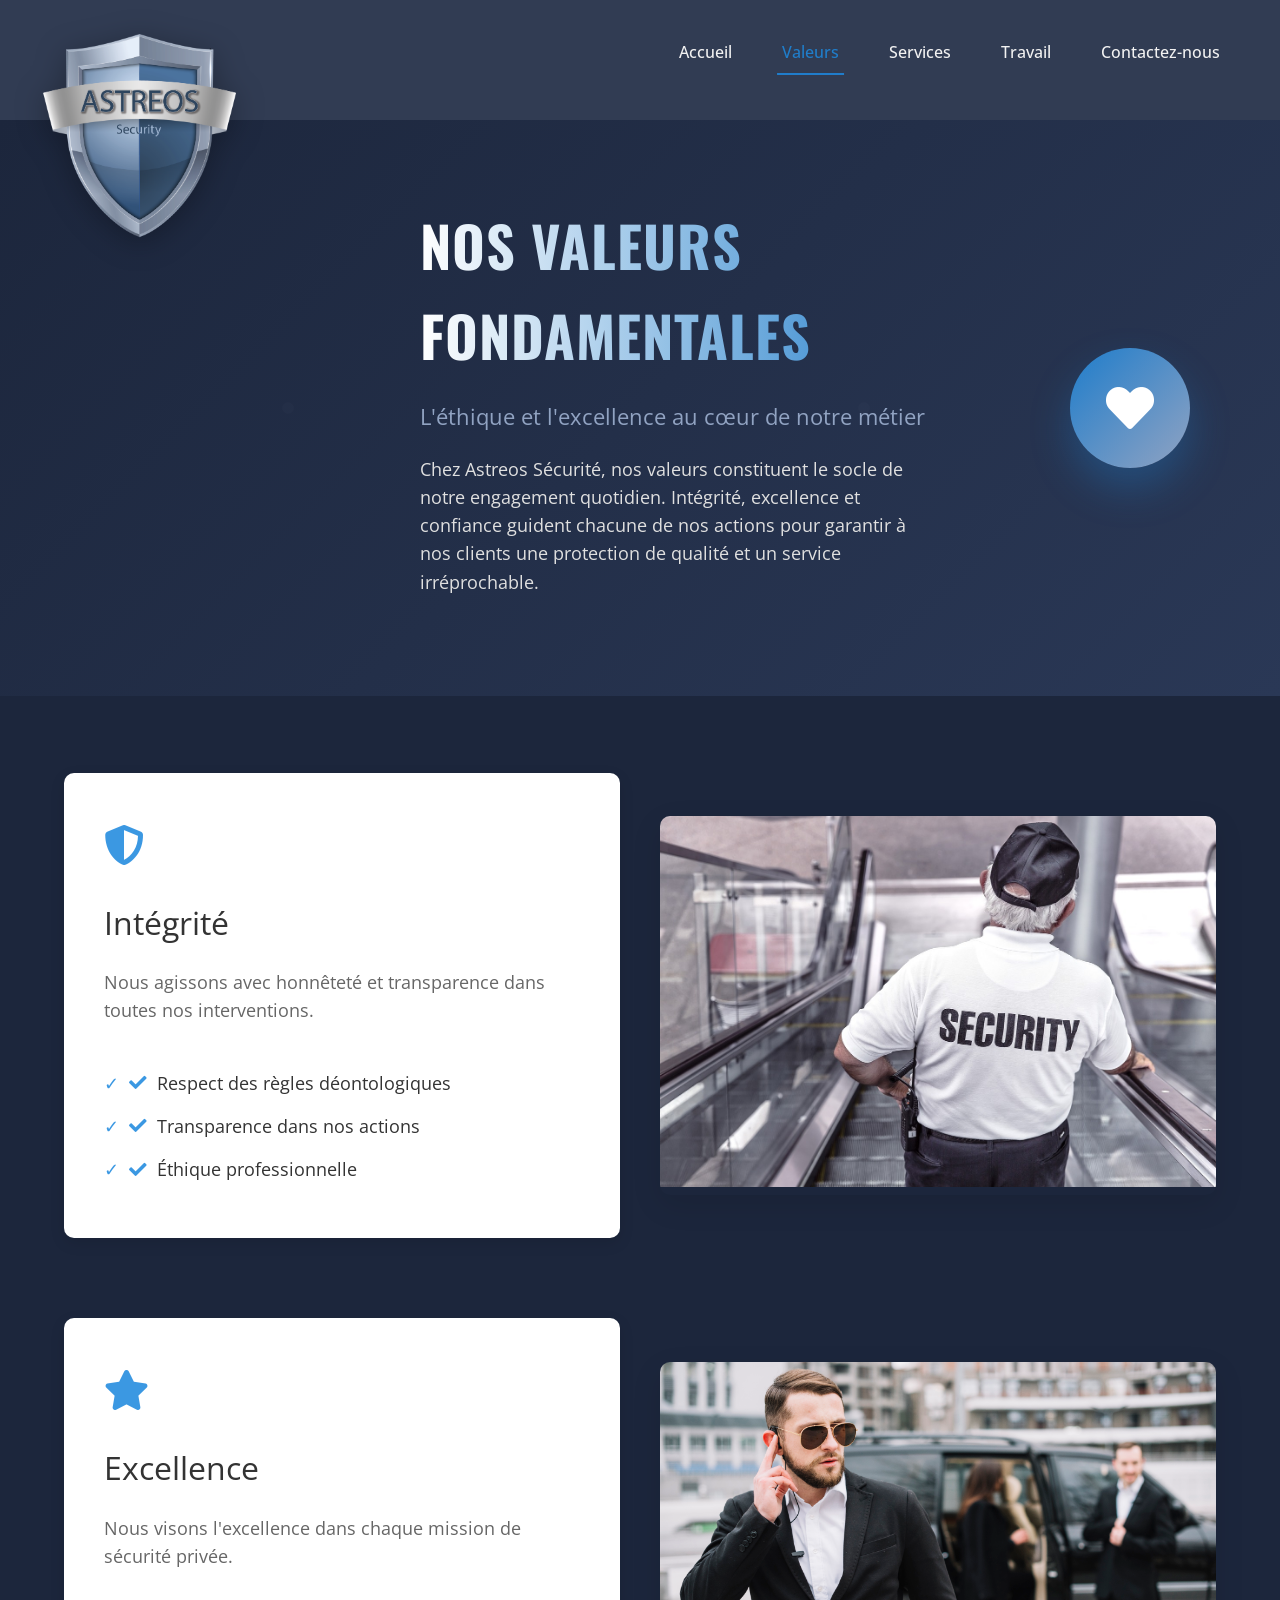
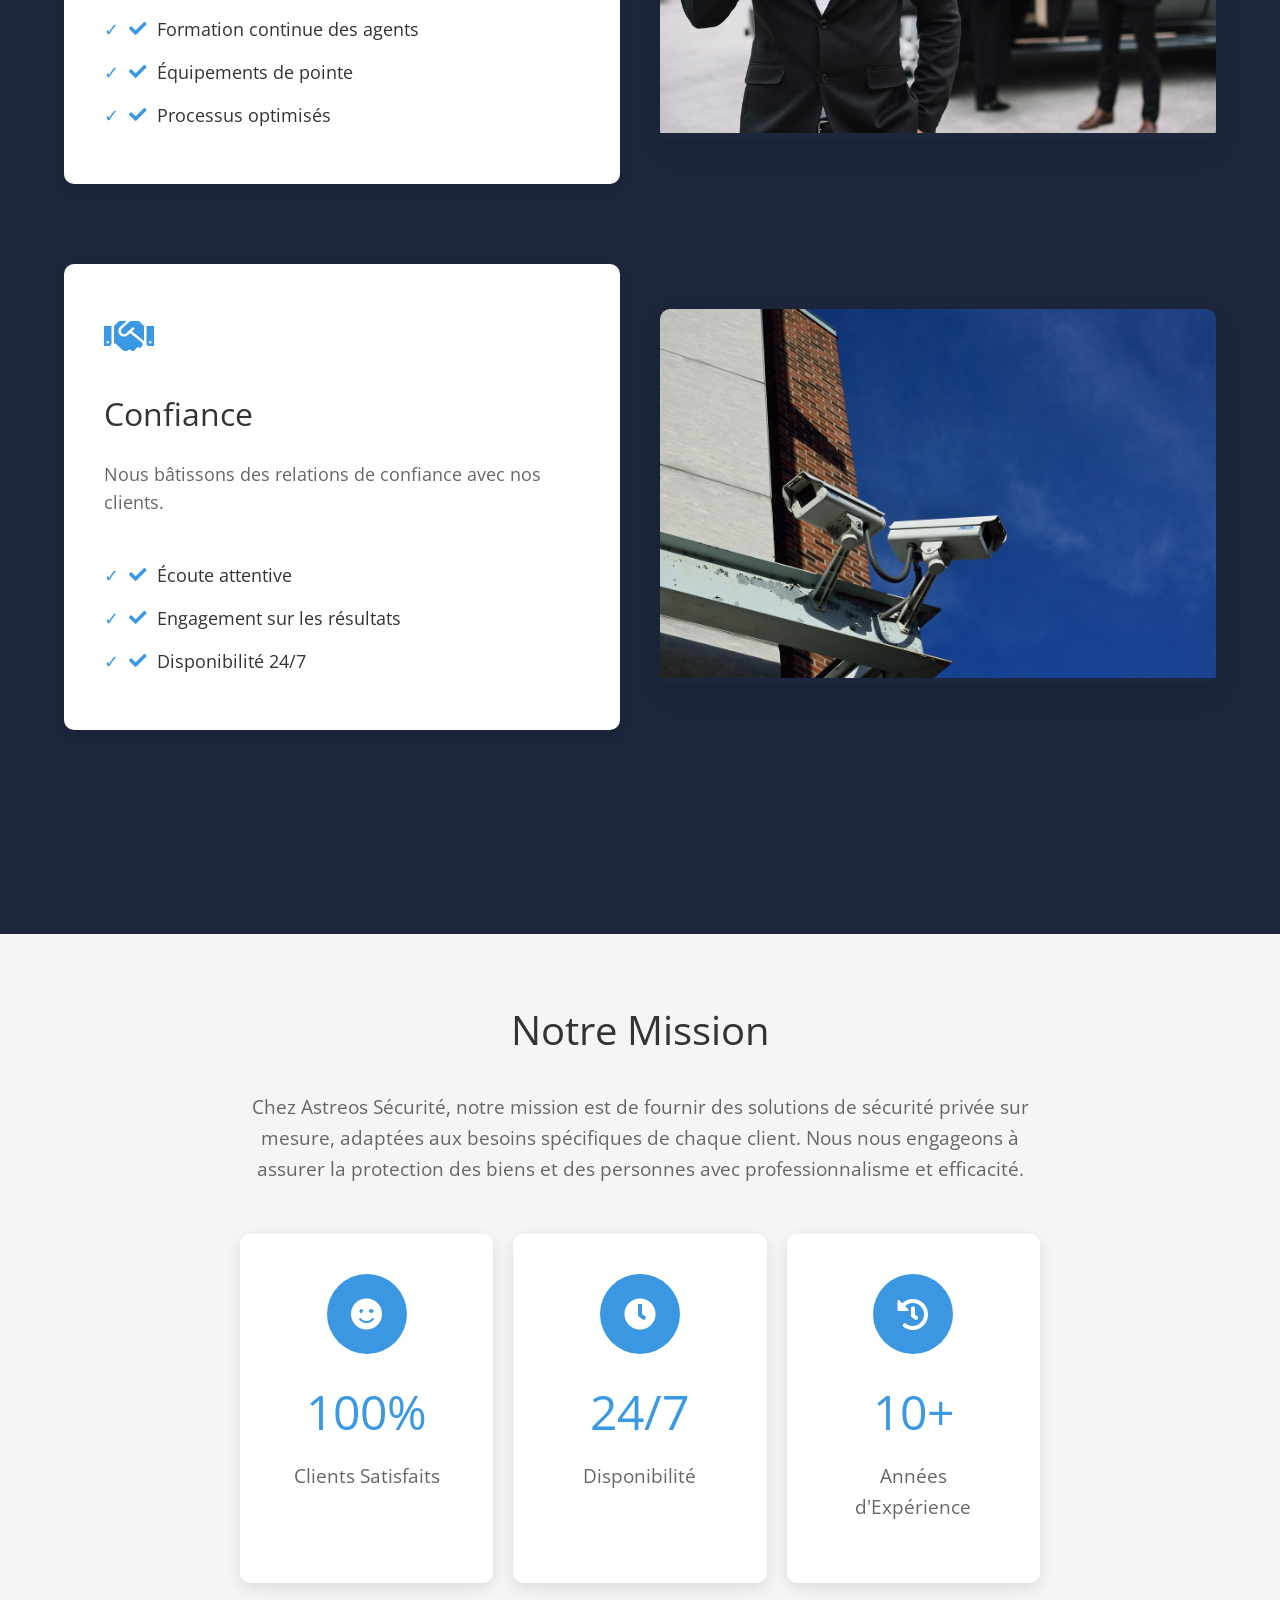
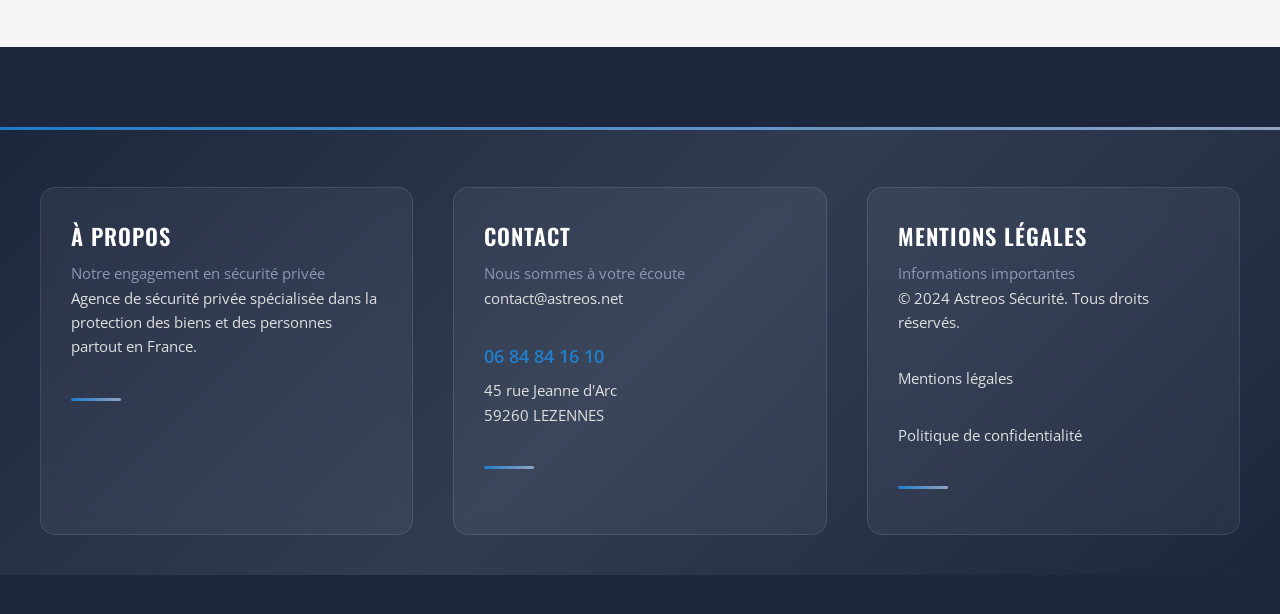
==== commit afe57dcc: "Refonte complÃ¨te: header diagonale, logo, services, engagements, section devis, contact Co-authored" ====
--- a/about.html
+++ b/about.html
@@ -3,7 +3,7 @@
 <head>
     <meta http-equiv="Content-Type" content="text/html; charset=utf-8"/>
     <meta name="viewport" content="width=device-width, initial-scale=1.0, maximum-scale=1.0, user-scalable=no">
-    <title>Nos Valeurs - Astreos Sécurité</title>
+    <title>Nos Valeurs - Astreos</title>
     <link href="css/styles.css" rel="stylesheet" type="text/css"/>
     <link href="css/animations.css" rel="stylesheet" type="text/css"/>
     <link href='http://fonts.googleapis.com/css?family=Oswald|Open+Sans' rel='stylesheet' type='text/css'>
@@ -144,7 +144,7 @@
                 <h1 class="footer-heading">À PROPOS</h1>
                 <h2 class="footer-subheading">Notre engagement en sécurité privée</h2>
                 <div class="content footer-content">
-                    <P class="footer-text">Agence de sécurité privée spécialisée dans la protection des biens et des personnes à Lille et Roubaix.</P>
+                    <P class="footer-text">Agence de sécurité privée spécialisée dans la protection des biens et des personnes partout en France.</P>
                 </div>
             </div>
         </div>
@@ -153,8 +153,9 @@
                 <h1 class="footer-heading">CONTACT</h1>
                 <h2 class="footer-subheading">Nous sommes à votre écoute</h2>
                 <div class="content footer-content">
-                    <P class="footer-text"><a href="mailto:contact@astreos-securite.com" class="footer-link">contact@astreos-securite.com</a></P>
-                    <h3 class="footer-phone">(03) 20 00 00 00</h3>
+                    <P class="footer-text"><a href="mailto:contact@astreos.net" class="footer-link">contact@astreos.net</a></P>
+                    <h3 class="footer-phone">06 84 84 16 10</h3>
+                    <p class="footer-text">45 rue Jeanne d'Arc<br>59260 LEZENNES</p>
                 </div>
             </div>
         </div>
--- a/css/styles.css
+++ b/css/styles.css
@@ -633,8 +633,16 @@
 
 .panel-img {
     margin: 0 auto;
-    padding: 20px 0px 40px 0px;
-    width: 260px;
+    padding: 0;
+    width: 100%;
+}
+
+.panel-img img {
+    width: 100%;
+    height: 250px;
+    object-fit: cover;
+    object-position: center 10%;
+    border-radius: 8px;
 }
 
 .content p {
@@ -1982,6 +1990,8 @@
 .cta-content h2 {
     font-size: 2em;
     margin-bottom: 20px;
+    color: #125d99dd;
+
 }
 
 .cta-content p {
@@ -3534,21 +3544,24 @@
 /* Image des services */
 .modern-service-img {
     margin: 0;
-    padding: 30px 20px 20px;
+    padding: 0;
     width: 100%;
     position: relative;
-    background: linear-gradient(135deg, #f8f9fa 0%, #e9ecef 100%);
+    overflow: hidden;
 }
 
 .modern-service-img img {
-    width: 80px;
-    height: 80px;
-    object-fit: contain;
+    width: 100%;
+    height: 250px;
+    object-fit: cover;
+    object-position: center 10%;
     transition: transform 0.3s ease;
+    border-radius: 8px;
 }
 
 .modern-service-box:hover .modern-service-img img {
-    transform: scale(1.1);
+    transform: scale(1.05);
+    filter: brightness(1.1);
 }
 
 /* Contenu des services */
@@ -3666,12 +3679,12 @@
     }
     
     .modern-service-img {
-        padding: 20px 10px 10px;
+        padding: 0;
     }
     
     .modern-service-img img {
-        width: 60px;
-        height: 60px;
+        width: 100%;
+        height: 200px;
     }
     
     .modern-service-content {
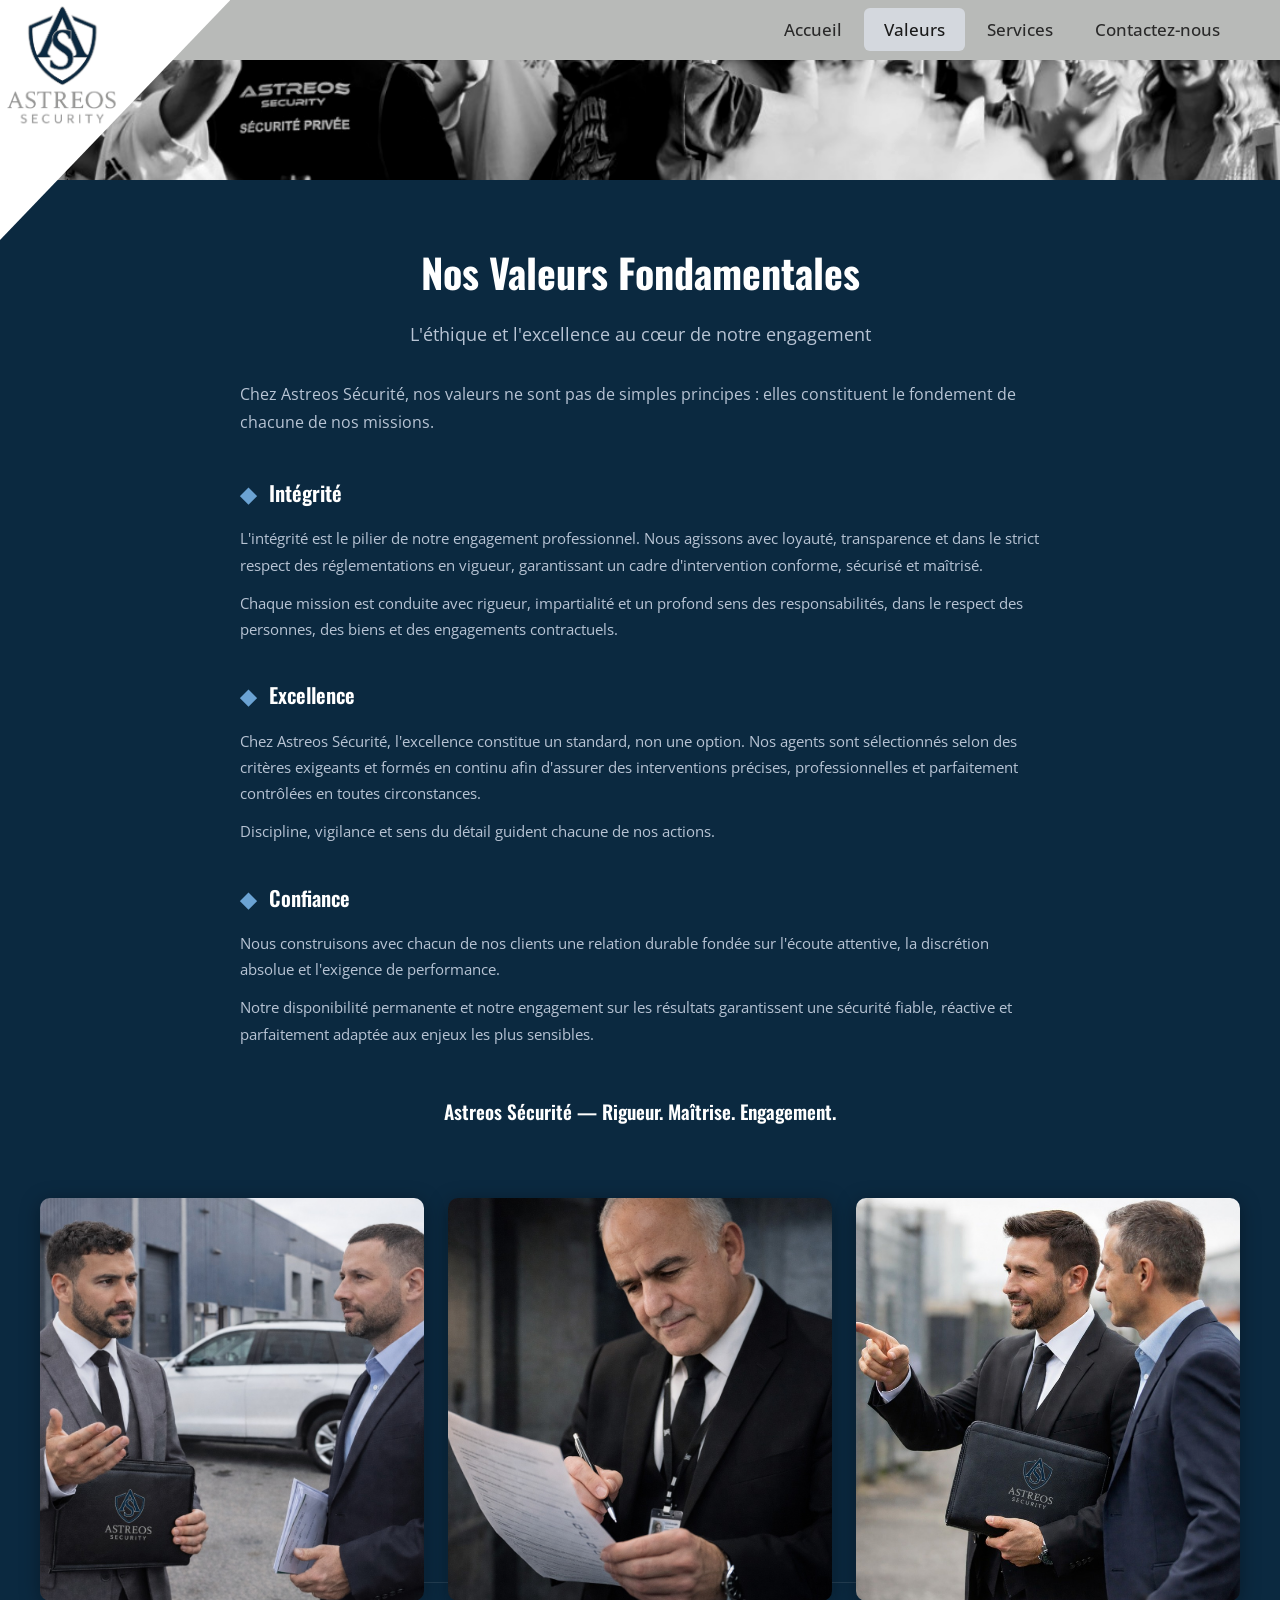
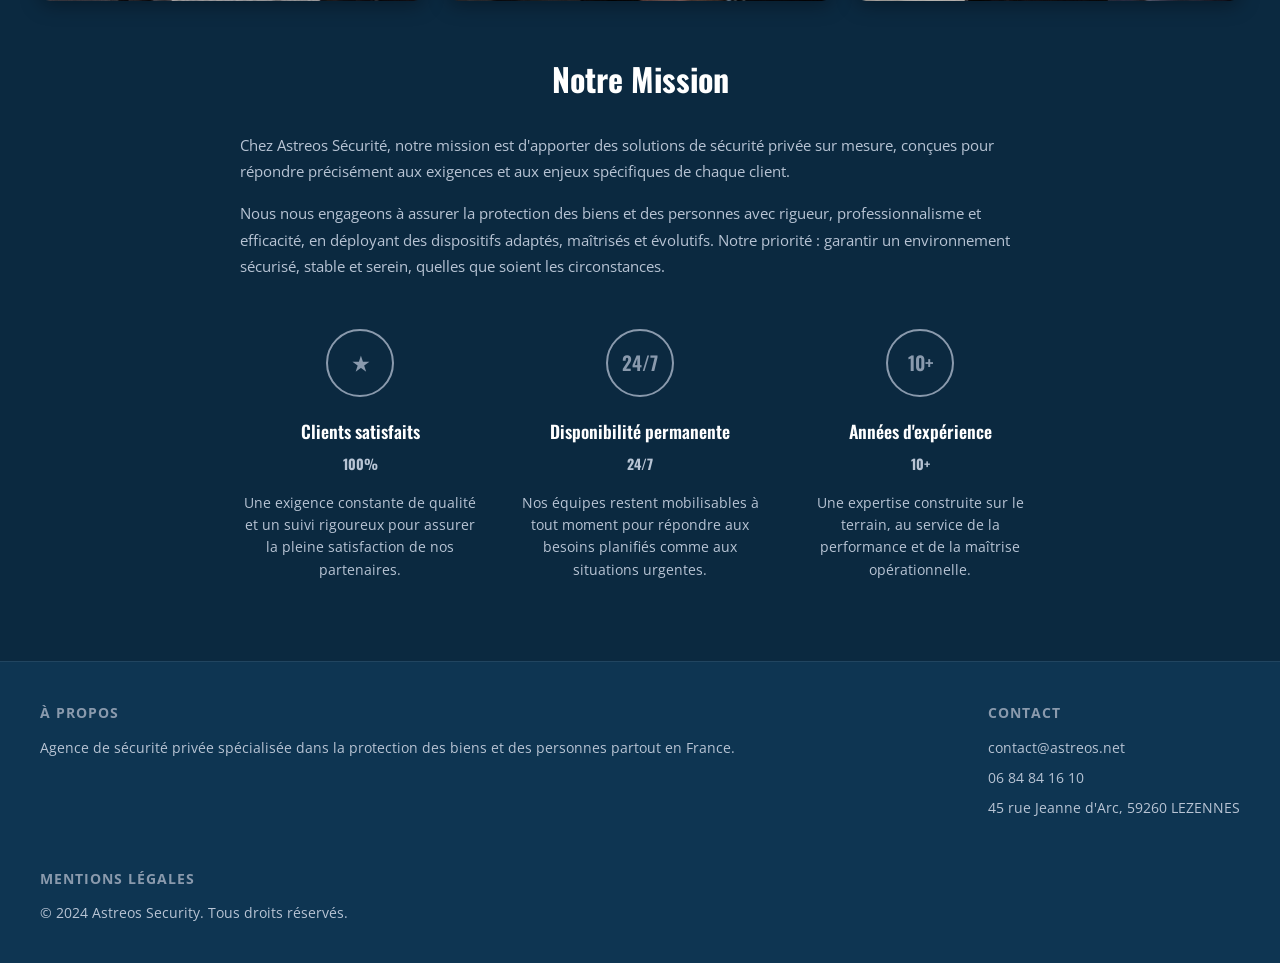
==== commit f4df2cb6: "Refonte: page contact, services, icÃ´nes SVG, corrections Co-authored-by: Cursor <cursoragent@cursor" ====
--- a/about.html
+++ b/about.html
@@ -1,310 +1,122 @@
 <!DOCTYPE html>
-<html xmlns="http://www.w3.org/1999/xhtml">
+<html lang="fr">
 <head>
-    <meta http-equiv="Content-Type" content="text/html; charset=utf-8"/>
-    <meta name="viewport" content="width=device-width, initial-scale=1.0, maximum-scale=1.0, user-scalable=no">
-    <title>Nos Valeurs - Astreos</title>
-    <link href="css/styles.css" rel="stylesheet" type="text/css"/>
-    <link href="css/animations.css" rel="stylesheet" type="text/css"/>
-    <link href='http://fonts.googleapis.com/css?family=Oswald|Open+Sans' rel='stylesheet' type='text/css'>
-    <link rel="stylesheet" href="https://cdnjs.cloudflare.com/ajax/libs/font-awesome/5.15.4/css/all.min.css">
-    <script type="text/javascript" src="js/jquery-1.9.1.js"></script>
-    <script type="text/javascript" src="js/jquery-ui.js"></script>
-    <script type="text/javascript" src="js/animations.js"></script>
+    <meta charset="UTF-8"/>
+    <meta name="viewport" content="width=device-width, initial-scale=1.0">
+    <title>Valeurs - Astreos Security</title>
+    <link href="css/refonte.css" rel="stylesheet" type="text/css"/>
+    <link href="css/refonte-about.css" rel="stylesheet" type="text/css"/>
+    <link href="https://fonts.googleapis.com/css2?family=Oswald:wght@400;500;600;700&family=Open+Sans:wght@400;500;600&display=swap" rel="stylesheet">
 </head>
-<body>
-<div class="header-home">
-    <div class="row">
-        <div class="logo">
-            <a href="index.html"><img src="images/logo.png" alt="" width="60%"/></a>
+<body class="refonte-body refonte-about">
+    <div class="refonte-header-combined">
+        <div class="refonte-top-bar"></div>
+        <div class="refonte-header-diagonal">
+            <a href="index.html" class="refonte-logo">
+                <img src="images/new_logo.jpeg" alt="Astreos Security"/>
+            </a>
         </div>
-        <div class="menu">
-            <ul>
-                <li><a href="index.html">Accueil</a></li>
-                <li><a href="about.html" class="active">Valeurs</a></li>
-                <li><a href="services.html">Services</a></li>
-                <li><a href="work.html">Travail</a></li>
-                <li><a href="contact.html">Contactez-nous</a></li>
-            </ul>
-        </div>
-    </div>
-    <div class="clear"></div>
-</div>
-
-<!-- Section Hero Values -->
-<div class="values-hero-section">
-    <div class="values-hero-content">
-        <div class="values-hero-text">
-            <h1 class="values-hero-title">Nos Valeurs Fondamentales</h1>
-            <h2 class="values-hero-subtitle">L'éthique et l'excellence au cœur de notre métier</h2>
-            <p class="values-hero-description">Chez Astreos Sécurité, nos valeurs constituent le socle de notre engagement quotidien. Intégrité, excellence et confiance guident chacune de nos actions pour garantir à nos clients une protection de qualité et un service irréprochable.</p>
-        </div>
-        <div class="values-hero-visual">
-            <div class="values-hero-icon">
-                <i class="fas fa-heart"></i>
-            </div>
-        </div>
+        <div class="refonte-header-inner">
+            <nav class="refonte-nav">
+                <ul>
+                    <li><a href="index.html">Accueil</a></li>
+                    <li><a href="about.html" class="active">Valeurs</a></li>
+                    <li><a href="services.html">Services</a></li>
+                    <li><a href="contact.html">Contactez-nous</a></li>
+                </ul>
+            </nav>
+            <button class="refonte-mobile-burger" aria-label="Ouvrir le menu">
+                <svg width="32" height="32" viewBox="0 0 32 32" fill="none"><rect y="7" width="32" height="4" rx="2" fill="currentColor"/><rect y="14" width="32" height="4" rx="2" fill="currentColor"/><rect y="21" width="32" height="4" rx="2" fill="currentColor"/></svg>
+            </button>
         </div>
     </div>
 
-<div class="page">
-    <div class="values-showcase">
-        <div class="value-feature">
-            <div class="value-content">
-                <div class="value-icon">
-                    <i class="fas fa-shield-alt"></i>
+    <header class="refonte-header">
+        <div class="refonte-header-bg"></div>
+    </header>
+
+    <main class="refonte-about-main">
+        <section class="refonte-about-values">
+            <h1>Nos Valeurs Fondamentales</h1>
+            <p class="refonte-about-subtitle">L'éthique et l'excellence au cœur de notre engagement</p>
+            <p class="refonte-about-intro">Chez Astreos Sécurité, nos valeurs ne sont pas de simples principes : elles constituent le fondement de chacune de nos missions.</p>
+
+            <div class="refonte-about-value">
+                <h3><span class="refonte-about-diamond">◆</span> Intégrité</h3>
+                <p>L'intégrité est le pilier de notre engagement professionnel. Nous agissons avec loyauté, transparence et dans le strict respect des réglementations en vigueur, garantissant un cadre d'intervention conforme, sécurisé et maîtrisé.</p>
+                <p>Chaque mission est conduite avec rigueur, impartialité et un profond sens des responsabilités, dans le respect des personnes, des biens et des engagements contractuels.</p>
+            </div>
+
+            <div class="refonte-about-value">
+                <h3><span class="refonte-about-diamond">◆</span> Excellence</h3>
+                <p>Chez Astreos Sécurité, l'excellence constitue un standard, non une option. Nos agents sont sélectionnés selon des critères exigeants et formés en continu afin d'assurer des interventions précises, professionnelles et parfaitement contrôlées en toutes circonstances.</p>
+                <p>Discipline, vigilance et sens du détail guident chacune de nos actions.</p>
+            </div>
+
+            <div class="refonte-about-value">
+                <h3><span class="refonte-about-diamond">◆</span> Confiance</h3>
+                <p>Nous construisons avec chacun de nos clients une relation durable fondée sur l'écoute attentive, la discrétion absolue et l'exigence de performance.</p>
+                <p>Notre disponibilité permanente et notre engagement sur les résultats garantissent une sécurité fiable, réactive et parfaitement adaptée aux enjeux les plus sensibles.</p>
+            </div>
+
+            <p class="refonte-about-slogan">Astreos Sécurité — Rigueur. Maîtrise. Engagement.</p>
+        </section>
+
+
+        <section class="refonte-about-images">
+            <img src="images/valeurs_3.jpeg" alt="Équipe Astreos" class="refonte-about-img">
+            <img src="images/valeurs_1.jpeg" alt="Professionnalisme" class="refonte-about-img">
+            <img src="images/valeurs_2.jpeg" alt="Expertise" class="refonte-about-img">
+        </section>
+
+        <section class="refonte-about-mission">
+            <h2>Notre Mission</h2>
+            <p>Chez Astreos Sécurité, notre mission est d'apporter des solutions de sécurité privée sur mesure, conçues pour répondre précisément aux exigences et aux enjeux spécifiques de chaque client.</p>
+            <p>Nous nous engageons à assurer la protection des biens et des personnes avec rigueur, professionnalisme et efficacité, en déployant des dispositifs adaptés, maîtrisés et évolutifs. Notre priorité : garantir un environnement sécurisé, stable et serein, quelles que soient les circonstances.</p>
+            <div class="refonte-about-stats">
+                <div class="refonte-about-stat">
+                    <div class="refonte-about-stat-icon">★</div>
+                    <h4>Clients satisfaits</h4>
+                    <p class="refonte-about-stat-value">100%</p>
+                    <p>Une exigence constante de qualité et un suivi rigoureux pour assurer la pleine satisfaction de nos partenaires.</p>
                 </div>
-                <h3>Intégrité</h3>
-                <p>Nous agissons avec honnêteté et transparence dans toutes nos interventions.</p>
-                <ul class="value-features">
-                    <li><i class="fas fa-check"></i> Respect des règles déontologiques</li>
-                    <li><i class="fas fa-check"></i> Transparence dans nos actions</li>
-                    <li><i class="fas fa-check"></i> Éthique professionnelle</li>
-                </ul>
-            </div>
-            <div class="value-image">
-                <img src="images/security-869216_1280.jpg" alt="Intégrité en action">
-            </div>
-        </div>
-
-        <div class="value-feature reverse">
-            <div class="value-image">
-                <img src="images/front-view-guard-men-team-work.jpg" alt="Excellence professionnelle">
-            </div>
-            <div class="value-content">
-                <div class="value-icon">
-                    <i class="fas fa-star"></i>
+                <div class="refonte-about-stat">
+                    <div class="refonte-about-stat-icon">24/7</div>
+                    <h4>Disponibilité permanente</h4>
+                    <p class="refonte-about-stat-value">24/7</p>
+                    <p>Nos équipes restent mobilisables à tout moment pour répondre aux besoins planifiés comme aux situations urgentes.</p>
                 </div>
-                <h3>Excellence</h3>
-                <p>Nous visons l'excellence dans chaque mission de sécurité privée.</p>
-                <ul class="value-features">
-                    <li><i class="fas fa-check"></i> Formation continue des agents</li>
-                    <li><i class="fas fa-check"></i> Équipements de pointe</li>
-                    <li><i class="fas fa-check"></i> Processus optimisés</li>
-                </ul>
-            </div>
-        </div>
-
-        <div class="value-feature">
-            <div class="value-content">
-                <div class="value-icon">
-                    <i class="fas fa-handshake"></i>
-                </div>
-                <h3>Confiance</h3>
-                <p>Nous bâtissons des relations de confiance avec nos clients.</p>
-                <ul class="value-features">
-                    <li><i class="fas fa-check"></i> Écoute attentive</li>
-                    <li><i class="fas fa-check"></i> Engagement sur les résultats</li>
-                    <li><i class="fas fa-check"></i> Disponibilité 24/7</li>
-                </ul>
-            </div>
-            <div class="value-image">
-                <img src="images/cctv-1144371_1280.jpg" alt="Relation de confiance">
-            </div>
-        </div>
-    </div>
-
-    <div class="mission-section">
-        <div class="row">
-            <div class="mission-content">
-                <h2>Notre Mission</h2>
-                <p>Chez Astreos Sécurité, notre mission est de fournir des solutions de sécurité privée sur mesure, adaptées aux besoins spécifiques de chaque client. Nous nous engageons à assurer la protection des biens et des personnes avec professionnalisme et efficacité.</p>
-                <div class="mission-stats">
-                    <div class="stat-item">
-                        <div class="stat-icon">
-                            <i class="fas fa-smile"></i>
-                        </div>
-                        <h3>100%</h3>
-                        <p>Clients Satisfaits</p>
-                    </div>
-                    <div class="stat-item">
-                        <div class="stat-icon">
-                            <i class="fas fa-clock"></i>
-                        </div>
-                        <h3>24/7</h3>
-                        <p>Disponibilité</p>
-                    </div>
-                    <div class="stat-item">
-                        <div class="stat-icon">
-                            <i class="fas fa-history"></i>
-                        </div>
-                        <h3>10+</h3>
-                        <p>Années d'Expérience</p>
-                    </div>
+                <div class="refonte-about-stat">
+                    <div class="refonte-about-stat-icon">10+</div>
+                    <h4>Années d'expérience</h4>
+                    <p class="refonte-about-stat-value">10+</p>
+                    <p>Une expertise construite sur le terrain, au service de la performance et de la maîtrise opérationnelle.</p>
                 </div>
             </div>
+        </section>
+    </main>
+
+    <footer class="refonte-footer">
+        <div class="refonte-footer-inner">
+            <div><h4>À propos</h4><p>Agence de sécurité privée spécialisée dans la protection des biens et des personnes partout en France.</p></div>
+            <div><h4>Contact</h4><p><a href="mailto:contact@astreos.net">contact@astreos.net</a></p><p><a href="tel:0684841610">06 84 84 16 10</a></p><p>45 rue Jeanne d'Arc, 59260 LEZENNES</p></div>
+            <div><h4>Mentions légales</h4><p>© 2024 Astreos Security. Tous droits réservés.</p></div>
         </div>
-    </div>
-</div>
+    </footer>
 
-<div class="footer-wrapper">
-    <div class="footer">
-        <div class="panel footer-panel">
-            <div class="title footer-title">
-                <h1 class="footer-heading">À PROPOS</h1>
-                <h2 class="footer-subheading">Notre engagement en sécurité privée</h2>
-                <div class="content footer-content">
-                    <P class="footer-text">Agence de sécurité privée spécialisée dans la protection des biens et des personnes partout en France.</P>
-                </div>
-            </div>
-        </div>
-        <div class="panel footer-panel">
-            <div class="title footer-title">
-                <h1 class="footer-heading">CONTACT</h1>
-                <h2 class="footer-subheading">Nous sommes à votre écoute</h2>
-                <div class="content footer-content">
-                    <P class="footer-text"><a href="mailto:contact@astreos.net" class="footer-link">contact@astreos.net</a></P>
-                    <h3 class="footer-phone">06 84 84 16 10</h3>
-                    <p class="footer-text">45 rue Jeanne d'Arc<br>59260 LEZENNES</p>
-                </div>
-            </div>
-        </div>
-        <div class="panel footer-panel border-right">
-            <div class="title footer-title">
-                <h1 class="footer-heading">MENTIONS LÉGALES</h1>
-                <h2 class="footer-subheading">Informations importantes</h2>
-                <div class="content footer-content">
-                    <p class="footer-text">© 2024 Astreos Sécurité. Tous droits réservés.</p>
-                    <p class="footer-text"><a href="mentions-legales.html" class="footer-link">Mentions légales</a></p>
-                    <P class="footer-text"><a href="politique-confidentialite.html" class="footer-link">Politique de confidentialité</a></P>
-                </div>
-            </div>
-        </div>
-    </div>
-    <div class="clear"></div>
-</div>
-
-<!-- Bouton Back to Top -->
-<button class="back-to-top" id="backToTop" aria-label="Retour en haut"><i class="fas fa-chevron-up"></i></button>
-
-<script>
-// Burger menu : visible uniquement en mobile
-const burgerMenu = document.querySelector('.burger-menu');
-const menu = document.querySelector('.menu');
-const body = document.body;
-
-function handleResize() {
-    if (window.innerWidth > 768) {
-        burgerMenu.style.display = 'none';
-        menu.classList.remove('active');
-        body.style.overflow = '';
-    } else {
-        burgerMenu.style.display = 'block';
-    }
-}
-window.addEventListener('resize', handleResize);
-document.addEventListener('DOMContentLoaded', handleResize);
-
-burgerMenu.addEventListener('click', function() {
-    burgerMenu.classList.toggle('active');
-    menu.classList.toggle('active');
-    body.style.overflow = menu.classList.contains('active') ? 'hidden' : '';
-});
-
-// Fermer le menu lors du clic sur un lien (mobile)
-document.querySelectorAll('.menu a').forEach(link => {
-    link.addEventListener('click', () => {
-        burgerMenu.classList.remove('active');
-        menu.classList.remove('active');
-        body.style.overflow = '';
-    });
-});
-
-// Fermer le menu lors du clic en dehors (mobile)
-document.addEventListener('click', (e) => {
-    if (!e.target.closest('.menu') && !e.target.closest('.burger-menu') && menu.classList.contains('active')) {
-        burgerMenu.classList.remove('active');
-        menu.classList.remove('active');
-        body.style.overflow = '';
-    }
-});
-
-// Animation d'apparition du menu desktop
-if(window.innerWidth > 768) {
-    document.querySelectorAll('.menu ul li').forEach((li, i) => {
-        li.style.opacity = '0';
-        setTimeout(() => {
-            li.style.opacity = '1';
-        }, 200 + i * 100);
-    });
-}
-
-// Back to top
-const backToTop = document.getElementById('backToTop');
-window.addEventListener('scroll', () => {
-    if(window.scrollY > 300) {
-        backToTop.classList.add('visible');
-    } else {
-        backToTop.classList.remove('visible');
-    }
-});
-backToTop.addEventListener('click', () => {
-    window.scrollTo({ top: 0, behavior: 'smooth' });
-});
-</script>
-
-<!-- Overlay minimaliste pour le menu mobile -->
-<div class="mobile-menu-overlay"></div>
-
-<!-- Nouveau menu mobile inspiré d'astreos.net -->
-<button class="mobile-burger" aria-label="Ouvrir le menu">
-  <svg width="32" height="32" viewBox="0 0 32 32" fill="none" xmlns="http://www.w3.org/2000/svg">
-    <rect y="7" width="32" height="4" rx="2" fill="#1D88DE"/>
-    <rect y="14" width="32" height="4" rx="2" fill="#1D88DE"/>
-    <rect y="21" width="32" height="4" rx="2" fill="#1D88DE"/>
-  </svg>
-</button>
-<nav class="mobile-slide-menu">
-  <button class="mobile-close" aria-label="Fermer le menu">&times;</button>
-  <ul>
-    <li><a href="index.html">Accueil</a></li>
-    <li><a href="about.html">Valeurs</a></li>
-    <li><a href="services.html">Services</a></li>
-    <li><a href="work.html">Travail</a></li>
-    <li><a href="contact.html">Contact</a></li>
-  </ul>
-</nav>
-<script>
-document.addEventListener('DOMContentLoaded', function() {
-  const burger = document.querySelector('.mobile-burger');
-  const menu = document.querySelector('.mobile-slide-menu');
-  const close = document.querySelector('.mobile-close');
-  const overlay = document.querySelector('.mobile-menu-overlay');
-
-  // Ouvre le menu
-  burger.onclick = function() {
-    menu.classList.remove('closing');
-    menu.style.display = 'flex'; // Correction ici
-    menu.classList.add('open');
-    burger.style.display = 'none';
-    close.style.display = 'block';
-    overlay.classList.add('active');
-  };
-  // Ferme le menu avec animation
-  function closeMenuWithAnimation() {
-    menu.classList.remove('open');
-    menu.classList.add('closing');
-    overlay.classList.remove('active');
-    // Après l'animation, cacher le menu
-    setTimeout(function() {
-      menu.classList.remove('closing');
-      menu.style.display = 'none';
-      burger.style.display = 'block';
-      close.style.display = 'none';
-    }, 300);
-  }
-  close.onclick = closeMenuWithAnimation;
-  // Ferme le menu si on clique sur un lien
-  menu.querySelectorAll('a').forEach(link => {
-    link.onclick = closeMenuWithAnimation;
-  });
-  // Ferme le menu si on clique sur l'overlay
-  overlay.onclick = closeMenuWithAnimation;
-  // Initial state : burger visible, close caché, overlay caché
-  burger.style.display = 'block';
-  close.style.display = 'none';
-  overlay.classList.remove('active');
-});
-</script>
+    <nav class="refonte-mobile-menu" id="mobileMenu">
+        <button class="refonte-mobile-close" aria-label="Fermer">&times;</button>
+        <ul>
+            <li><a href="index.html">Accueil</a></li>
+            <li><a href="about.html">Valeurs</a></li>
+            <li><a href="services.html">Services</a></li>
+            <li><a href="contact.html">Contactez-nous</a></li>
+        </ul>
+    </nav>
+    <script>
+        document.querySelector('.refonte-mobile-burger').onclick = () => document.getElementById('mobileMenu').classList.add('open');
+        document.querySelector('.refonte-mobile-close').onclick = () => document.getElementById('mobileMenu').classList.remove('open');
+        document.querySelectorAll('#mobileMenu a').forEach(a => a.onclick = () => document.getElementById('mobileMenu').classList.remove('open'));
+    </script>
 </body>
 </html>
--- a/css/refonte.css
+++ b/css/refonte.css
@@ -0,0 +1,752 @@
+/* ============================================
+   REFONTE ASTREOS - Styles basés sur maquettes
+   Palette: #0B2940, blanc, gris clair
+   ============================================ */
+
+:root {
+    --refonte-bg-dark: #0B2940;
+    --refonte-bg-content: #0E3552;
+    --refonte-bg-nav: #153d5f;
+    --refonte-text-white: #ffffff;
+    --refonte-text-light: #b8c4d4;
+    --refonte-text-muted: #8a9aad;
+    --refonte-accent: #CCCCCC;
+    --refonte-max-width: 1200px;
+    --refonte-header-bar-height: 60px;
+    /* Position du logo dans la diagonale (% du triangle) */
+    --refonte-logo-left: 33.33%;
+    --refonte-logo-top: 33.33%;
+}
+
+/* Reset & Base */
+.refonte-body {
+    font-family: 'Open Sans', sans-serif;
+    background: var(--refonte-bg-dark);
+    color: var(--refonte-text-white);
+    margin: 0;
+    padding: 0;
+    line-height: 1.6;
+}
+
+/* ===== BARRE + DIAGONALE + LOGO ===== */
+.refonte-header-combined {
+    position: relative;
+    height: var(--refonte-header-bar-height);
+}
+
+/* Barre pleine largeur au fond - hauteur ajustable via --refonte-header-bar-height */
+.refonte-top-bar {
+    position: absolute;
+    top: 0;
+    left: 0;
+    right: 0;
+    height: 100%;
+    background: #B8BAB8 ;
+    z-index: 1;
+}
+
+/* Diagonale qui passe par-dessus la barre - logo à l'intérieur */
+.refonte-header-diagonal {
+    position: absolute;
+    top: 0;
+    left: 0;
+    width: 18%;
+    height: 400%;
+    background: white;
+    clip-path: polygon(0 0, 100% 0, 0% 100%, 0 100%);
+    z-index: 2;
+}
+
+/* Logo positionné au centre du triangle (ajustable via variables) */
+.refonte-header-diagonal .refonte-logo {
+    position: absolute;
+    left: var(--refonte-logo-left);
+    top: var(--refonte-logo-top);
+    transform: translate(-60%, -60%);
+}
+
+/* Hauteur fixe = hauteur de la barre (indépendante du logo) */
+.refonte-header-inner {
+    position: absolute;
+    top: 0;
+    left: 50%;
+    width: 50%;
+    max-width: var(--refonte-max-width);
+    height: var(--refonte-header-bar-height);
+    padding: 0 40px;
+    display: flex;
+    justify-content: flex-end;
+    align-items: center;
+    z-index: 3;
+    box-sizing: border-box;
+}
+
+/* ===== HEADER avec image ===== */
+.refonte-header {
+    position: relative;
+    min-height: 120px;
+    overflow: hidden;
+}
+
+.refonte-header-bg {
+    position: absolute;
+    top: 0;
+    left: 0;
+    width: 100%;
+    height: 100%;
+    background: url(../images/banniere.jpeg) no-repeat center 30%;
+    background-size: cover;
+    filter: grayscale(100%) contrast(1.05);
+}
+
+.refonte-header-overlay {
+    position: absolute;
+    top: 0;
+    left: 0;
+    width: 100%;
+    height: 100%;
+    background: linear-gradient(105deg, rgba(11, 41, 64, 0.85) 0%, rgba(11, 41, 64, 0.6) 50%, transparent 100%);
+    z-index: 1;
+}
+
+.refonte-header-inner .refonte-nav {
+    background: transparent;
+}
+
+.refonte-header-inner .refonte-mobile-burger {
+    color: #2a2a2a;
+}
+
+/* Logo - fond léger avec ombre subtile */
+.refonte-logo {
+    display: flex;
+    align-items: center;
+    text-decoration: none;
+    color: var(--refonte-text-white);
+    padding: 14px 18px;
+    border-radius: 6px;
+}
+
+.refonte-logo img {
+    height: 120px;
+    width: auto;
+    display: block;
+}
+
+/* Navigation */
+.refonte-nav {
+    padding: 0;
+}
+
+.refonte-nav ul {
+    list-style: none;
+    margin: 0;
+    padding: 0;
+    display: flex;
+    gap: 2px;
+}
+
+.refonte-nav a {
+    color: #2a2a2a;
+    text-decoration: none;
+    font-size: 17px;
+    font-weight: 500;
+    padding: 10px 20px;
+    border-radius: 6px;
+    transition: color 0.2s ease, background 0.2s ease;
+}
+
+.refonte-nav a:hover {
+    color: #1a1a1a;
+    background: #8a9099;
+}
+
+.refonte-nav a.active {
+    color: #1a1a1a;
+    background: #d4d8de;
+}
+
+/* ===== HERO SECTION ===== */
+.refonte-hero {
+    background: var(--refonte-bg-content);
+    padding: 50px 40px 70px;
+    position: relative;
+}
+
+.refonte-hero::before {
+    content: '';
+    position: absolute;
+    top: 0;
+    left: 0;
+    right: 0;
+    height: 1px;
+    background: linear-gradient(90deg, transparent, var(--refonte-text-muted), transparent);
+    opacity: 0.5;
+}
+
+.refonte-hero-inner {
+    max-width: 850px;
+    margin: 0 auto;
+    text-align: left;
+}
+
+.refonte-hero-inner .refonte-hero-divider {
+    margin-top: 45px;
+    margin-bottom: 0;
+    text-align: center;
+    font-size: 1.2em;
+}
+
+.refonte-hero h1 {
+    font-family: 'Oswald', sans-serif;
+    font-size: 2.6em;
+    font-weight: 700;
+    color: #FFFFFF;
+    margin: 0 0 40px;
+    letter-spacing: 0.5px;
+    text-align: center;
+    line-height: 1.2;
+}
+
+.refonte-hero-description p {
+    font-size: 16px;
+    color: #FFFFFF;
+    line-height: 1.75;
+    margin-bottom: 22px;
+}
+
+.refonte-hero-description p:last-of-type {
+    margin-bottom: 0;
+}
+
+/* Divider entre hero et services */
+.refonte-hero-divider {
+    color: #FFFFFF;
+    font-weight: 600;
+}
+
+/* ===== SERVICES SECTION ===== */
+.refonte-services {
+    background: var(--refonte-bg-dark);
+    padding: 50px 40px 80px;
+}
+
+.refonte-services-grid {
+    display: grid;
+    grid-template-columns: repeat(4, 1fr);
+    gap: 24px;
+    max-width: var(--refonte-max-width);
+    margin: 0 auto;
+}
+
+.refonte-service-card {
+    display: block;
+    text-decoration: none;
+    color: var(--refonte-text-white);
+    border-radius: 8px;
+    overflow: hidden;
+    box-shadow: 0 4px 16px rgba(0, 0, 0, 0.35);
+    transition: transform 0.3s ease, box-shadow 0.3s ease;
+    border: 1px solid rgba(255, 255, 255, 0.12);
+}
+
+.refonte-service-card:hover {
+    transform: translateY(-3px);
+    box-shadow: 0 8px 24px rgba(0, 0, 0, 0.4);
+}
+
+.refonte-service-card-img-wrap {
+    position: relative;
+    width: 100%;
+    height: 200px;
+    overflow: hidden;
+}
+
+.refonte-service-card-img {
+    width: 100%;
+    height: 100%;
+    object-fit: cover;
+    object-position: center 10%;
+    filter: saturate(0.85) sepia(0.1);
+}
+
+.refonte-service-card:hover .refonte-service-card-img {
+    filter: saturate(1) sepia(0);
+}
+
+/* Overlay semi-transparent en bas de l'image avec le nom du service */
+.refonte-service-card-title {
+    position: absolute;
+    bottom: 0;
+    left: 0;
+    right: 0;
+    padding: 18px 20px;
+    background: rgba(0, 0, 0, 0.65);
+    font-family: 'Oswald', sans-serif;
+    font-size: 1.15em;
+    font-weight: 600;
+    text-align: center;
+}
+
+/* ===== POURQUOI NOUS CHOISIR ===== */
+.refonte-why {
+    background: var(--refonte-bg-dark);
+    padding: 60px 30px 80px;
+}
+
+.refonte-why-title {
+    text-align: center;
+    margin-bottom: 50px;
+}
+
+.refonte-why-title h2 {
+    font-family: 'Oswald', sans-serif;
+    font-size: 2.2em;
+    font-weight: 700;
+    color: var(--refonte-text-white);
+    margin: 0 0 12px;
+}
+
+.refonte-why-title p {
+    font-size: 16px;
+    color: var(--refonte-text-light);
+    margin: 0;
+}
+
+.refonte-why-grid {
+    display: grid;
+    grid-template-columns: repeat(4, 1fr);
+    gap: 40px;
+    max-width: var(--refonte-max-width);
+    margin: 0 auto;
+}
+
+.refonte-why-item {
+    text-align: center;
+}
+
+.refonte-why-icon {
+    width: 64px;
+    height: 64px;
+    margin: 0 auto 20px;
+    display: flex;
+    align-items: center;
+    justify-content: center;
+}
+
+.refonte-why-icon svg {
+    width: 100%;
+    height: 100%;
+    stroke: var(--refonte-text-muted);
+}
+
+.refonte-why-item h3 {
+    font-family: 'Oswald', sans-serif;
+    font-size: 1.2em;
+    font-weight: 600;
+    color: var(--refonte-text-white);
+    margin: 0 0 12px;
+}
+
+.refonte-why-item p {
+    font-size: 14px;
+    color: var(--refonte-text-light);
+    line-height: 1.6;
+    margin: 0;
+}
+
+/* ===== BANNER DEVIS ===== */
+.refonte-devis-banner {
+    padding: 40px 30px 50px;
+    background: var(--refonte-bg-dark);
+}
+
+.refonte-devis-banner-inner {
+    position: relative;
+    min-height: 380px;
+    display: flex;
+    align-items: center;
+    justify-content: center;
+    overflow: hidden;
+    border-radius: 16px;
+    max-width: var(--refonte-max-width);
+    margin: 0 auto;
+}
+
+.refonte-devis-banner-bg {
+    position: absolute;
+    top: 0;
+    left: 0;
+    width: 100%;
+    height: 100%;
+    background: url(../images/surveillance_1.jpeg) no-repeat center 25%;
+    background-size: cover;
+    filter: grayscale(40%) brightness(0.6);
+}
+
+.refonte-devis-banner-overlay {
+    position: absolute;
+    top: 0;
+    left: 0;
+    width: 100%;
+    height: 100%;
+    background: rgba(11, 41, 64, 0.45);
+    z-index: 1;
+}
+
+.refonte-devis-banner-content {
+    position: relative;
+    z-index: 2;
+    text-align: center;
+    max-width: 800px;
+    padding: 60px 40px 200px 40px;
+}
+
+.refonte-devis-intro {
+    font-family: 'Open Sans', sans-serif;
+    font-size: 1.05em;
+    color: var(--refonte-text-white);
+    margin: 0 0 20px;
+    font-weight: 400;
+}
+
+.refonte-devis-title {
+    font-family: 'Open Sans', sans-serif;
+    font-size: 1.9em;
+    font-weight: 600;
+    color: var(--refonte-text-white);
+    margin: 0 0 36px;
+    line-height: 1.35;
+}
+
+.refonte-devis-btn {
+    display: inline-block;
+    padding: 16px 44px;
+    background: #A8ADB5;
+    color: #1a1a1a;
+    font-family: 'Oswald', sans-serif;
+    font-size: 1em;
+    font-weight: 600;
+    text-transform: uppercase;
+    letter-spacing: 1px;
+    text-decoration: none;
+    border-radius: 8px;
+    transition: background 0.25s ease, transform 0.2s ease;
+}
+
+.refonte-devis-btn:hover {
+    background: #d4d8de;
+    transform: translateY(-2px);
+}
+
+/* ===== NOS ENGAGEMENTS ===== */
+.refonte-engagements {
+    background: var(--refonte-bg-dark);
+    padding: 70px 30px 90px;
+}
+
+.refonte-engagements-title {
+    text-align: center;
+    margin-bottom: 55px;
+}
+
+.refonte-engagements-title h2 {
+    font-family: 'Oswald', sans-serif;
+    font-size: 2.2em;
+    font-weight: 700;
+    color: var(--refonte-text-white);
+    margin: 0 0 12px;
+}
+
+.refonte-engagements-title p {
+    font-size: 16px;
+    color: var(--refonte-text-light);
+    margin: 0;
+}
+
+.refonte-engagements-grid {
+    display: grid;
+    grid-template-columns: repeat(3, 1fr);
+    gap: 50px;
+    max-width: var(--refonte-max-width);
+    margin: 0 auto;
+}
+
+.refonte-engagements-item {
+    text-align: center;
+}
+
+.refonte-engagements-icon {
+    width: 72px;
+    height: 72px;
+    margin: 0 auto 24px;
+    display: flex;
+    align-items: center;
+    justify-content: center;
+}
+
+.refonte-engagements-icon svg {
+    width: 100%;
+    height: 100%;
+    stroke: var(--refonte-text-white);
+    opacity: 0.9;
+}
+
+.refonte-engagements-item h3 {
+    font-family: 'Oswald', sans-serif;
+    font-size: 1.25em;
+    font-weight: 600;
+    color: var(--refonte-text-white);
+    margin: 0 0 16px;
+}
+
+.refonte-engagements-item p {
+    font-size: 15px;
+    color: var(--refonte-text-light);
+    line-height: 1.7;
+    margin: 0;
+    text-align: center;
+}
+
+/* ===== CONTACT INTRO ===== */
+.refonte-contact-intro {
+    background: var(--refonte-bg-content);
+    padding: 70px 30px 90px;
+    text-align: center;
+    border-top: 1px solid rgba(255, 255, 255, 0.06);
+}
+
+.refonte-contact-intro h2 {
+    font-family: 'Oswald', sans-serif;
+    font-size: 2.2em;
+    font-weight: 700;
+    color: var(--refonte-text-white);
+    margin: 0 0 28px;
+}
+
+.refonte-contact-tagline {
+    font-size: 15px;
+    color: var(--refonte-text-light);
+    margin: 0 0 8px;
+}
+
+.refonte-contact-info {
+    max-width: 600px;
+    margin: 40px auto 0;
+}
+
+.refonte-contact-info p {
+    font-size: 15px;
+    color: var(--refonte-text-light);
+    margin: 0 0 12px;
+}
+
+.refonte-contact-info a {
+    color: var(--refonte-text-white);
+    text-decoration: none;
+}
+
+.refonte-contact-info a:hover {
+    text-decoration: underline;
+}
+
+.refonte-contact-label {
+    display: inline-block;
+    margin-right: 8px;
+    color: var(--refonte-text-muted);
+}
+
+/* ===== FOOTER ===== */
+.refonte-footer {
+    background: var(--refonte-bg-content);
+    padding: 40px 30px 30px;
+    border-top: 1px solid rgba(255, 255, 255, 0.08);
+}
+
+.refonte-footer-inner {
+    max-width: var(--refonte-max-width);
+    margin: 0 auto;
+    display: flex;
+    justify-content: space-between;
+    flex-wrap: wrap;
+    gap: 40px;
+}
+
+.refonte-footer h4 {
+    font-size: 14px;
+    color: var(--refonte-text-muted);
+    margin: 0 0 12px;
+    text-transform: uppercase;
+    letter-spacing: 1px;
+}
+
+.refonte-footer p,
+.refonte-footer a {
+    font-size: 14px;
+    color: var(--refonte-text-light);
+    margin: 0 0 8px;
+}
+
+.refonte-footer a {
+    color: var(--refonte-text-light);
+    text-decoration: none;
+}
+
+.refonte-footer a:hover {
+    color: var(--refonte-text-white);
+}
+
+/* ===== MOBILE MENU ===== */
+.refonte-mobile-burger {
+    display: none;
+    background: none;
+    border: none;
+    cursor: pointer;
+    padding: 10px;
+}
+
+.refonte-mobile-burger svg rect {
+    fill: var(--refonte-text-white);
+}
+
+.refonte-mobile-menu {
+    display: none;
+    position: fixed;
+    top: 0;
+    right: 0;
+    width: 280px;
+    height: 100%;
+    background: var(--refonte-bg-content);
+    z-index: 1000;
+    padding: 80px 30px 30px;
+    box-shadow: -4px 0 20px rgba(0, 0, 0, 0.3);
+}
+
+.refonte-mobile-menu.open {
+    display: block;
+}
+
+.refonte-mobile-menu ul {
+    list-style: none;
+    margin: 0;
+    padding: 0;
+}
+
+.refonte-mobile-menu a {
+    display: block;
+    color: var(--refonte-text-white);
+    text-decoration: none;
+    padding: 15px 0;
+    font-size: 18px;
+}
+
+.refonte-mobile-close {
+    position: absolute;
+    top: 20px;
+    right: 20px;
+    background: none;
+    border: none;
+    color: var(--refonte-text-white);
+    font-size: 32px;
+    cursor: pointer;
+}
+
+/* ===== RESPONSIVE ===== */
+@media (max-width: 1024px) {
+    .refonte-services-grid {
+        grid-template-columns: repeat(2, 1fr);
+    }
+    
+    .refonte-why-grid {
+        grid-template-columns: repeat(2, 1fr);
+    }
+    
+    .refonte-engagements-grid {
+        grid-template-columns: 1fr;
+    }
+}
+
+@media (max-width: 900px) {
+    .refonte-header-diagonal {
+        width: 40%;
+        height: 200%;
+    }
+    
+    .refonte-nav {
+        display: none;
+    }
+    
+    .refonte-mobile-burger {
+        display: block;
+    }
+    
+    .refonte-services-grid {
+        grid-template-columns: 1fr;
+    }
+    
+    .refonte-why-grid {
+        grid-template-columns: 1fr;
+    }
+    
+    .refonte-hero h1 {
+        font-size: 2em;
+    }
+    
+    .refonte-header-bg {
+        width: 100%;
+    }
+    
+    .refonte-header-inner {
+        padding: 18px 24px;
+    }
+    
+    .refonte-logo {
+        padding: 10px 12px;
+    }
+    
+    .refonte-logo img {
+        height: 56px;
+    }
+}
+
+@media (max-width: 480px) {
+    .refonte-header {
+        min-height: 100px;
+    }
+    
+    .refonte-hero,
+    .refonte-services,
+    .refonte-why {
+        padding: 40px 20px 60px;
+    }
+    
+    .refonte-hero h1 {
+        font-size: 1.7em;
+    }
+    
+    .refonte-devis-banner {
+        padding: 24px 16px 36px;
+    }
+    
+    .refonte-devis-banner-inner {
+        min-height: 320px;
+    }
+    
+    .refonte-devis-title {
+        font-size: 1.5em;
+    }
+    
+    .refonte-devis-banner-content {
+        padding: 40px 24px;
+    }
+    
+    .refonte-engagements,
+    .refonte-contact-intro {
+        padding: 50px 20px 70px;
+    }
+    
+    .refonte-engagements-title h2,
+    .refonte-contact-intro h2 {
+        font-size: 1.8em;
+    }
+}
--- a/css/refonte-about.css
+++ b/css/refonte-about.css
@@ -0,0 +1,214 @@
+/* ===== PAGE VALEURS ===== */
+.refonte-about-hero {
+    position: relative;
+    min-height: 180px;
+    background: var(--refonte-bg-content);
+    overflow: hidden;
+}
+
+.refonte-about-hero-bg {
+    position: absolute;
+    top: 0;
+    left: 0;
+    width: 100%;
+    height: 100%;
+    background: url(../images/banniere.jpeg) no-repeat center;
+    background-size: cover;
+    filter: grayscale(80%) brightness(0.5);
+}
+
+.refonte-about-hero .refonte-header-overlay {
+    background: linear-gradient(105deg, rgba(11, 41, 64, 0.85) 0%, rgba(11, 41, 64, 0.6) 50%, transparent 100%);
+}
+
+.refonte-about-brand {
+    position: absolute;
+    bottom: 24px;
+    left: 50%;
+    transform: translateX(-50%);
+    font-family: 'Oswald', sans-serif;
+    font-size: 18px;
+    font-weight: 600;
+    color: var(--refonte-text-white);
+    letter-spacing: 2px;
+}
+
+.refonte-about-main {
+    background: var(--refonte-bg-dark);
+    padding: 60px 30px 80px;
+}
+
+.refonte-about-values {
+    max-width: 800px;
+    margin: 0 auto 70px;
+}
+
+.refonte-about-values h1 {
+    font-family: 'Oswald', sans-serif;
+    font-size: 2.5em;
+    font-weight: 700;
+    color: var(--refonte-text-white);
+    text-align: center;
+    margin: 0 0 16px;
+}
+
+.refonte-about-subtitle {
+    font-size: 1.1em;
+    color: var(--refonte-text-light);
+    text-align: center;
+    margin: 0 0 32px;
+}
+
+.refonte-about-intro {
+    font-size: 16px;
+    color: var(--refonte-text-light);
+    line-height: 1.75;
+    margin: 0 0 40px;
+}
+
+.refonte-about-value {
+    margin-bottom: 36px;
+}
+
+.refonte-about-value h3 {
+    font-family: 'Oswald', sans-serif;
+    font-size: 1.3em;
+    font-weight: 600;
+    color: var(--refonte-text-white);
+    margin: 0 0 16px;
+}
+
+.refonte-about-diamond {
+    color: #6ba3d4;
+    margin-right: 8px;
+}
+
+.refonte-about-value p {
+    font-size: 15px;
+    color: var(--refonte-text-light);
+    line-height: 1.75;
+    margin: 0 0 12px;
+}
+
+.refonte-about-slogan {
+    font-family: 'Oswald', sans-serif;
+    font-size: 1.2em;
+    font-weight: 600;
+    color: var(--refonte-text-white);
+    text-align: center;
+    margin: 50px 0 0;
+}
+
+.refonte-about-mission {
+    max-width: 800px;
+    margin: 0 auto;
+    padding-top: 70px;
+    border-top: 1px solid rgba(255, 255, 255, 0.1);
+}
+
+.refonte-about-mission h2 {
+    font-family: 'Oswald', sans-serif;
+    font-size: 2em;
+    font-weight: 700;
+    color: var(--refonte-text-white);
+    text-align: center;
+    margin: 0 0 28px;
+}
+
+.refonte-about-mission > p {
+    font-size: 15px;
+    color: var(--refonte-text-light);
+    line-height: 1.75;
+    margin: 0 0 16px;
+}
+
+.refonte-about-stats {
+    display: grid;
+    grid-template-columns: repeat(3, 1fr);
+    gap: 40px;
+    margin-top: 50px;
+}
+
+.refonte-about-stat {
+    text-align: center;
+}
+
+.refonte-about-stat-icon {
+    width: 64px;
+    height: 64px;
+    margin: 0 auto 20px;
+    display: flex;
+    align-items: center;
+    justify-content: center;
+    font-family: 'Oswald', sans-serif;
+    font-size: 1.2em;
+    font-weight: 600;
+    color: var(--refonte-text-muted);
+    border: 2px solid var(--refonte-text-muted);
+    border-radius: 50%;
+}
+
+.refonte-about-stat h4 {
+    font-family: 'Oswald', sans-serif;
+    font-size: 1.1em;
+    font-weight: 600;
+    color: var(--refonte-text-white);
+    margin: 0 0 8px;
+}
+
+.refonte-about-stat-value {
+    font-family: 'Oswald', sans-serif;
+    font-size: 1.8em;
+    font-weight: 700;
+    color: var(--refonte-text-white);
+    margin: 0 0 16px !important;
+}
+
+.refonte-about-stat p {
+    font-size: 14px;
+    color: var(--refonte-text-light);
+    line-height: 1.6;
+    margin: 0;
+}
+
+.refonte-about-images {
+    display: grid;
+    grid-template-columns: repeat(3, 1fr);
+    gap: 24px;
+    max-width: var(--refonte-max-width);
+    margin: 0 auto 0;
+}
+
+.refonte-about-img {
+    width: 100%;
+    height: 105%;
+    object-fit: cover;
+    object-position: center;
+    border-radius: 10px;
+    box-shadow: 0 4px 20px rgba(0, 0, 0, 0.35);
+}
+
+@media (max-width: 900px) {
+    .refonte-about-stats,
+    .refonte-about-images {
+        grid-template-columns: 1fr;
+    }
+    
+    .refonte-about-img {
+        height: 200px;
+    }
+}
+
+@media (max-width: 480px) {
+    .refonte-about-main {
+        padding: 40px 20px 60px;
+    }
+    
+    .refonte-about-values h1 {
+        font-size: 2em;
+    }
+    
+    .refonte-about-mission h2 {
+        font-size: 1.7em;
+    }
+}
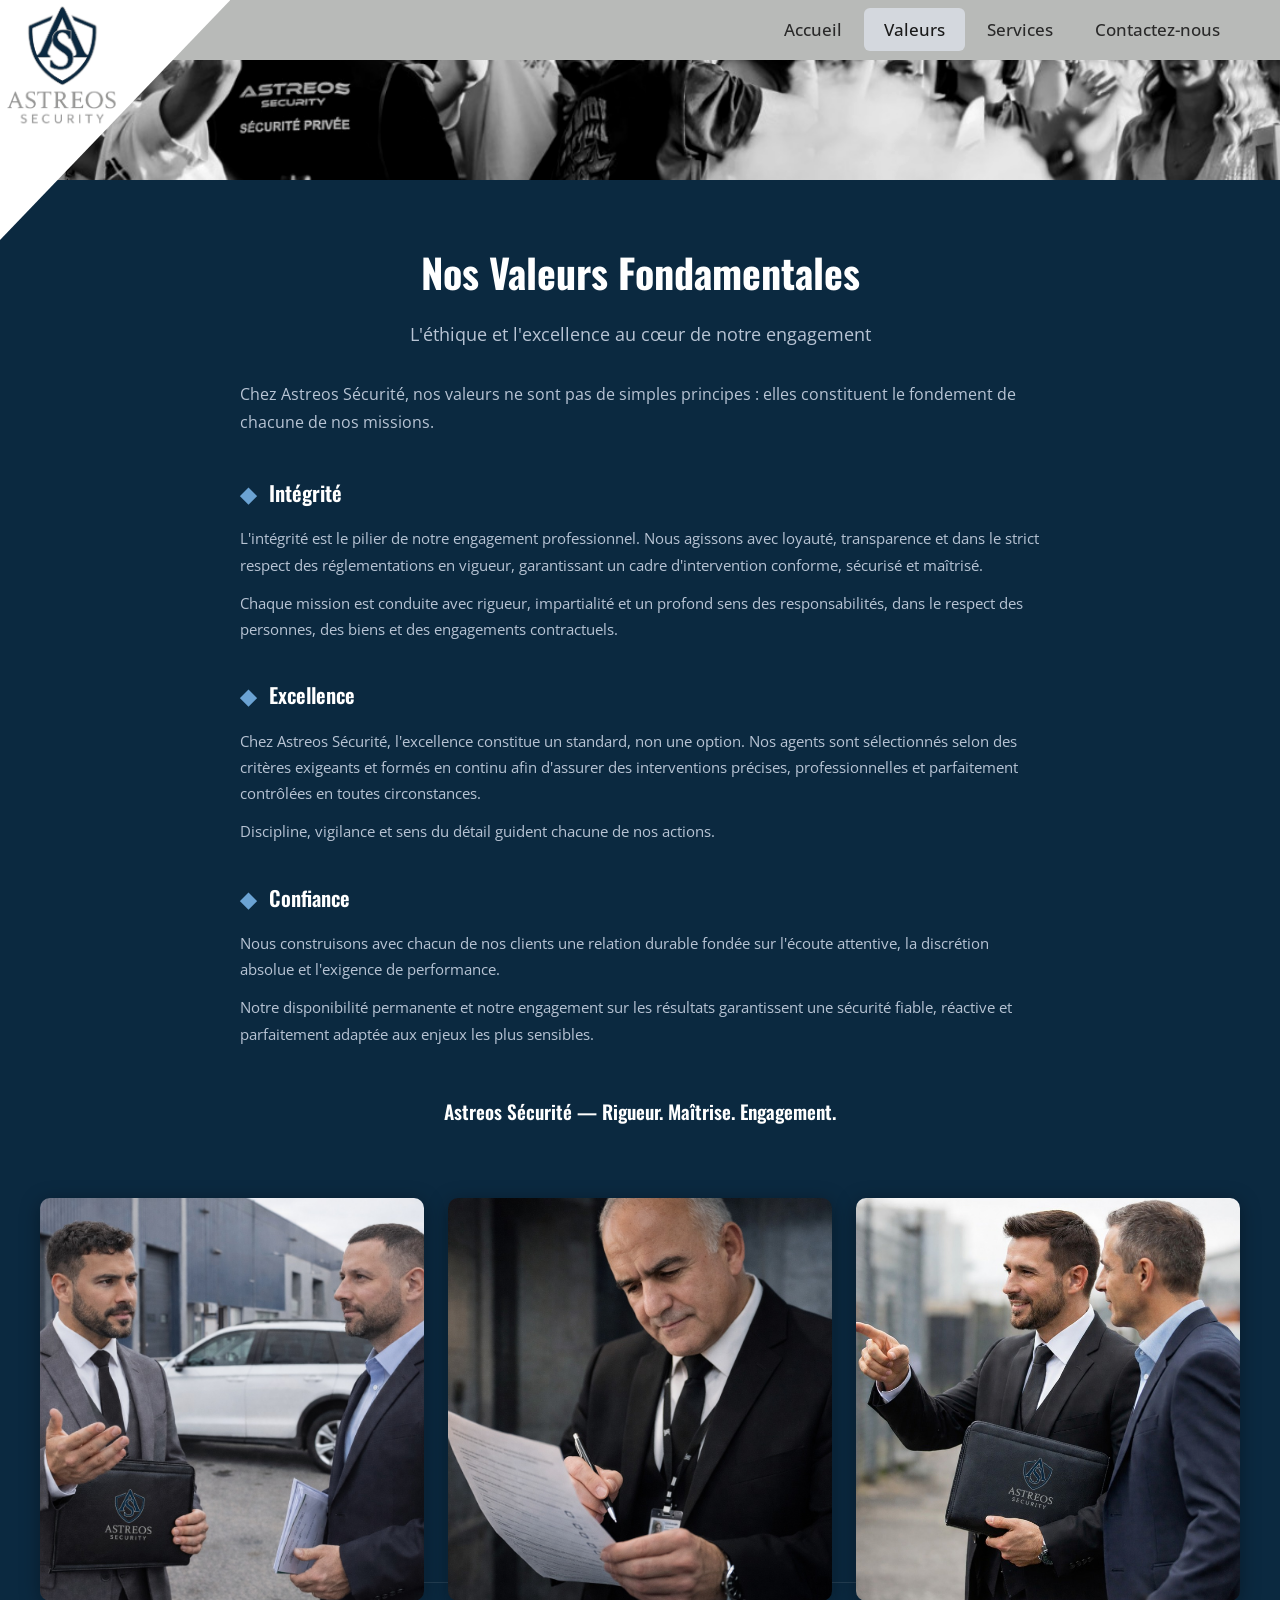
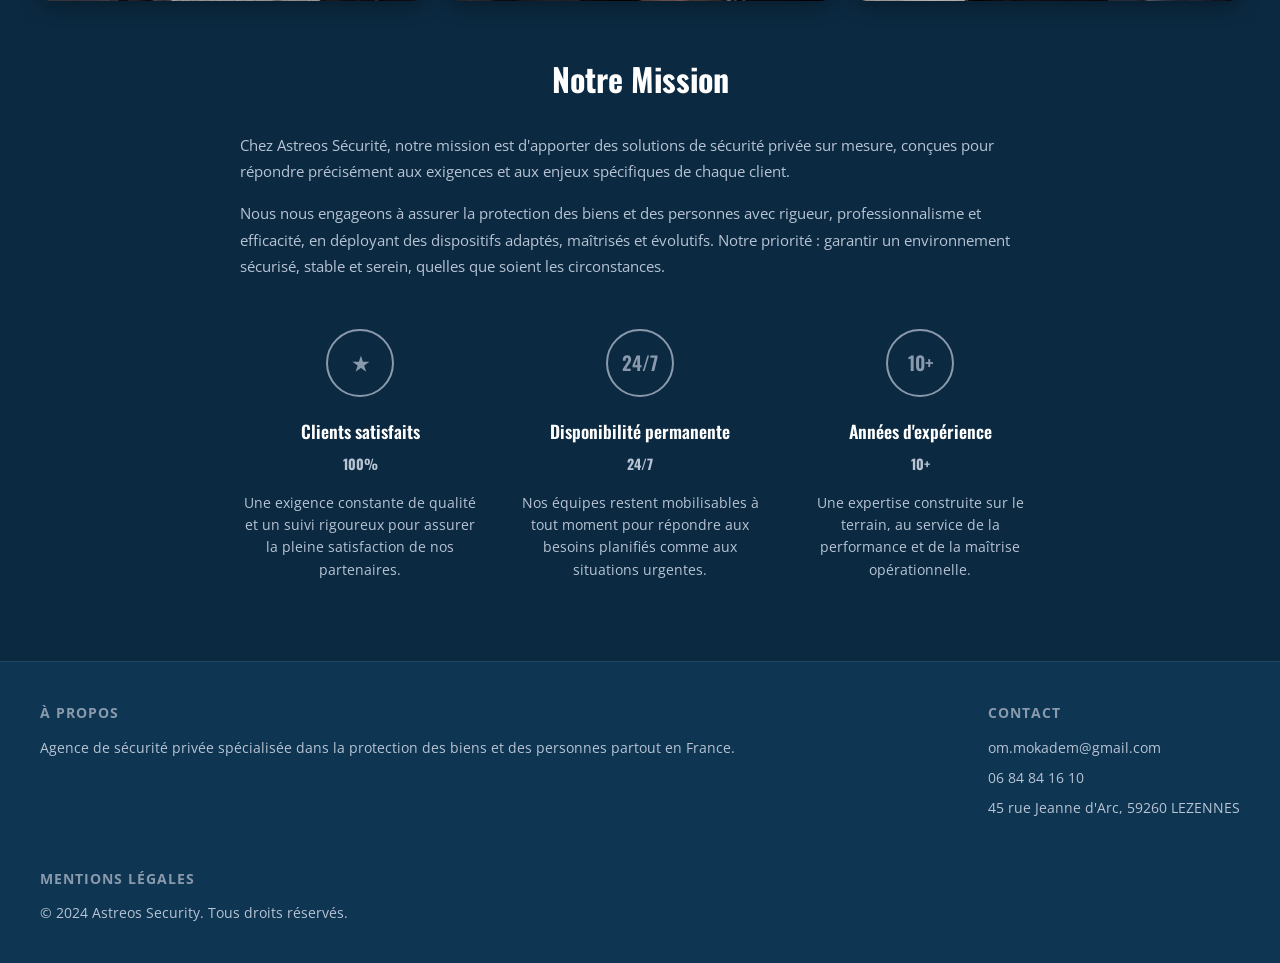
==== commit 4d72d726: "Update contact email across multiple HTML files and PHP configuration to new address om.mokadem@gmai" ====
--- a/about.html
+++ b/about.html
@@ -4,6 +4,7 @@
     <meta charset="UTF-8"/>
     <meta name="viewport" content="width=device-width, initial-scale=1.0">
     <title>Valeurs - Astreos Security</title>
+    <link rel="icon" type="image/png" href="images/favicon.png">
     <link href="css/refonte.css" rel="stylesheet" type="text/css"/>
     <link href="css/refonte-about.css" rel="stylesheet" type="text/css"/>
     <link href="https://fonts.googleapis.com/css2?family=Oswald:wght@400;500;600;700&family=Open+Sans:wght@400;500;600&display=swap" rel="stylesheet">
@@ -99,7 +100,7 @@
     <footer class="refonte-footer">
         <div class="refonte-footer-inner">
             <div><h4>À propos</h4><p>Agence de sécurité privée spécialisée dans la protection des biens et des personnes partout en France.</p></div>
-            <div><h4>Contact</h4><p><a href="mailto:contact@astreos.net">contact@astreos.net</a></p><p><a href="tel:0684841610">06 84 84 16 10</a></p><p>45 rue Jeanne d'Arc, 59260 LEZENNES</p></div>
+            <div><h4>Contact</h4><p><a href="mailto:om.mokadem@gmail.com">om.mokadem@gmail.com</a></p><p><a href="tel:0684841610">06 84 84 16 10</a></p><p>45 rue Jeanne d'Arc, 59260 LEZENNES</p></div>
             <div><h4>Mentions légales</h4><p>© 2024 Astreos Security. Tous droits réservés.</p></div>
         </div>
     </footer>
